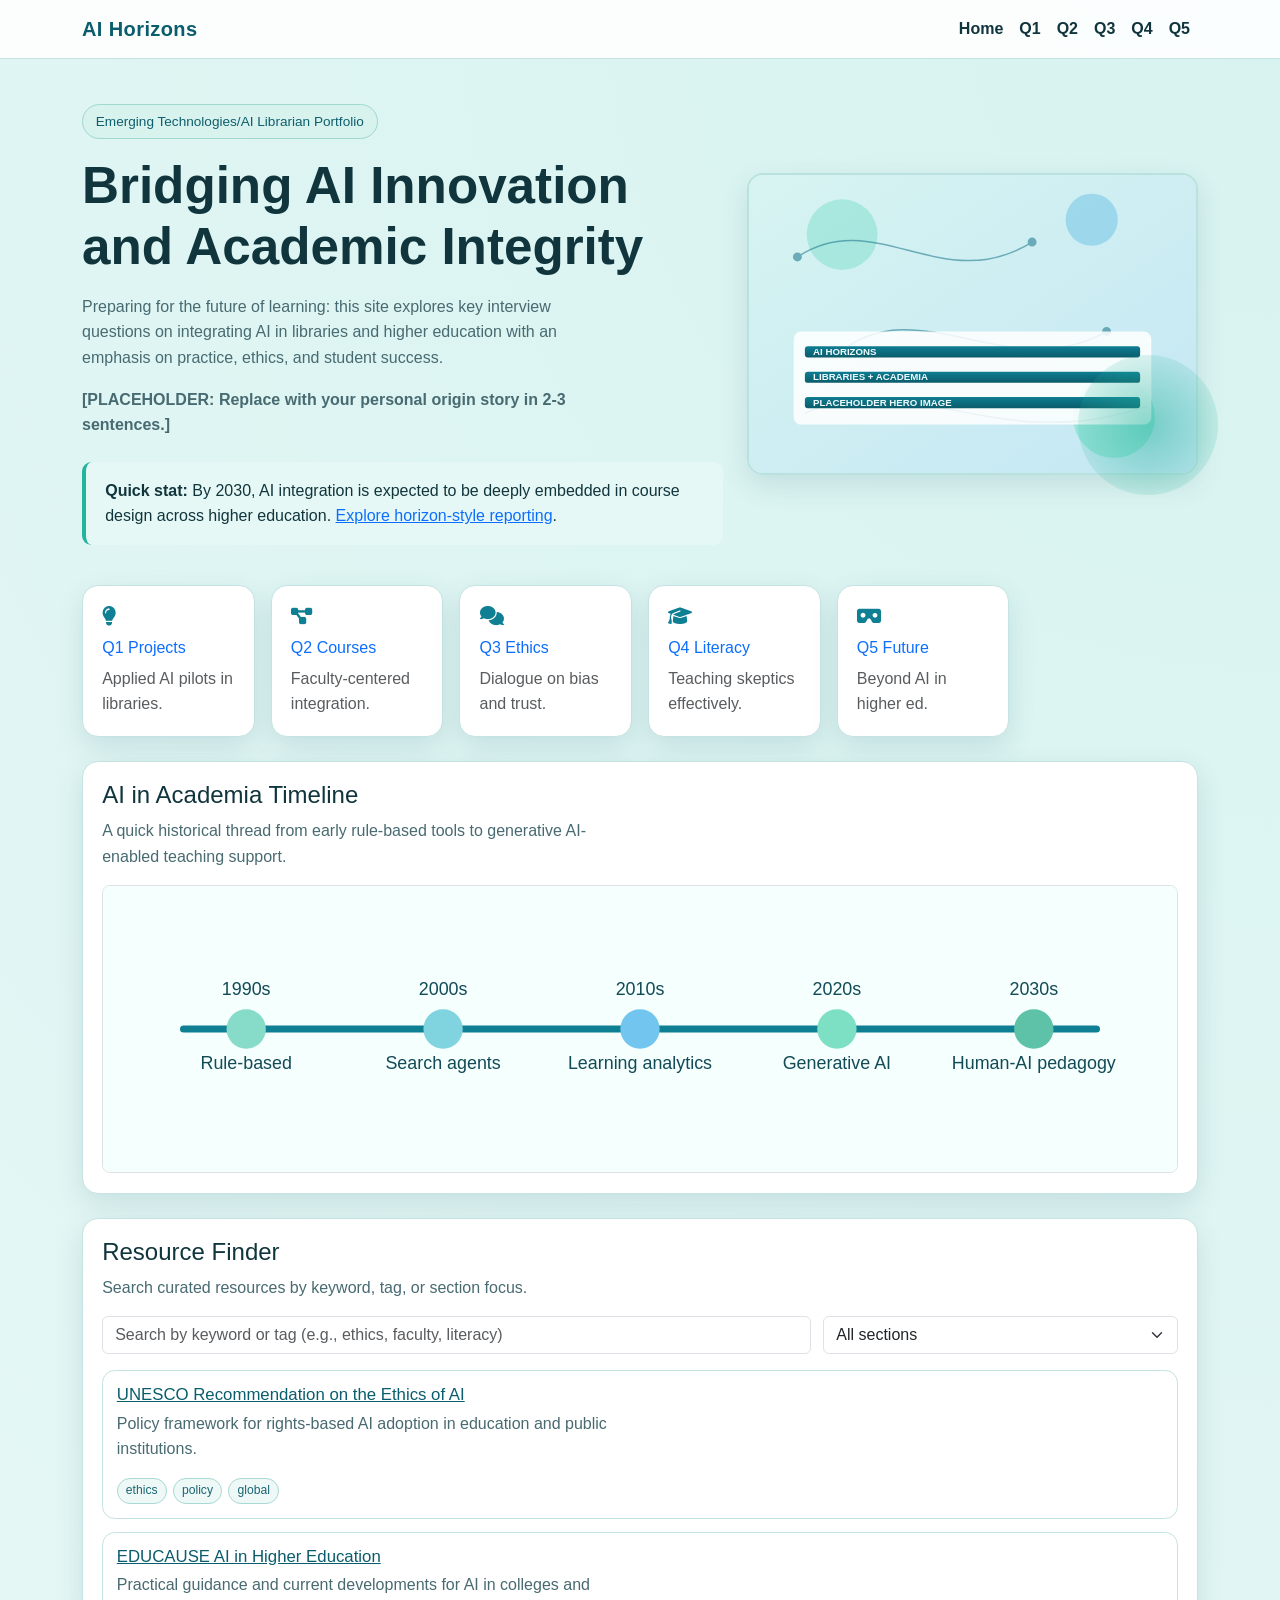
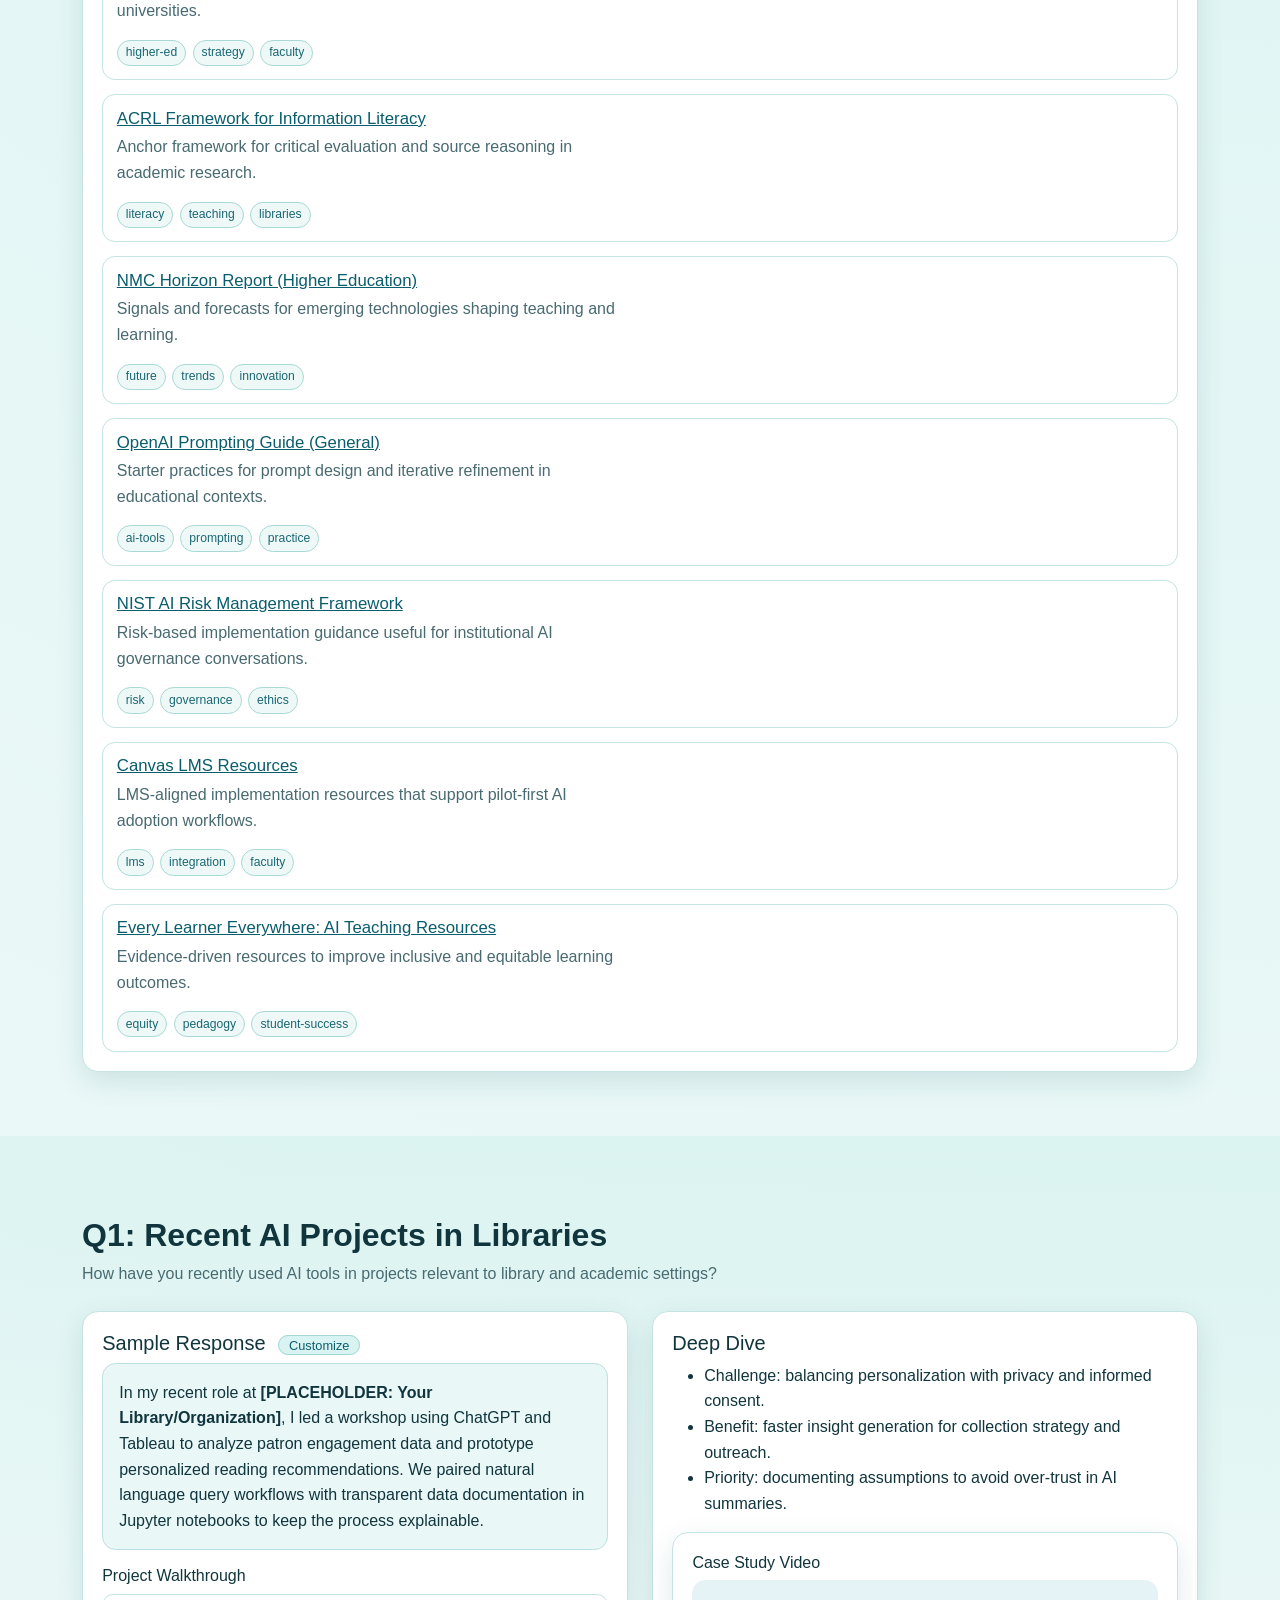
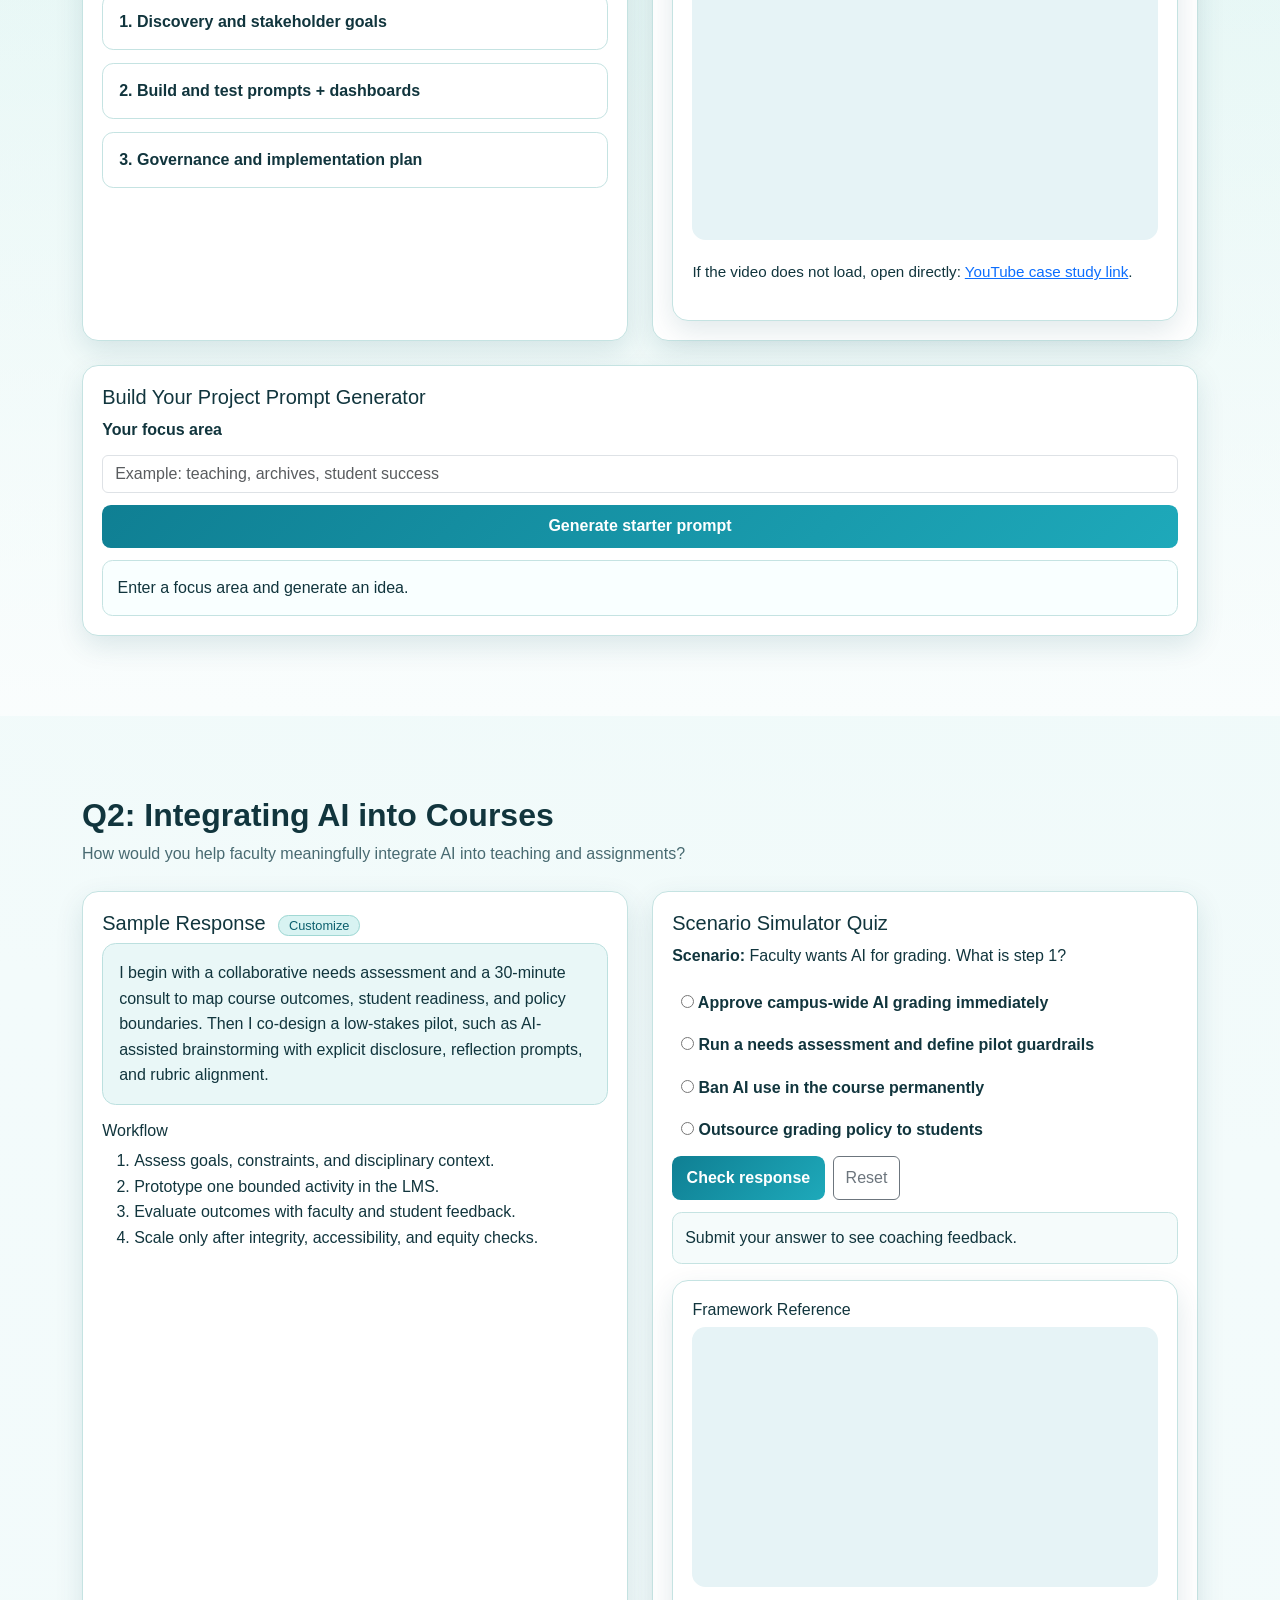
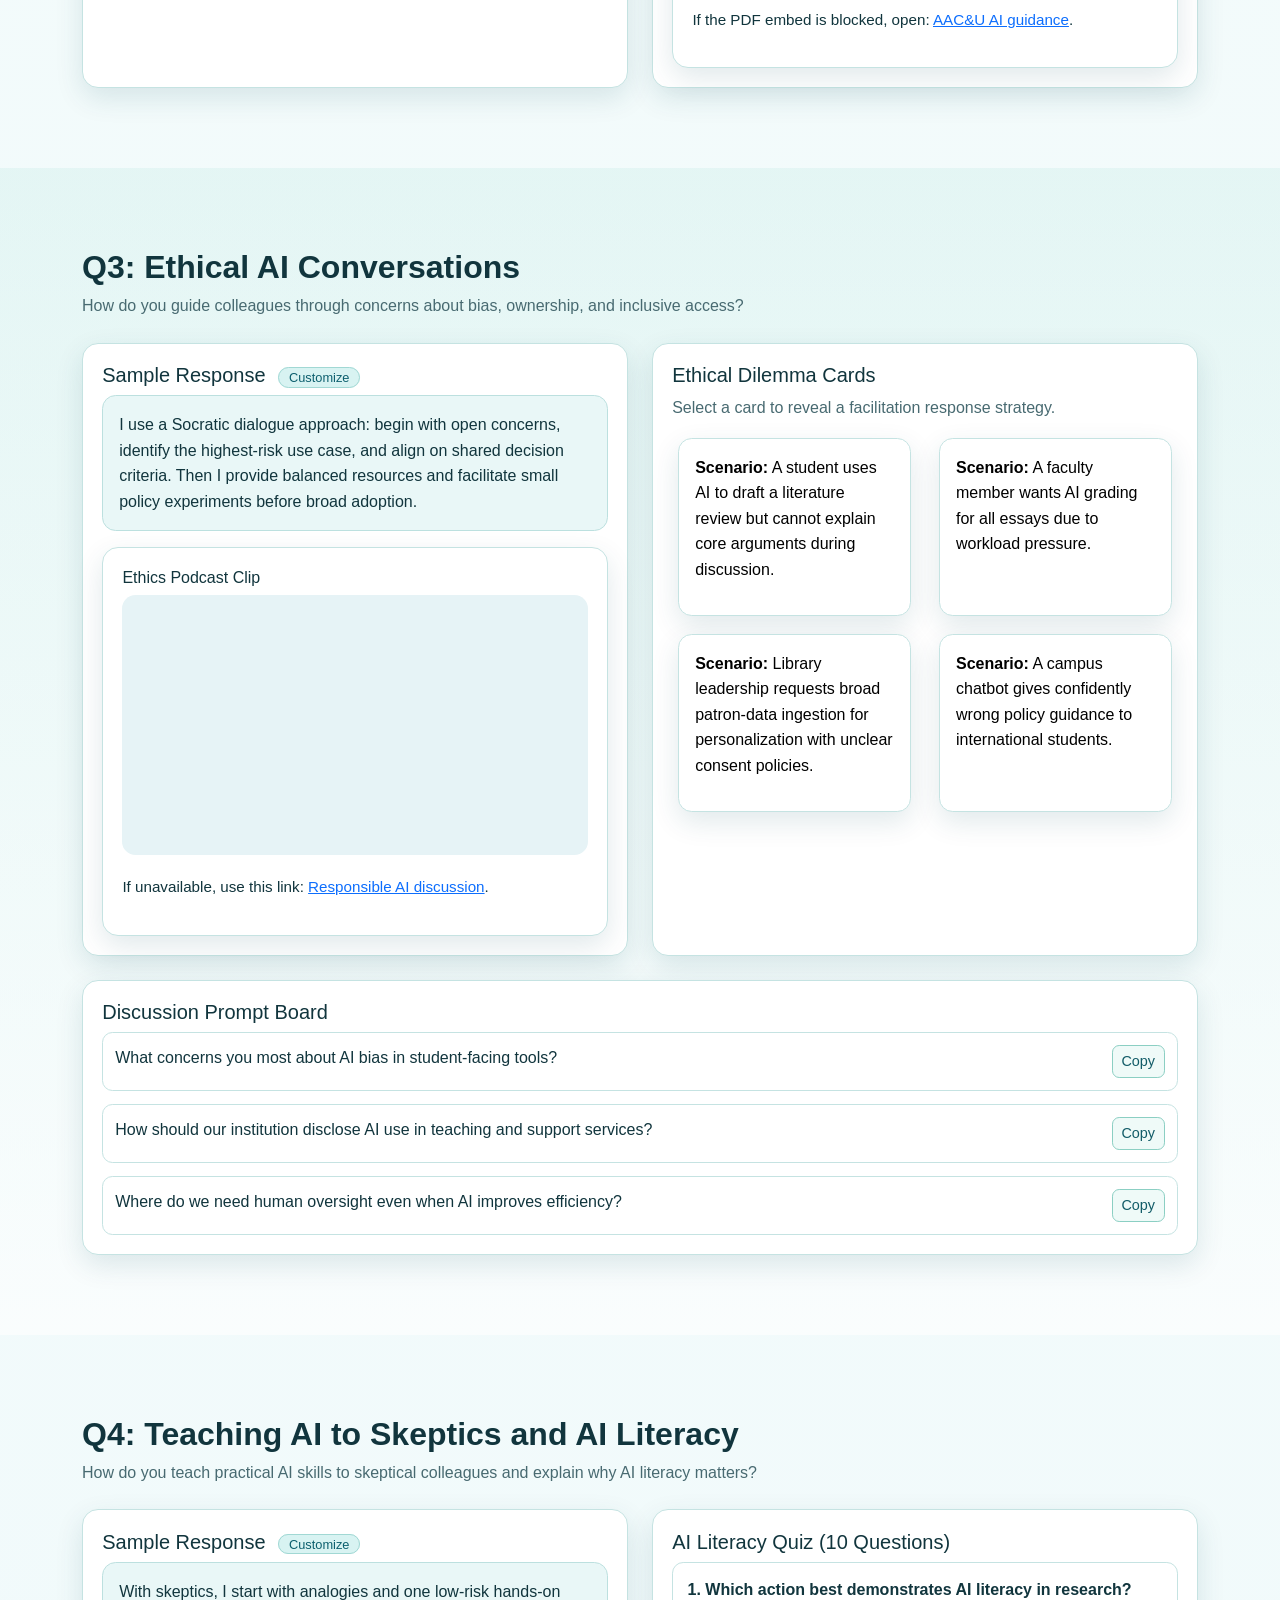
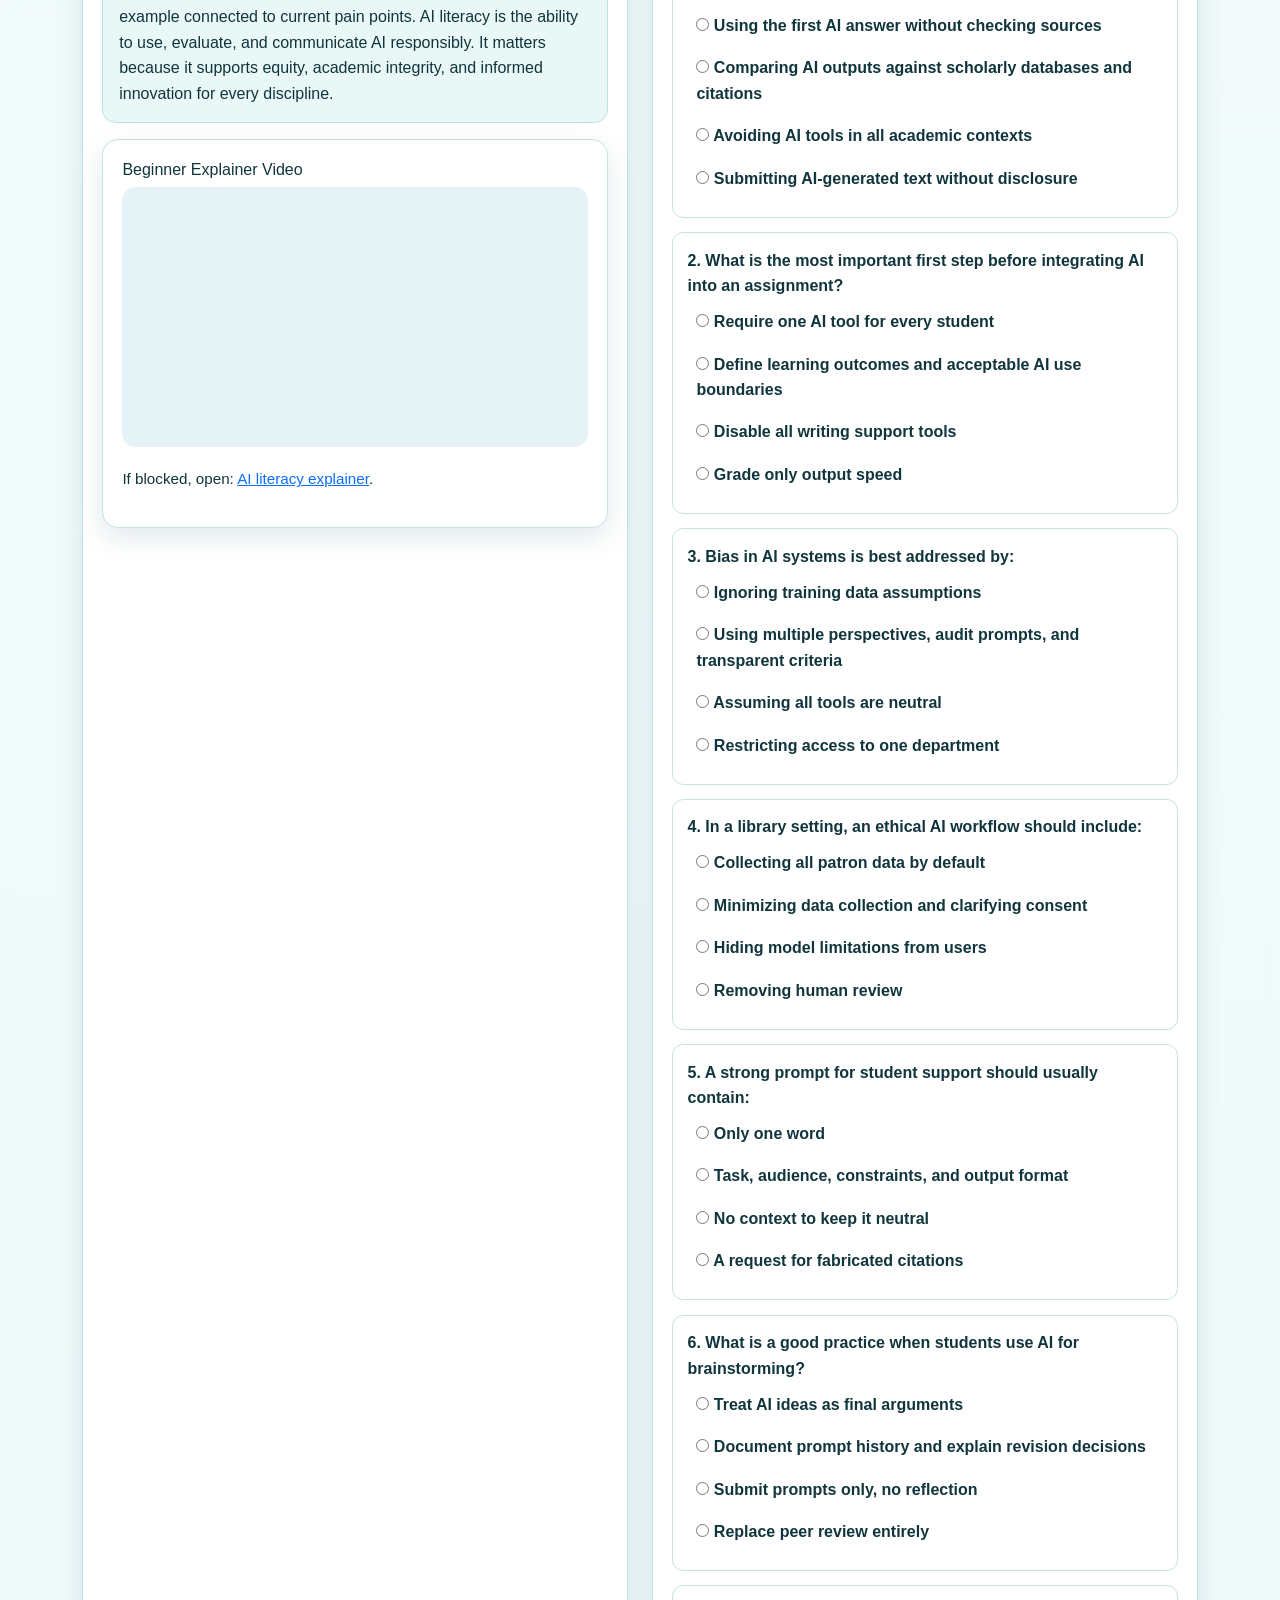
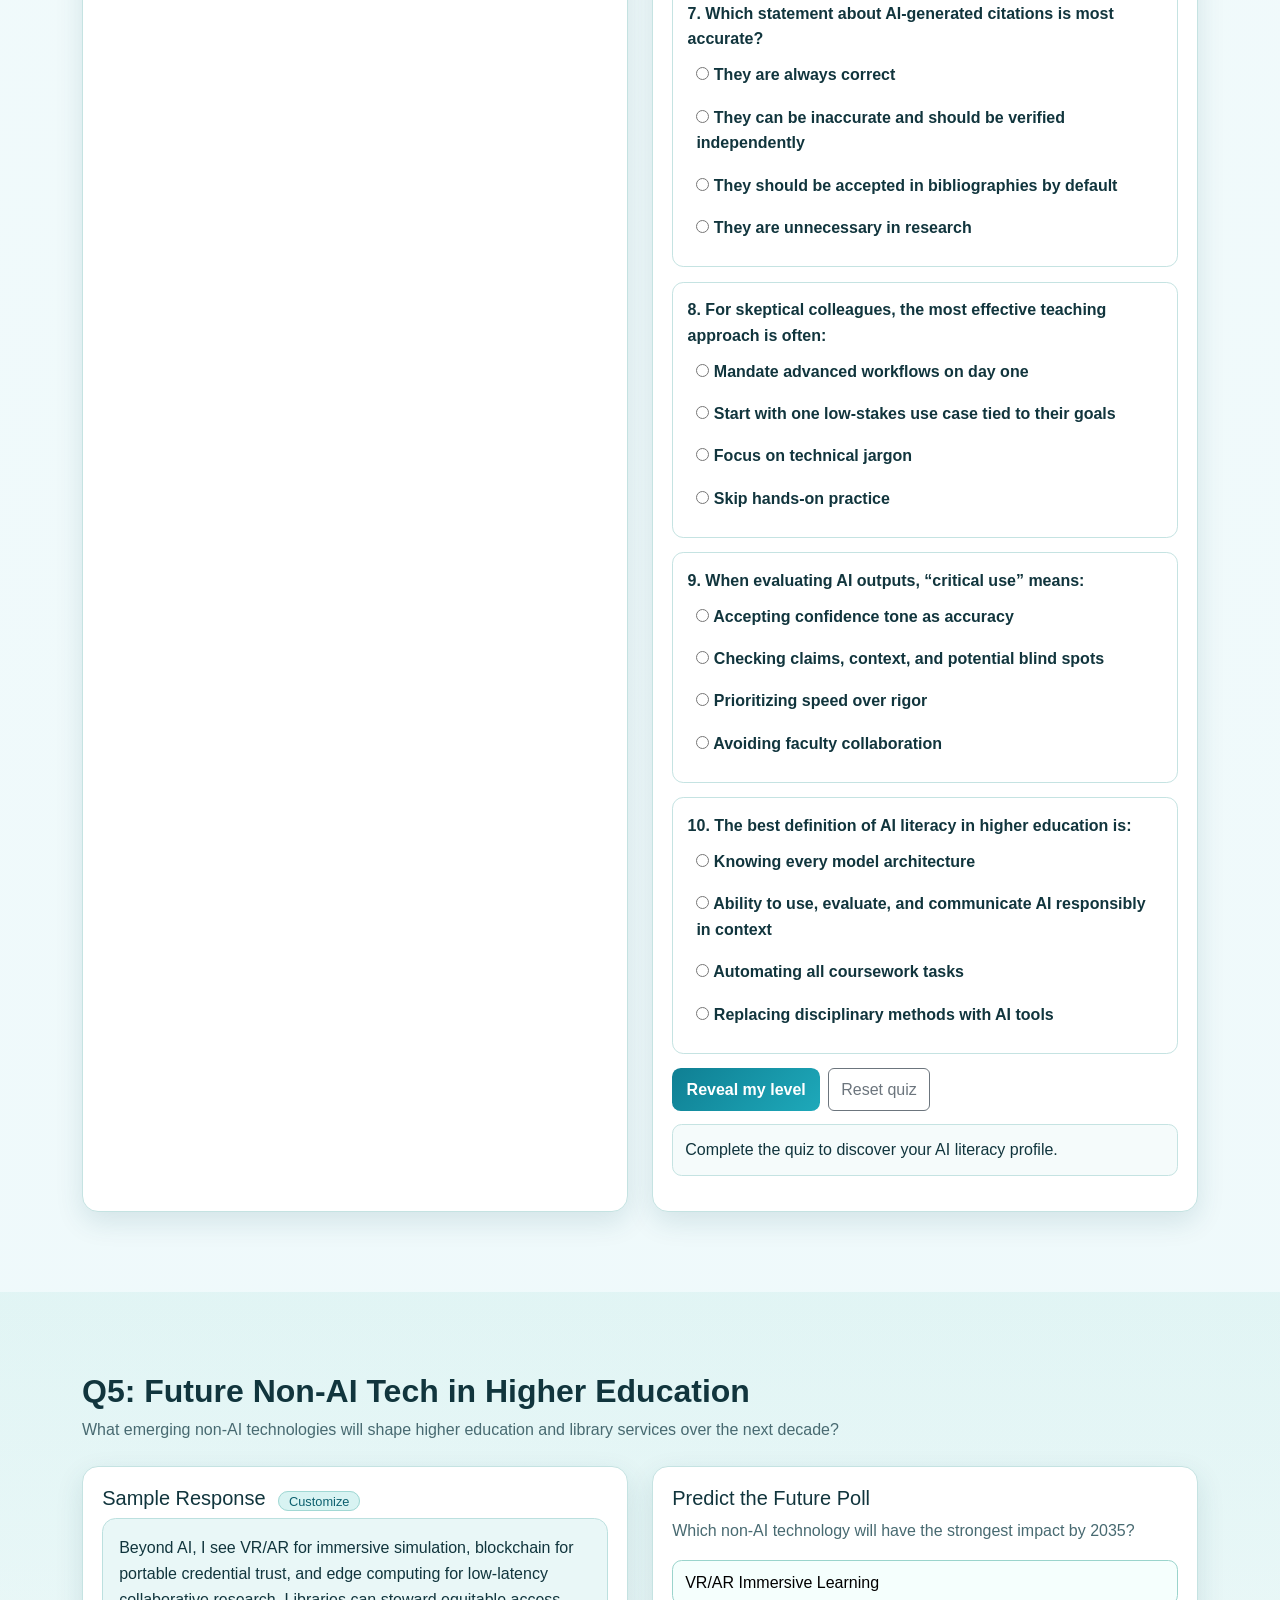
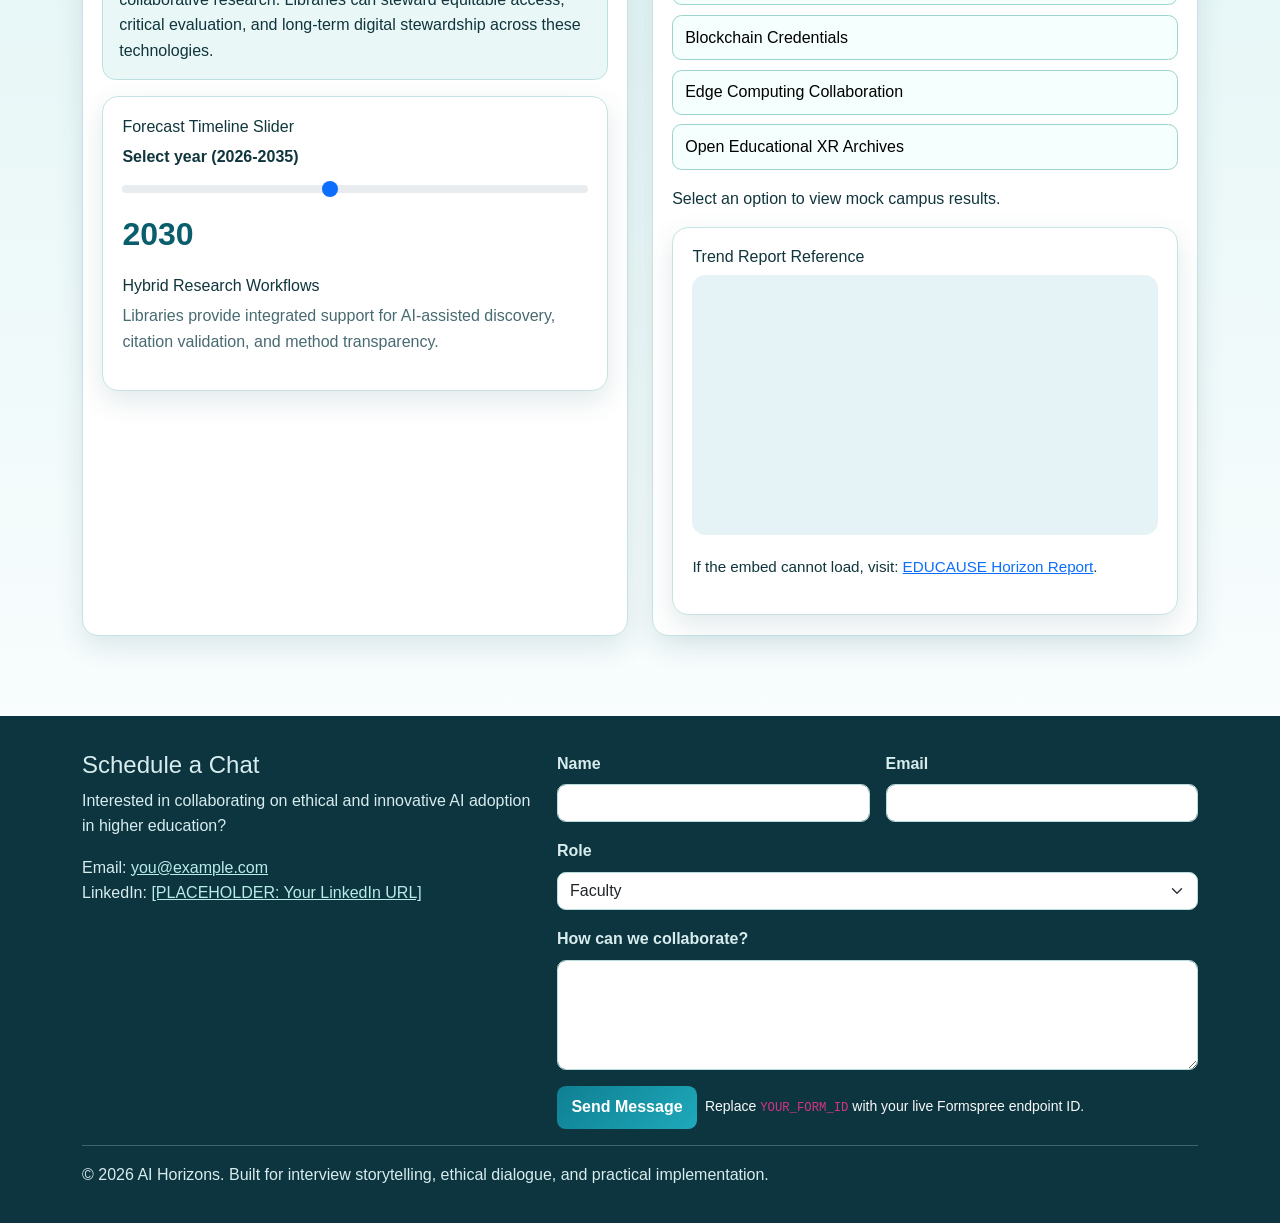
==== index.html @ 90464047 "Initial AI Horizons site" ====
<!doctype html>
<html lang="en">
  <head>
    <meta charset="utf-8">
    <meta name="viewport" content="width=device-width, initial-scale=1">
    <title>AI Horizons | Empowering Libraries & Academia</title>
    <meta name="description" content="AI Horizons is a portfolio and thought leadership site focused on ethical AI, AI literacy, and innovation in libraries and higher education.">
    <meta name="keywords" content="AI in higher education, AI librarian, academic libraries, AI literacy, educational technology, AI ethics">
    <meta name="author" content="Robert Laws">
    <meta property="og:title" content="AI Horizons: Empowering Libraries & Academia">
    <meta property="og:description" content="Interview-ready portfolio showcasing practical AI projects, pedagogy, ethics, and future technology in higher education.">
    <meta property="og:type" content="website">
    <meta property="og:image" content="assets/img/hero-placeholder.svg">
    <meta property="og:url" content="https://robert-laws.github.io/ai-horizons/">
    <meta name="twitter:card" content="summary_large_image">
    <meta name="twitter:title" content="AI Horizons: Empowering Libraries & Academia">
    <meta name="twitter:description" content="Insights from an aspiring Emerging Technologies/AI Librarian.">
    <meta name="twitter:image" content="assets/img/hero-placeholder.svg">
    <link rel="preconnect" href="https://cdn.jsdelivr.net">
    <link rel="preconnect" href="https://cdnjs.cloudflare.com">
    <link rel="stylesheet" href="https://cdn.jsdelivr.net/npm/bootstrap@5.3.3/dist/css/bootstrap.min.css" integrity="sha384-QWTKZyjpPEjISv5WaRU9OFeRpok6YctnYmDr5pNlyT2bRjXh0JMhjY6hW+ALEwIH" crossorigin="anonymous">
    <link rel="stylesheet" href="https://cdnjs.cloudflare.com/ajax/libs/font-awesome/6.5.2/css/all.min.css" crossorigin="anonymous" referrerpolicy="no-referrer">
    <link rel="stylesheet" href="assets/css/styles.css">
  </head>
  <body>
    <a class="skip-link" href="#main-content">Skip to main content</a>

    <header>
      <nav class="navbar navbar-expand-lg fixed-top" aria-label="Primary navigation">
        <div class="container">
          <a class="navbar-brand" href="#home">AI Horizons</a>
          <button class="navbar-toggler" type="button" data-bs-toggle="collapse" data-bs-target="#siteNav" aria-controls="siteNav" aria-expanded="false" aria-label="Toggle navigation">
            <span class="navbar-toggler-icon"></span>
          </button>
          <div class="collapse navbar-collapse" id="siteNav">
            <ul class="navbar-nav ms-auto">
              <li class="nav-item"><a class="nav-link" href="#home">Home</a></li>
              <li class="nav-item"><a class="nav-link" href="#q1-projects">Q1</a></li>
              <li class="nav-item"><a class="nav-link" href="#q2-integration">Q2</a></li>
              <li class="nav-item"><a class="nav-link" href="#q3-ethics">Q3</a></li>
              <li class="nav-item"><a class="nav-link" href="#q4-literacy">Q4</a></li>
              <li class="nav-item"><a class="nav-link" href="#q5-future">Q5</a></li>
            </ul>
          </div>
        </div>
      </nav>
    </header>

    <main id="main-content">
      <section id="home" class="section hero" aria-labelledby="home-title">
        <div class="container">
          <div class="row align-items-center g-4">
            <div class="col-lg-7" data-reveal>
              <span class="hero-badge">Emerging Technologies/AI Librarian Portfolio</span>
              <h1 id="home-title">Bridging AI Innovation and Academic Integrity</h1>
              <p>
                Preparing for the future of learning: this site explores key interview questions on integrating AI in libraries and higher education with an emphasis on practice, ethics, and student success.
              </p>
              <p class="muted">
                <strong>[PLACEHOLDER: Replace with your personal origin story in 2-3 sentences.]</strong>
              </p>
              <div class="stat-callout" role="note" aria-label="Higher education AI projection">
                <strong>Quick stat:</strong> By 2030, AI integration is expected to be deeply embedded in course design across higher education.
                <a href="https://www.educause.edu/horizon-report" target="_blank" rel="noopener noreferrer">Explore horizon-style reporting</a>.
              </div>
            </div>
            <div class="col-lg-5" data-reveal>
              <div class="hero-image-wrap">
                <img src="assets/img/hero-placeholder.svg" class="hero-image" alt="Abstract AI neural pathways blending into library bookshelves illustration placeholder">
                <span class="hero-glow" aria-hidden="true"></span>
              </div>
            </div>
          </div>

          <div class="row mt-4 g-3" data-reveal>
            <div class="col-md-4 col-xl-2">
              <a class="card-tile text-decoration-none d-block" href="#q1-projects">
                <i class="fa-solid fa-lightbulb"></i>
                <h3 class="h6">Q1 Projects</h3>
                <p class="mb-0 text-muted">Applied AI pilots in libraries.</p>
              </a>
            </div>
            <div class="col-md-4 col-xl-2">
              <a class="card-tile text-decoration-none d-block" href="#q2-integration">
                <i class="fa-solid fa-diagram-project"></i>
                <h3 class="h6">Q2 Courses</h3>
                <p class="mb-0 text-muted">Faculty-centered integration.</p>
              </a>
            </div>
            <div class="col-md-4 col-xl-2">
              <a class="card-tile text-decoration-none d-block" href="#q3-ethics">
                <i class="fa-solid fa-comments"></i>
                <h3 class="h6">Q3 Ethics</h3>
                <p class="mb-0 text-muted">Dialogue on bias and trust.</p>
              </a>
            </div>
            <div class="col-md-4 col-xl-2">
              <a class="card-tile text-decoration-none d-block" href="#q4-literacy">
                <i class="fa-solid fa-graduation-cap"></i>
                <h3 class="h6">Q4 Literacy</h3>
                <p class="mb-0 text-muted">Teaching skeptics effectively.</p>
              </a>
            </div>
            <div class="col-md-4 col-xl-2">
              <a class="card-tile text-decoration-none d-block" href="#q5-future">
                <i class="fa-solid fa-vr-cardboard"></i>
                <h3 class="h6">Q5 Future</h3>
                <p class="mb-0 text-muted">Beyond AI in higher ed.</p>
              </a>
            </div>
          </div>

          <div class="timeline-panel mt-4" data-reveal>
            <h2 class="h4">AI in Academia Timeline</h2>
            <p class="muted">A quick historical thread from early rule-based tools to generative AI-enabled teaching support.</p>
            <img src="assets/img/timeline-placeholder.svg" class="img-fluid rounded-3 border" alt="Timeline placeholder from 1990s educational chatbots to 2020s generative AI in higher education">
          </div>

          <div class="resource-finder mt-4" data-reveal>
            <h2 class="h4">Resource Finder</h2>
            <p class="muted">Search curated resources by keyword, tag, or section focus.</p>
            <div class="resource-finder-controls">
              <label for="resource-search" class="visually-hidden">Search resources</label>
              <input id="resource-search" class="form-control" type="search" placeholder="Search by keyword or tag (e.g., ethics, faculty, literacy)">
              <label for="resource-section-filter" class="visually-hidden">Filter by section</label>
              <select id="resource-section-filter" class="form-select" aria-label="Filter resources by section">
                <option value="all">All sections</option>
                <option value="q1-projects">Q1 Projects</option>
                <option value="q2-integration">Q2 Integration</option>
                <option value="q3-ethics">Q3 Ethics</option>
                <option value="q4-literacy">Q4 Literacy</option>
                <option value="q5-future">Q5 Future</option>
              </select>
            </div>
            <div id="resource-results" aria-live="polite"></div>
          </div>
        </div>
      </section>

      <section id="q1-projects" class="section" aria-labelledby="q1-title">
        <div class="container">
          <div class="section-heading" data-reveal>
            <h2 id="q1-title">Q1: Recent AI Projects in Libraries</h2>
            <p class="muted">How have you recently used AI tools in projects relevant to library and academic settings?</p>
          </div>

          <div class="row g-4">
            <div class="col-lg-6" data-reveal>
              <article class="question-panel h-100">
                <h3 class="h5">Sample Response <span class="badge-inline">Customize</span></h3>
                <div class="sample-response">
                  In my recent role at <strong>[PLACEHOLDER: Your Library/Organization]</strong>, I led a workshop using ChatGPT and Tableau to analyze patron engagement data and prototype personalized reading recommendations. We paired natural language query workflows with transparent data documentation in Jupyter notebooks to keep the process explainable.
                </div>
                <div class="mt-3">
                  <h4 class="h6">Project Walkthrough</h4>
                  <div class="accordion-item-custom">
                    <button class="accordion-trigger" data-accordion-trigger aria-expanded="false" aria-controls="q1-panel-1">1. Discovery and stakeholder goals</button>
                    <div id="q1-panel-1" class="accordion-content" hidden>
                      Identified outcomes: improve recommendation relevance, reduce staff triage time, and preserve patron privacy.
                    </div>
                  </div>
                  <div class="accordion-item-custom">
                    <button class="accordion-trigger" data-accordion-trigger aria-expanded="false" aria-controls="q1-panel-2">2. Build and test prompts + dashboards</button>
                    <div id="q1-panel-2" class="accordion-content" hidden>
                      Used iterative prompt templates and Tableau dashboards to compare model-guided insights with manual analysis.
                    </div>
                  </div>
                  <div class="accordion-item-custom">
                    <button class="accordion-trigger" data-accordion-trigger aria-expanded="false" aria-controls="q1-panel-3">3. Governance and implementation plan</button>
                    <div id="q1-panel-3" class="accordion-content" hidden>
                      Added data minimization rules, audit prompts, and a human-review checkpoint before any service integration.
                    </div>
                  </div>
                </div>
              </article>
            </div>

            <div class="col-lg-6" data-reveal>
              <article class="deep-dive h-100">
                <h3 class="h5">Deep Dive</h3>
                <ul>
                  <li>Challenge: balancing personalization with privacy and informed consent.</li>
                  <li>Benefit: faster insight generation for collection strategy and outreach.</li>
                  <li>Priority: documenting assumptions to avoid over-trust in AI summaries.</li>
                </ul>
                <div class="embed-panel mt-3">
                  <h4 class="h6">Case Study Video</h4>
                  <iframe class="embed-frame" src="https://www.youtube.com/embed/5gXW1k7q5xA" title="AI pilots in library services" loading="lazy" allowfullscreen></iframe>
                  <p class="fallback-link">If the video does not load, open directly: <a href="https://www.youtube.com/watch?v=5gXW1k7q5xA" target="_blank" rel="noopener noreferrer">YouTube case study link</a>.</p>
                </div>
              </article>
            </div>
          </div>

          <div class="interactive-panel mt-4" data-reveal>
            <h3 class="h5">Build Your Project Prompt Generator</h3>
            <div class="prompt-generator">
              <label for="project-focus">Your focus area</label>
              <input id="project-focus" class="form-control" type="text" placeholder="Example: teaching, archives, student success">
              <button type="button" id="generate-project-prompt" class="btn-primary-custom">Generate starter prompt</button>
              <div id="project-prompt-output" class="prompt-box" aria-live="polite">Enter a focus area and generate an idea.</div>
            </div>
          </div>
        </div>
      </section>

      <section id="q2-integration" class="section" aria-labelledby="q2-title">
        <div class="container">
          <div class="section-heading" data-reveal>
            <h2 id="q2-title">Q2: Integrating AI into Courses</h2>
            <p class="muted">How would you help faculty meaningfully integrate AI into teaching and assignments?</p>
          </div>

          <div class="row g-4">
            <div class="col-lg-6" data-reveal>
              <article class="question-panel h-100">
                <h3 class="h5">Sample Response <span class="badge-inline">Customize</span></h3>
                <div class="sample-response">
                  I begin with a collaborative needs assessment and a 30-minute consult to map course outcomes, student readiness, and policy boundaries. Then I co-design a low-stakes pilot, such as AI-assisted brainstorming with explicit disclosure, reflection prompts, and rubric alignment.
                </div>
                <h4 class="h6 mt-3">Workflow</h4>
                <ol>
                  <li>Assess goals, constraints, and disciplinary context.</li>
                  <li>Prototype one bounded activity in the LMS.</li>
                  <li>Evaluate outcomes with faculty and student feedback.</li>
                  <li>Scale only after integrity, accessibility, and equity checks.</li>
                </ol>
              </article>
            </div>
            <div class="col-lg-6" data-reveal>
              <article class="interactive-panel h-100">
                <h3 class="h5">Scenario Simulator Quiz</h3>
                <form id="scenario-quiz-form" novalidate>
                  <p><strong>Scenario:</strong> Faculty wants AI for grading. What is step 1?</p>
                  <div id="scenario-choices"></div>
                  <div class="d-flex gap-2 mt-2">
                    <button class="btn-primary-custom" type="submit">Check response</button>
                    <button id="scenario-reset" class="btn btn-outline-secondary" type="button">Reset</button>
                  </div>
                  <p id="scenario-feedback" class="feedback" aria-live="polite">Submit your answer to see coaching feedback.</p>
                </form>
                <div class="embed-panel mt-3">
                  <h4 class="h6">Framework Reference</h4>
                  <iframe class="embed-frame" src="https://www.aacu.org/sites/default/files/files/AI/AI-Principles-and-Recommendations.pdf" title="Higher education AI framework PDF" loading="lazy"></iframe>
                  <p class="fallback-link">If the PDF embed is blocked, open: <a href="https://www.aacu.org/sites/default/files/files/AI/AI-Principles-and-Recommendations.pdf" target="_blank" rel="noopener noreferrer">AAC&amp;U AI guidance</a>.</p>
                </div>
              </article>
            </div>
          </div>
        </div>
      </section>

      <section id="q3-ethics" class="section" aria-labelledby="q3-title">
        <div class="container">
          <div class="section-heading" data-reveal>
            <h2 id="q3-title">Q3: Ethical AI Conversations</h2>
            <p class="muted">How do you guide colleagues through concerns about bias, ownership, and inclusive access?</p>
          </div>

          <div class="row g-4">
            <div class="col-lg-6" data-reveal>
              <article class="question-panel h-100">
                <h3 class="h5">Sample Response <span class="badge-inline">Customize</span></h3>
                <div class="sample-response">
                  I use a Socratic dialogue approach: begin with open concerns, identify the highest-risk use case, and align on shared decision criteria. Then I provide balanced resources and facilitate small policy experiments before broad adoption.
                </div>
                <div class="embed-panel mt-3">
                  <h4 class="h6">Ethics Podcast Clip</h4>
                  <iframe class="embed-frame" src="https://www.youtube.com/embed/TQHs8SA1qpk" title="Responsible AI in education podcast clip" loading="lazy" allowfullscreen></iframe>
                  <p class="fallback-link">If unavailable, use this link: <a href="https://www.youtube.com/watch?v=TQHs8SA1qpk" target="_blank" rel="noopener noreferrer">Responsible AI discussion</a>.</p>
                </div>
              </article>
            </div>

            <div class="col-lg-6" data-reveal>
              <article class="interactive-panel h-100">
                <h3 class="h5">Ethical Dilemma Cards</h3>
                <p class="muted">Select a card to reveal a facilitation response strategy.</p>
                <div id="dilemma-grid" class="flip-grid" aria-label="Ethical dilemma scenarios"></div>
              </article>
            </div>
          </div>

          <div class="interactive-panel mt-4" data-reveal>
            <h3 class="h5">Discussion Prompt Board</h3>
            <div class="prompt-board">
              <div class="prompt-item">
                <p class="mb-0">What concerns you most about AI bias in student-facing tools?</p>
                <button class="copy-btn" type="button" data-copy-text="What concerns you most about AI bias in student-facing tools?">Copy</button>
              </div>
              <div class="prompt-item">
                <p class="mb-0">How should our institution disclose AI use in teaching and support services?</p>
                <button class="copy-btn" type="button" data-copy-text="How should our institution disclose AI use in teaching and support services?">Copy</button>
              </div>
              <div class="prompt-item">
                <p class="mb-0">Where do we need human oversight even when AI improves efficiency?</p>
                <button class="copy-btn" type="button" data-copy-text="Where do we need human oversight even when AI improves efficiency?">Copy</button>
              </div>
            </div>
          </div>
        </div>
      </section>

      <section id="q4-literacy" class="section" aria-labelledby="q4-title">
        <div class="container">
          <div class="section-heading" data-reveal>
            <h2 id="q4-title">Q4: Teaching AI to Skeptics and AI Literacy</h2>
            <p class="muted">How do you teach practical AI skills to skeptical colleagues and explain why AI literacy matters?</p>
          </div>

          <div class="row g-4">
            <div class="col-lg-6" data-reveal>
              <article class="question-panel h-100">
                <h3 class="h5">Sample Response <span class="badge-inline">Customize</span></h3>
                <div class="sample-response">
                  With skeptics, I start with analogies and one low-risk hands-on example connected to current pain points. AI literacy is the ability to use, evaluate, and communicate AI responsibly. It matters because it supports equity, academic integrity, and informed innovation for every discipline.
                </div>
                <div class="embed-panel mt-3">
                  <h4 class="h6">Beginner Explainer Video</h4>
                  <iframe class="embed-frame" src="https://www.youtube.com/embed/2ePf9rue1Ao" title="AI literacy basics for educators" loading="lazy" allowfullscreen></iframe>
                  <p class="fallback-link">If blocked, open: <a href="https://www.youtube.com/watch?v=2ePf9rue1Ao" target="_blank" rel="noopener noreferrer">AI literacy explainer</a>.</p>
                </div>
              </article>
            </div>

            <div class="col-lg-6" data-reveal>
              <article class="interactive-panel h-100">
                <h3 class="h5">AI Literacy Quiz (10 Questions)</h3>
                <form id="literacy-quiz-form" novalidate>
                  <div id="literacy-questions"></div>
                  <div class="d-flex gap-2">
                    <button class="btn-primary-custom" type="submit">Reveal my level</button>
                    <button id="literacy-reset" class="btn btn-outline-secondary" type="button">Reset quiz</button>
                  </div>
                  <p id="literacy-result" class="feedback" aria-live="polite">Complete the quiz to discover your AI literacy profile.</p>
                </form>
              </article>
            </div>
          </div>
        </div>
      </section>

      <section id="q5-future" class="section" aria-labelledby="q5-title">
        <div class="container">
          <div class="section-heading" data-reveal>
            <h2 id="q5-title">Q5: Future Non-AI Tech in Higher Education</h2>
            <p class="muted">What emerging non-AI technologies will shape higher education and library services over the next decade?</p>
          </div>

          <div class="row g-4">
            <div class="col-lg-6" data-reveal>
              <article class="question-panel h-100">
                <h3 class="h5">Sample Response <span class="badge-inline">Customize</span></h3>
                <div class="sample-response">
                  Beyond AI, I see VR/AR for immersive simulation, blockchain for portable credential trust, and edge computing for low-latency collaborative research. Libraries can steward equitable access, critical evaluation, and long-term digital stewardship across these technologies.
                </div>

                <div class="timeline-panel mt-3">
                  <h4 class="h6">Forecast Timeline Slider</h4>
                  <label for="forecast-slider" class="form-label">Select year (2026-2035)</label>
                  <input id="forecast-slider" class="form-range" type="range" min="2026" max="2035" value="2030" step="1" aria-describedby="forecast-detail">
                  <p class="forecast-year" id="forecast-year">2030</p>
                  <p class="h6" id="forecast-title"></p>
                  <p id="forecast-detail" class="muted"></p>
                </div>
              </article>
            </div>

            <div class="col-lg-6" data-reveal>
              <article class="poll-panel h-100">
                <h3 class="h5">Predict the Future Poll</h3>
                <p class="muted">Which non-AI technology will have the strongest impact by 2035?</p>
                <div id="poll-options" class="poll-options" role="group" aria-label="Future technology poll options"></div>
                <div id="poll-result" class="mt-3" aria-live="polite">
                  <p>Select an option to view mock campus results.</p>
                </div>

                <div class="embed-panel mt-3">
                  <h4 class="h6">Trend Report Reference</h4>
                  <iframe class="embed-frame" src="https://library.educause.edu/resources/2024/5/2024-educause-horizon-report-teaching-and-learning-edition" title="EDUCAUSE horizon report page" loading="lazy"></iframe>
                  <p class="fallback-link">If the embed cannot load, visit: <a href="https://library.educause.edu/resources/2024/5/2024-educause-horizon-report-teaching-and-learning-edition" target="_blank" rel="noopener noreferrer">EDUCAUSE Horizon Report</a>.</p>
                </div>
              </article>
            </div>
          </div>
        </div>
      </section>
    </main>

    <footer id="contact" aria-labelledby="contact-title">
      <div class="container">
        <div class="row g-4">
          <div class="col-lg-5">
            <h2 id="contact-title" class="h4">Schedule a Chat</h2>
            <p>
              Interested in collaborating on ethical and innovative AI adoption in higher education?
            </p>
            <p>
              Email: <a href="mailto:you@example.com">you@example.com</a><br>
              LinkedIn: <a href="https://www.linkedin.com/in/your-profile" target="_blank" rel="noopener noreferrer">[PLACEHOLDER: Your LinkedIn URL]</a>
            </p>
          </div>
          <div class="col-lg-7">
            <form class="cta-form" action="https://formspree.io/f/YOUR_FORM_ID" method="POST" aria-label="Schedule a chat form">
              <div class="row g-3">
                <div class="col-md-6">
                  <label for="contact-name" class="form-label">Name</label>
                  <input id="contact-name" name="name" class="form-control" type="text" required>
                </div>
                <div class="col-md-6">
                  <label for="contact-email" class="form-label">Email</label>
                  <input id="contact-email" name="email" class="form-control" type="email" required>
                </div>
                <div class="col-12">
                  <label for="contact-role" class="form-label">Role</label>
                  <select id="contact-role" name="role" class="form-select">
                    <option value="faculty">Faculty</option>
                    <option value="administrator">Administrator</option>
                    <option value="librarian">Librarian</option>
                    <option value="student">Student</option>
                    <option value="other">Other</option>
                  </select>
                </div>
                <div class="col-12">
                  <label for="contact-message" class="form-label">How can we collaborate?</label>
                  <textarea id="contact-message" name="message" class="form-control" rows="4" required></textarea>
                </div>
                <div class="col-12 d-flex gap-2 align-items-center">
                  <button type="submit">Send Message</button>
                  <small class="text-light">Replace <code>YOUR_FORM_ID</code> with your live Formspree endpoint ID.</small>
                </div>
              </div>
            </form>
          </div>
        </div>
        <hr>
        <p class="mb-0">&copy; <span id="current-year"></span> AI Horizons. Built for interview storytelling, ethical dialogue, and practical implementation.</p>
      </div>
    </footer>

    <script src="https://cdn.jsdelivr.net/npm/bootstrap@5.3.3/dist/js/bootstrap.bundle.min.js" integrity="sha384-YvpcrYf0tY3lHB60NNkmXc5s9fDVZLESaAA55NDzOxhy9GkcIdslK1eN7N6jIeHz" crossorigin="anonymous" defer></script>
    <script src="assets/js/data.js" defer></script>
    <script src="assets/js/components.js" defer></script>
    <script src="assets/js/main.js" defer></script>
  </body>
</html>
---- assets/css/styles.css ----
:root {
  --bg: #f3fbfb;
  --surface: #ffffff;
  --surface-alt: #e9f7f7;
  --text: #11353d;
  --muted: #486a71;
  --primary: #0f7f93;
  --primary-dark: #0a5d6c;
  --accent: #24b39b;
  --border: #c5e3e2;
  --success: #116c4f;
  --warning: #915f00;
  --shadow: 0 10px 28px rgba(9, 76, 89, 0.12);
}

* {
  box-sizing: border-box;
}

html {
  scroll-behavior: smooth;
}

body {
  margin: 0;
  font-family: "Segoe UI", "Trebuchet MS", sans-serif;
  background: radial-gradient(circle at top right, #d7f3f0 0, var(--bg) 40%, #eef9fb 100%);
  color: var(--text);
  line-height: 1.6;
}

.skip-link {
  position: absolute;
  top: -100px;
  left: 0;
  background: var(--primary-dark);
  color: #fff;
  padding: 0.75rem 1rem;
  z-index: 9999;
}

.skip-link:focus {
  top: 0;
}

.navbar {
  background: rgba(255, 255, 255, 0.9);
  backdrop-filter: blur(6px);
  border-bottom: 1px solid var(--border);
}

.navbar-brand {
  font-weight: 700;
  letter-spacing: 0.02em;
  color: var(--primary-dark) !important;
}

.nav-link {
  color: var(--text) !important;
  font-weight: 600;
}

.nav-link:hover,
.nav-link:focus {
  color: var(--primary) !important;
}

main {
  overflow: hidden;
}

.section {
  padding: 5rem 0;
  position: relative;
}

.section:nth-child(even) {
  background: linear-gradient(180deg, rgba(36, 179, 155, 0.07), rgba(255, 255, 255, 0.6));
}

.section-heading {
  margin-bottom: 1.5rem;
}

.section-heading h2 {
  margin-bottom: 0.4rem;
  font-weight: 800;
}

.hero {
  padding-top: 6.5rem;
  padding-bottom: 4rem;
}

.hero-badge {
  display: inline-block;
  background: #d8f2ee;
  color: #0e5f6d;
  border: 1px solid #9ed8cf;
  border-radius: 100px;
  padding: 0.35rem 0.8rem;
  font-size: 0.85rem;
  margin-bottom: 1rem;
}

.hero h1 {
  font-size: clamp(2rem, 4vw, 3.2rem);
  font-weight: 900;
  line-height: 1.2;
  margin-bottom: 1rem;
}

.hero p {
  color: var(--muted);
  max-width: 56ch;
}

.hero-image-wrap {
  position: relative;
}

.hero-image {
  width: 100%;
  border-radius: 1rem;
  border: 2px solid #b9e2de;
  box-shadow: var(--shadow);
}

.hero-glow {
  position: absolute;
  inset: auto -20px -20px auto;
  width: 140px;
  height: 140px;
  border-radius: 50%;
  background: radial-gradient(circle, rgba(36, 179, 155, 0.5), rgba(36, 179, 155, 0));
  pointer-events: none;
}

.stat-callout {
  border-left: 4px solid var(--accent);
  padding: 1rem 1rem 1rem 1.2rem;
  background: #e6f8f5;
  border-radius: 0.6rem;
  margin-top: 1.5rem;
}

.card-tile {
  background: var(--surface);
  border: 1px solid var(--border);
  border-radius: 1rem;
  padding: 1.2rem;
  height: 100%;
  box-shadow: var(--shadow);
}

.card-tile i {
  font-size: 1.2rem;
  color: var(--primary);
  margin-bottom: 0.75rem;
}

.question-panel,
.deep-dive,
.interactive-panel,
.embed-panel,
.timeline-panel,
.poll-panel,
.resource-finder {
  background: var(--surface);
  border: 1px solid var(--border);
  border-radius: 1rem;
  box-shadow: var(--shadow);
  padding: 1.2rem;
}

.sample-response {
  background: var(--surface-alt);
  border: 1px solid #bce0df;
  border-radius: 0.85rem;
  padding: 1rem;
}

.badge-inline {
  background: #d8f3f2;
  color: #0c5f6e;
  border: 1px solid #a1d8d4;
  border-radius: 999px;
  padding: 0.1rem 0.6rem;
  font-size: 0.8rem;
  margin-left: 0.45rem;
}

.accordion-item-custom {
  border: 1px solid var(--border);
  border-radius: 0.7rem;
  margin-bottom: 0.8rem;
  background: #fff;
}

.accordion-trigger {
  width: 100%;
  border: 0;
  border-radius: 0.7rem;
  background: transparent;
  padding: 0.9rem 1rem;
  text-align: left;
  color: var(--text);
  font-weight: 700;
}

.accordion-trigger:hover,
.accordion-trigger:focus-visible {
  background: #ecf8f8;
}

.accordion-content {
  padding: 0 1rem 1rem;
  color: var(--muted);
}

.embed-frame {
  width: 100%;
  min-height: 260px;
  border: 0;
  border-radius: 0.85rem;
  background: #e6f3f6;
}

.fallback-link {
  margin-top: 0.8rem;
  font-size: 0.95rem;
}

.prompt-generator {
  display: grid;
  gap: 0.75rem;
}

.prompt-box {
  border: 1px solid var(--border);
  border-radius: 0.65rem;
  background: #f9ffff;
  padding: 0.9rem;
}

label,
legend {
  font-weight: 600;
}

.quiz-choice {
  display: block;
  margin: 0.35rem 0;
  padding: 0.35rem 0.55rem;
  border-radius: 0.5rem;
}

.quiz-choice:focus-within {
  outline: 3px solid rgba(36, 179, 155, 0.3);
}

.feedback {
  margin-top: 0.8rem;
  padding: 0.75rem;
  border: 1px solid var(--border);
  border-radius: 0.6rem;
  background: #f5fbfb;
}

.feedback.success {
  border-color: #7fd6bc;
  background: #e7faf3;
  color: var(--success);
}

.feedback.warning {
  border-color: #f0cf8d;
  background: #fff7e8;
  color: var(--warning);
}

.question-block {
  border: 1px solid var(--border);
  border-radius: 0.7rem;
  padding: 0.9rem;
  margin-bottom: 0.9rem;
}

.question-block legend {
  margin-bottom: 0.3rem;
  font-size: 1rem;
}

.muted {
  color: var(--muted);
}

.flip-grid {
  display: grid;
  gap: 1rem;
  grid-template-columns: repeat(auto-fit, minmax(220px, 1fr));
}

.flip-card {
  min-height: 180px;
  border: 0;
  background: transparent;
  perspective: 1200px;
  text-align: left;
}

.flip-inner {
  position: relative;
  display: block;
  width: 100%;
  height: 100%;
  transform-style: preserve-3d;
  transition: transform 0.55s;
}

.flip-card.is-flipped .flip-inner {
  transform: rotateY(180deg);
}

.flip-front,
.flip-back {
  position: absolute;
  inset: 0;
  border: 1px solid var(--border);
  border-radius: 0.85rem;
  box-shadow: var(--shadow);
  background: #fff;
  padding: 1rem;
  backface-visibility: hidden;
}

.flip-back {
  transform: rotateY(180deg);
  background: #e7faf7;
}

.prompt-board {
  display: grid;
  gap: 0.8rem;
}

.prompt-item {
  display: flex;
  justify-content: space-between;
  gap: 0.6rem;
  align-items: flex-start;
  border: 1px solid var(--border);
  border-radius: 0.65rem;
  background: #fff;
  padding: 0.75rem;
}

.copy-btn {
  border: 1px solid #8bcfc3;
  background: #effaf8;
  color: #125c68;
  border-radius: 0.45rem;
  padding: 0.25rem 0.55rem;
  font-size: 0.9rem;
}

.copy-btn:hover,
.copy-btn:focus-visible {
  background: #d7f5ef;
}

.resource-finder-controls {
  display: grid;
  gap: 0.75rem;
  grid-template-columns: 1fr;
  margin-bottom: 1rem;
}

@media (min-width: 768px) {
  .resource-finder-controls {
    grid-template-columns: 2fr 1fr;
  }
}

.resource-grid {
  display: grid;
  gap: 0.85rem;
}

.resource-card {
  border: 1px solid var(--border);
  border-radius: 0.8rem;
  padding: 0.85rem;
  background: #fff;
}

.resource-card h3 {
  margin: 0 0 0.35rem;
  font-size: 1.05rem;
}

.resource-card a {
  color: var(--primary-dark);
}

.chip-row {
  display: flex;
  flex-wrap: wrap;
  gap: 0.4rem;
  margin-top: 0.45rem;
}

.chip {
  font-size: 0.76rem;
  border-radius: 999px;
  padding: 0.15rem 0.5rem;
  border: 1px solid #a8d9d4;
  background: #eef9f7;
  color: #1a6674;
}

.empty-state {
  margin: 0;
  padding: 0.85rem;
  border-radius: 0.7rem;
  background: #fbfffe;
  border: 1px dashed #b7deda;
  color: var(--muted);
}

.timeline-panel h3 {
  margin-top: 0;
}

.forecast-year {
  font-size: 2rem;
  font-weight: 800;
  color: var(--primary-dark);
}

.poll-options {
  display: grid;
  gap: 0.6rem;
}

.poll-option {
  border: 1px solid #9ad4cc;
  border-radius: 0.6rem;
  padding: 0.55rem 0.75rem;
  background: #f5fffd;
  text-align: left;
}

.poll-option.selected,
.poll-option:hover,
.poll-option:focus-visible {
  background: #dbf7f1;
  border-color: #66bfb0;
}

.poll-row {
  margin-bottom: 0.5rem;
}

.poll-row-head {
  display: flex;
  justify-content: space-between;
  font-size: 0.9rem;
}

.poll-bar {
  background: #eaf4f4;
  border-radius: 999px;
  overflow: hidden;
  height: 0.7rem;
}

.poll-bar span {
  display: block;
  height: 100%;
  background: linear-gradient(90deg, var(--primary), var(--accent));
}

.cta-form input,
.cta-form textarea,
.cta-form select {
  border-radius: 0.55rem;
  border: 1px solid #b8dddb;
}

.cta-form button,
.btn-primary-custom {
  border: 0;
  border-radius: 0.55rem;
  padding: 0.55rem 0.9rem;
  background: linear-gradient(135deg, var(--primary), #1ea9ba);
  color: #fff;
  font-weight: 700;
}

.btn-primary-custom:hover,
.btn-primary-custom:focus-visible {
  background: linear-gradient(135deg, var(--primary-dark), var(--primary));
}

footer {
  background: #0d3540;
  color: #d7eced;
  padding: 2.2rem 0;
}

footer a {
  color: #b8ece9;
}

[data-reveal] {
  opacity: 0;
  transform: translateY(18px);
  transition: opacity 0.55s ease, transform 0.55s ease;
}

[data-reveal].revealed {
  opacity: 1;
  transform: translateY(0);
}

:focus-visible {
  outline: 3px solid rgba(36, 179, 155, 0.45);
  outline-offset: 2px;
}

@media (prefers-reduced-motion: reduce) {
  html {
    scroll-behavior: auto;
  }

  *,
  [data-reveal],
  .flip-inner {
    transition: none !important;
    animation: none !important;
  }
}
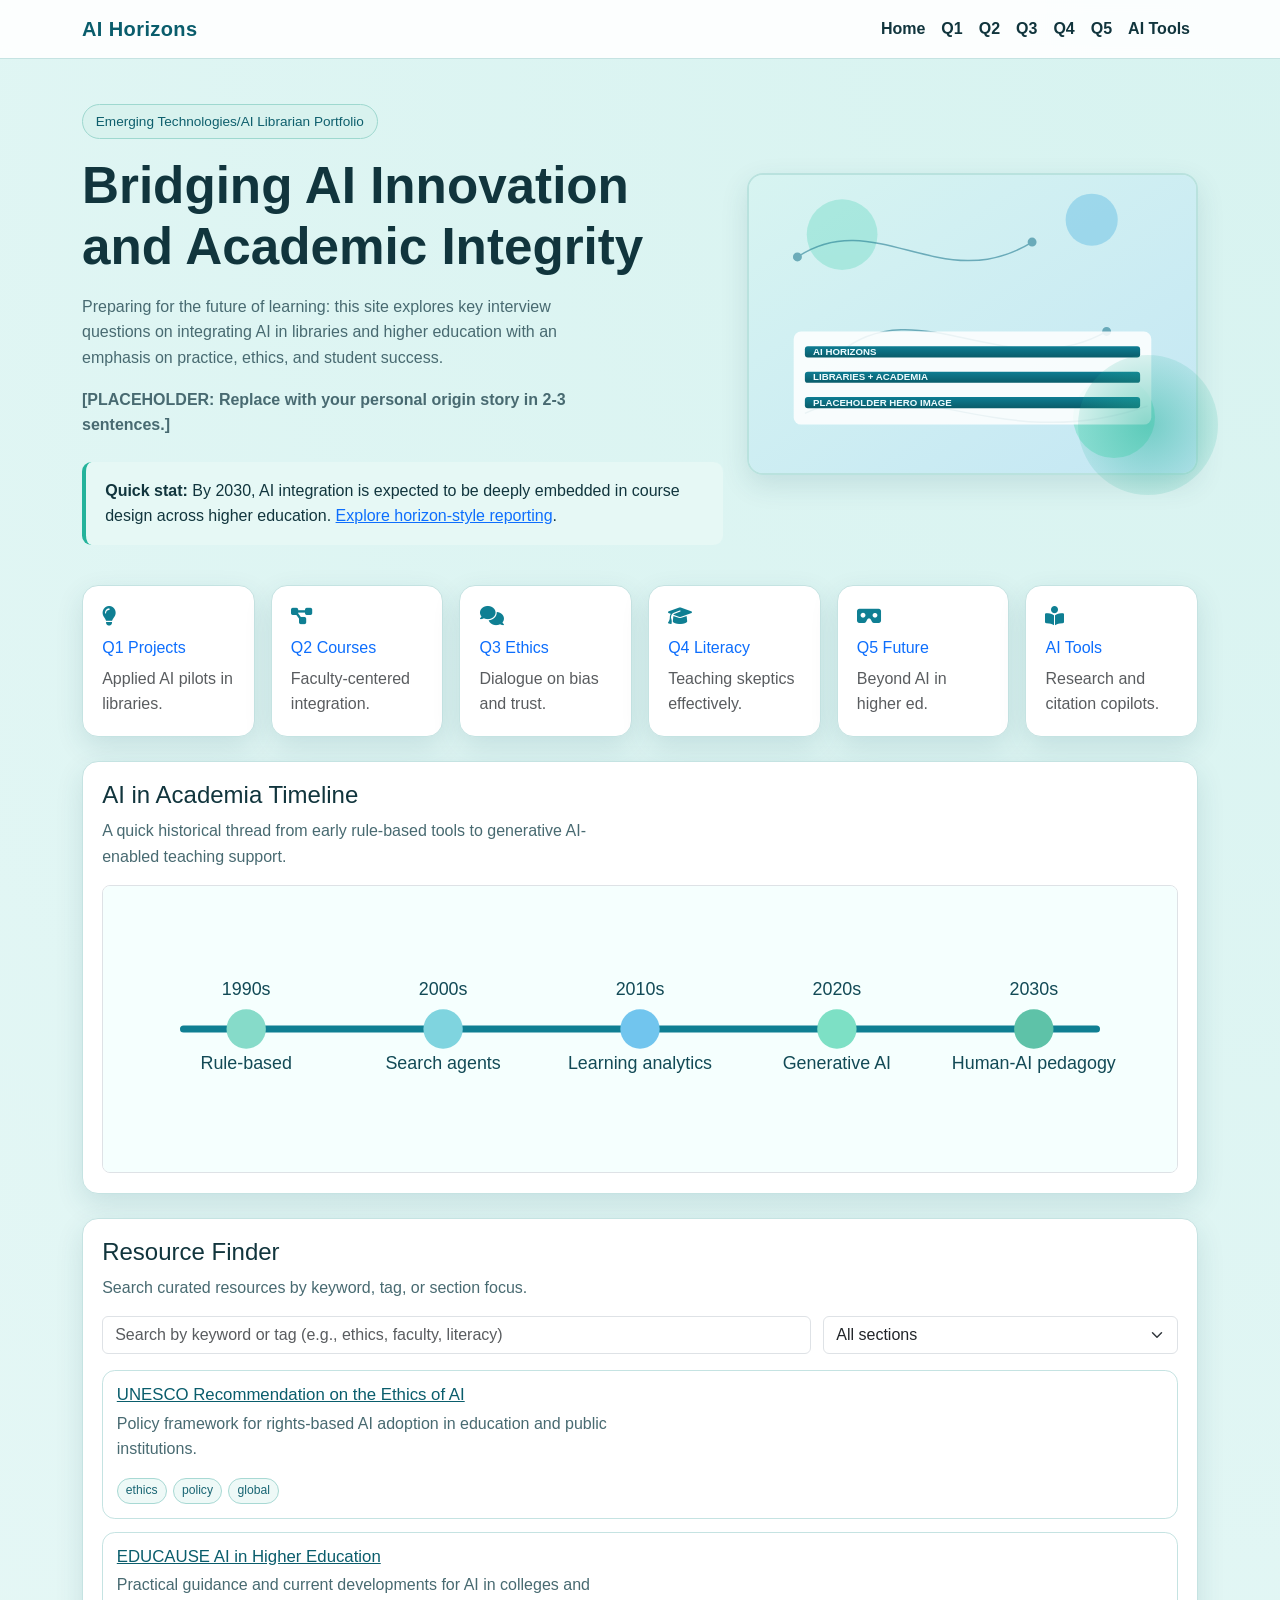
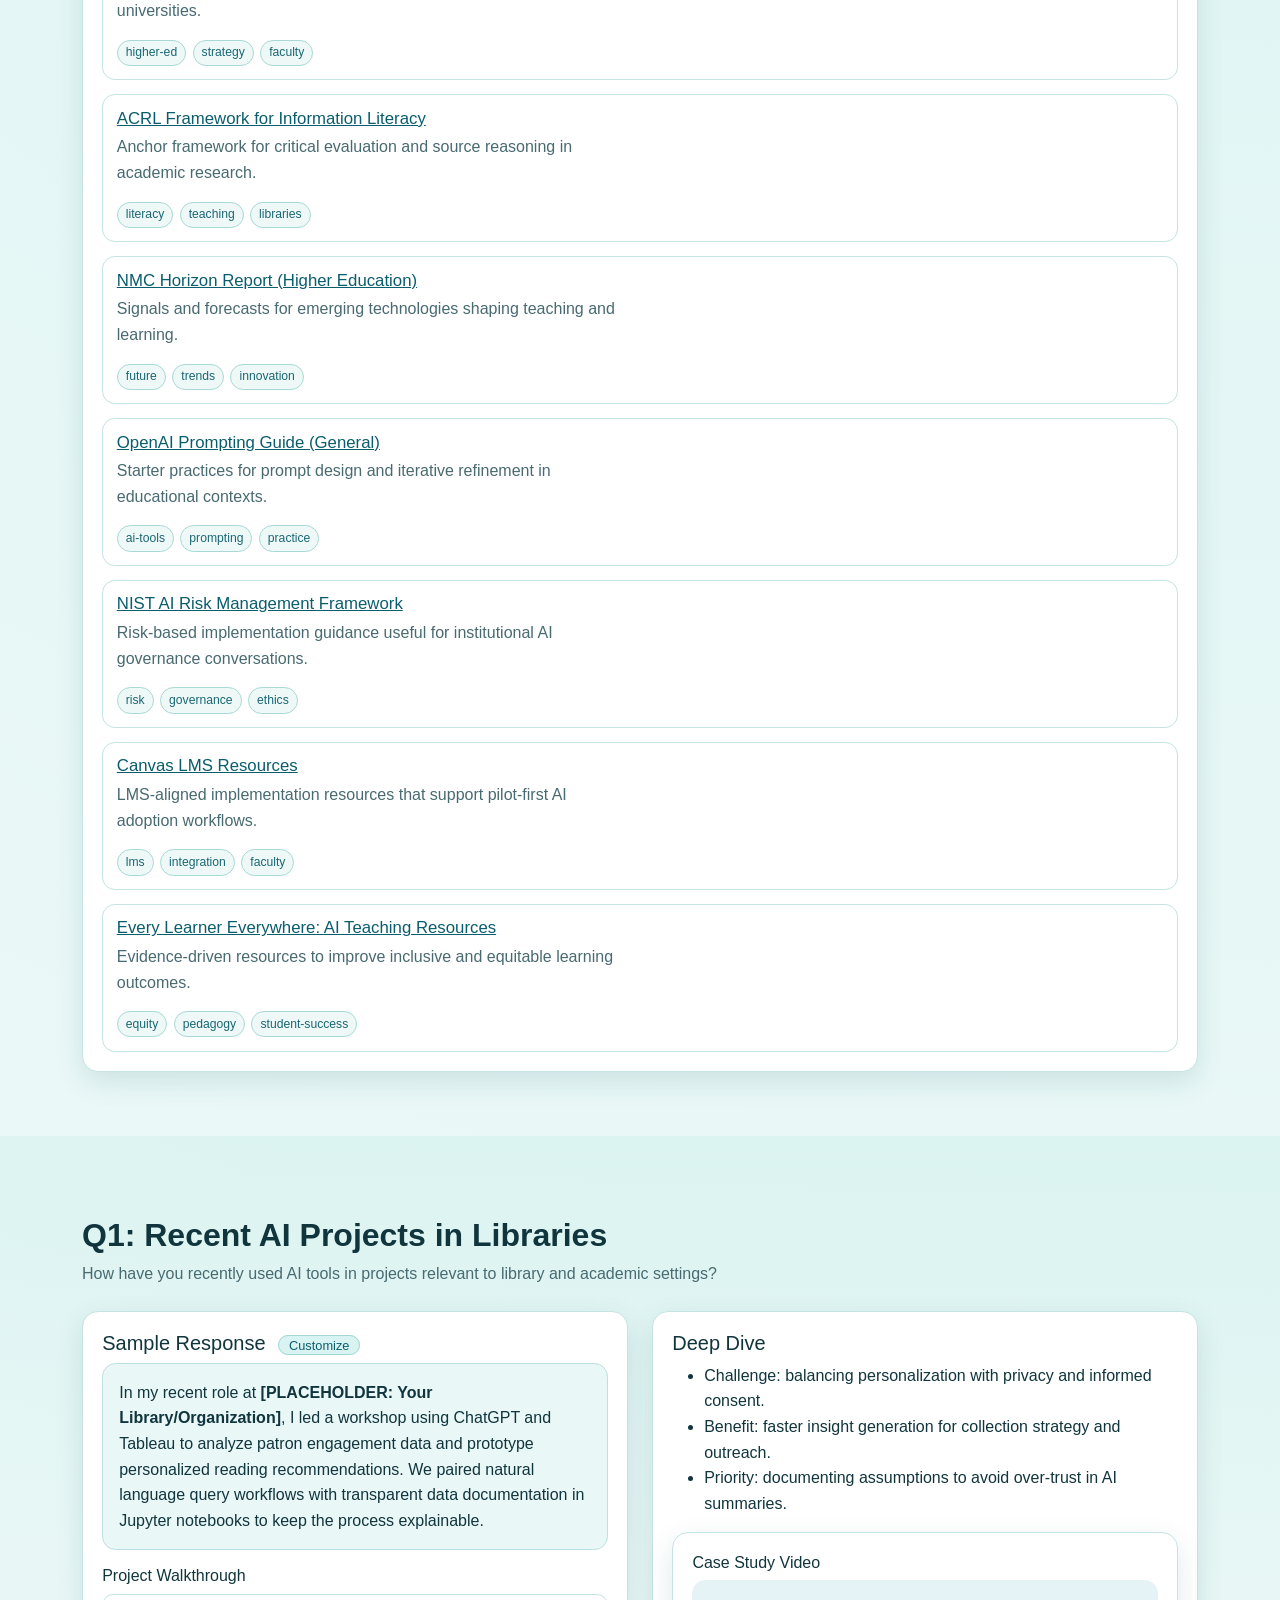
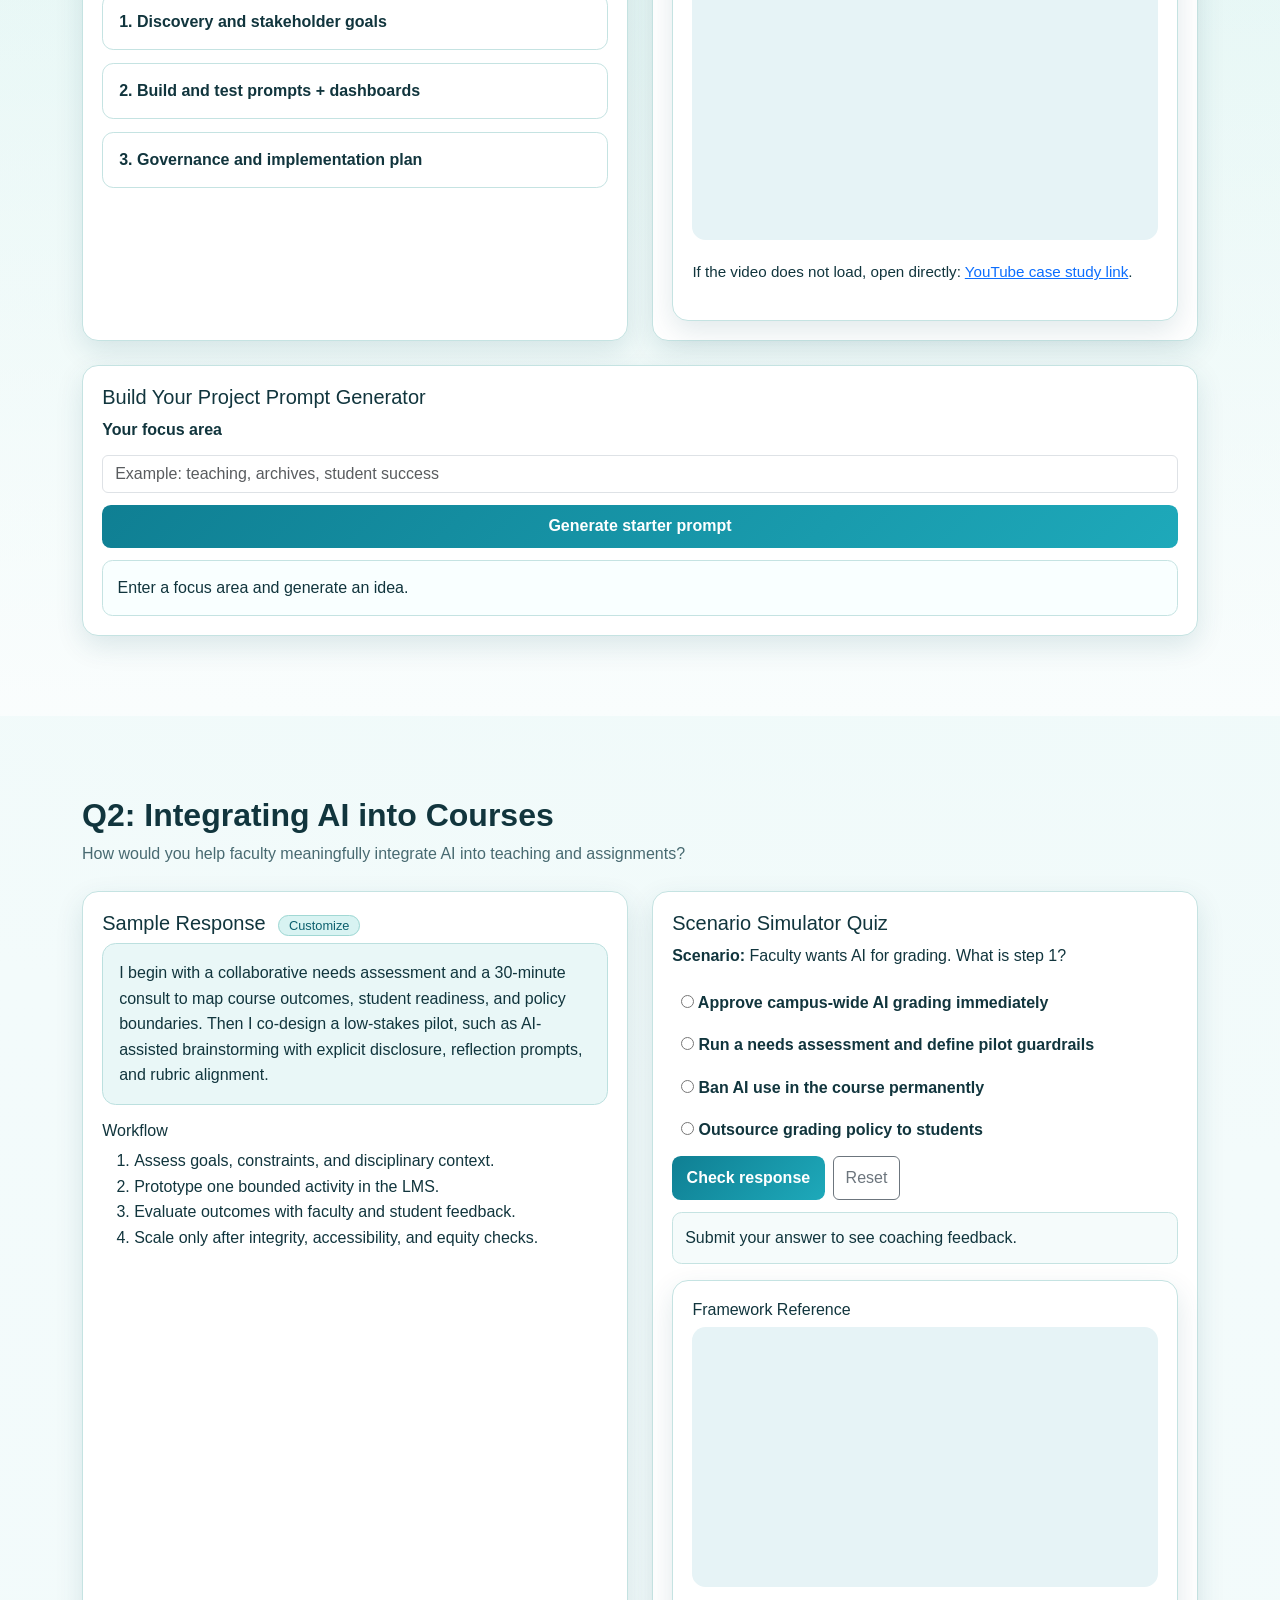
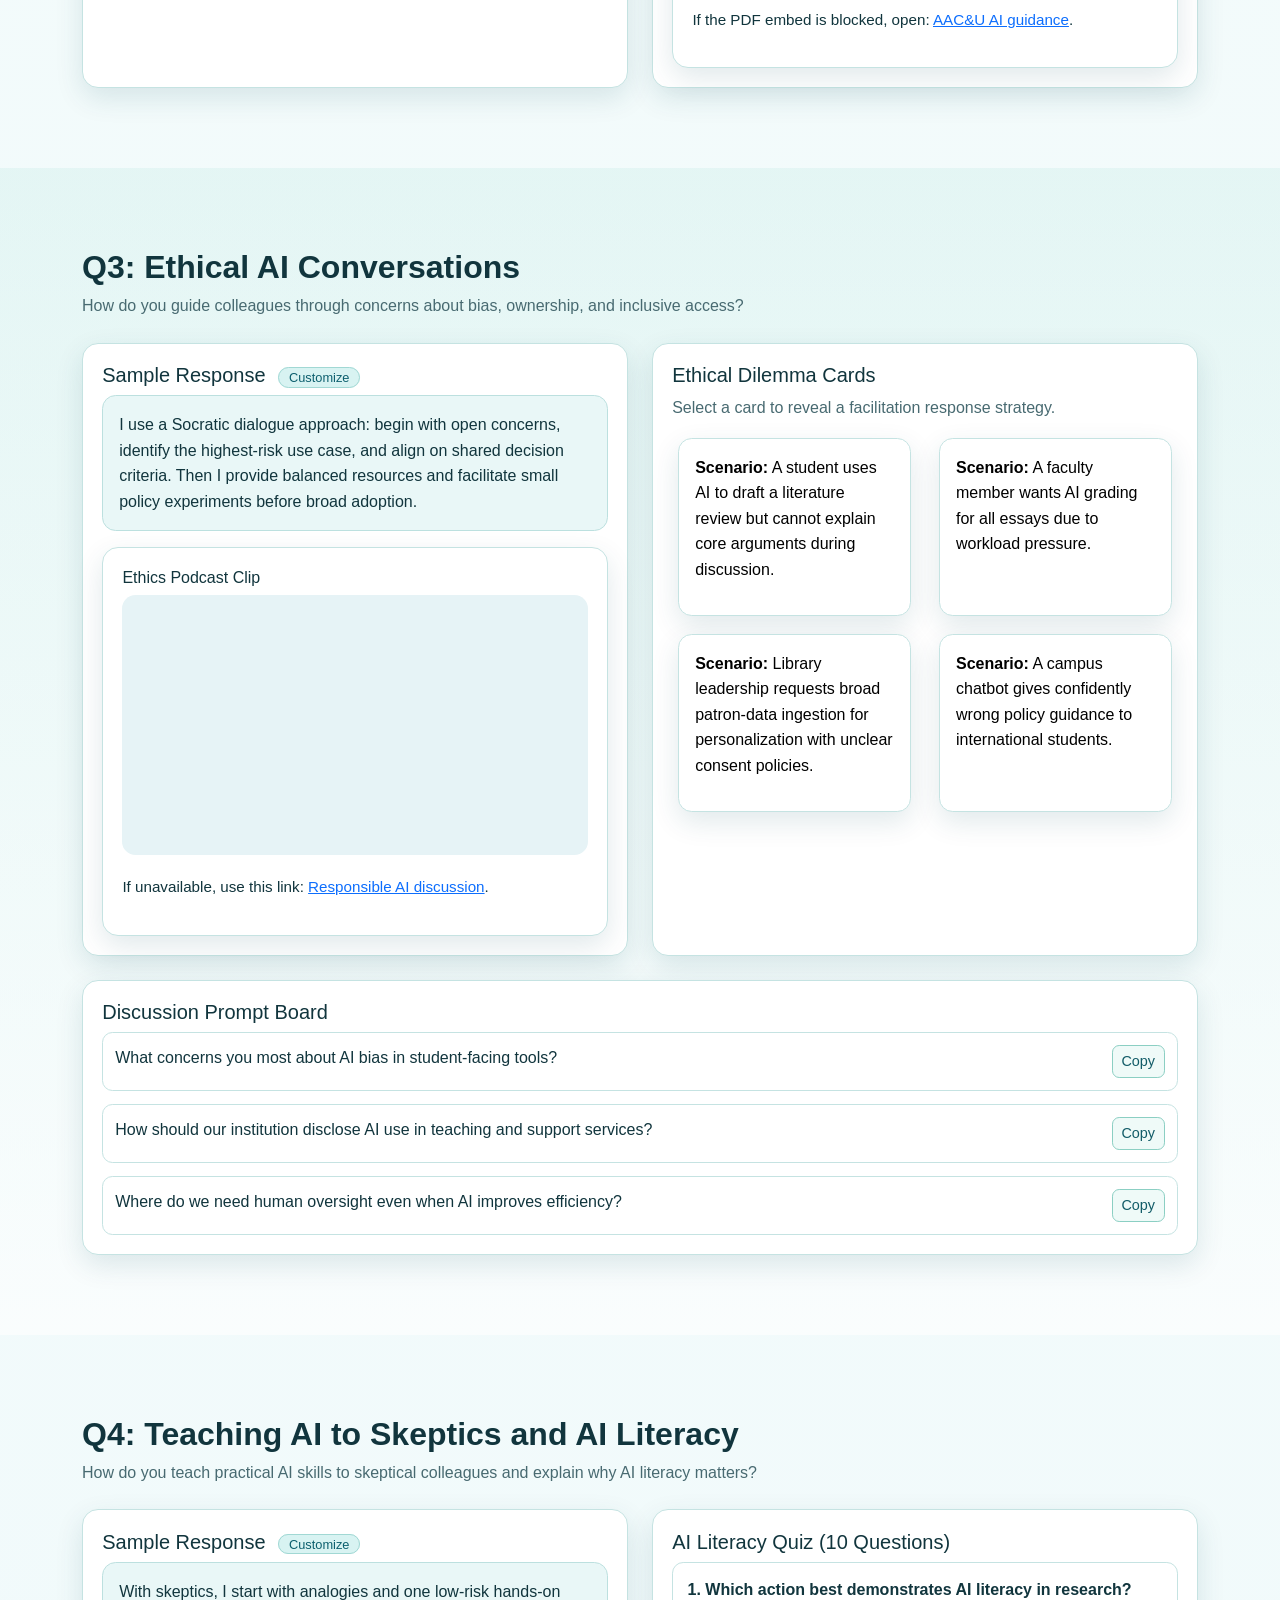
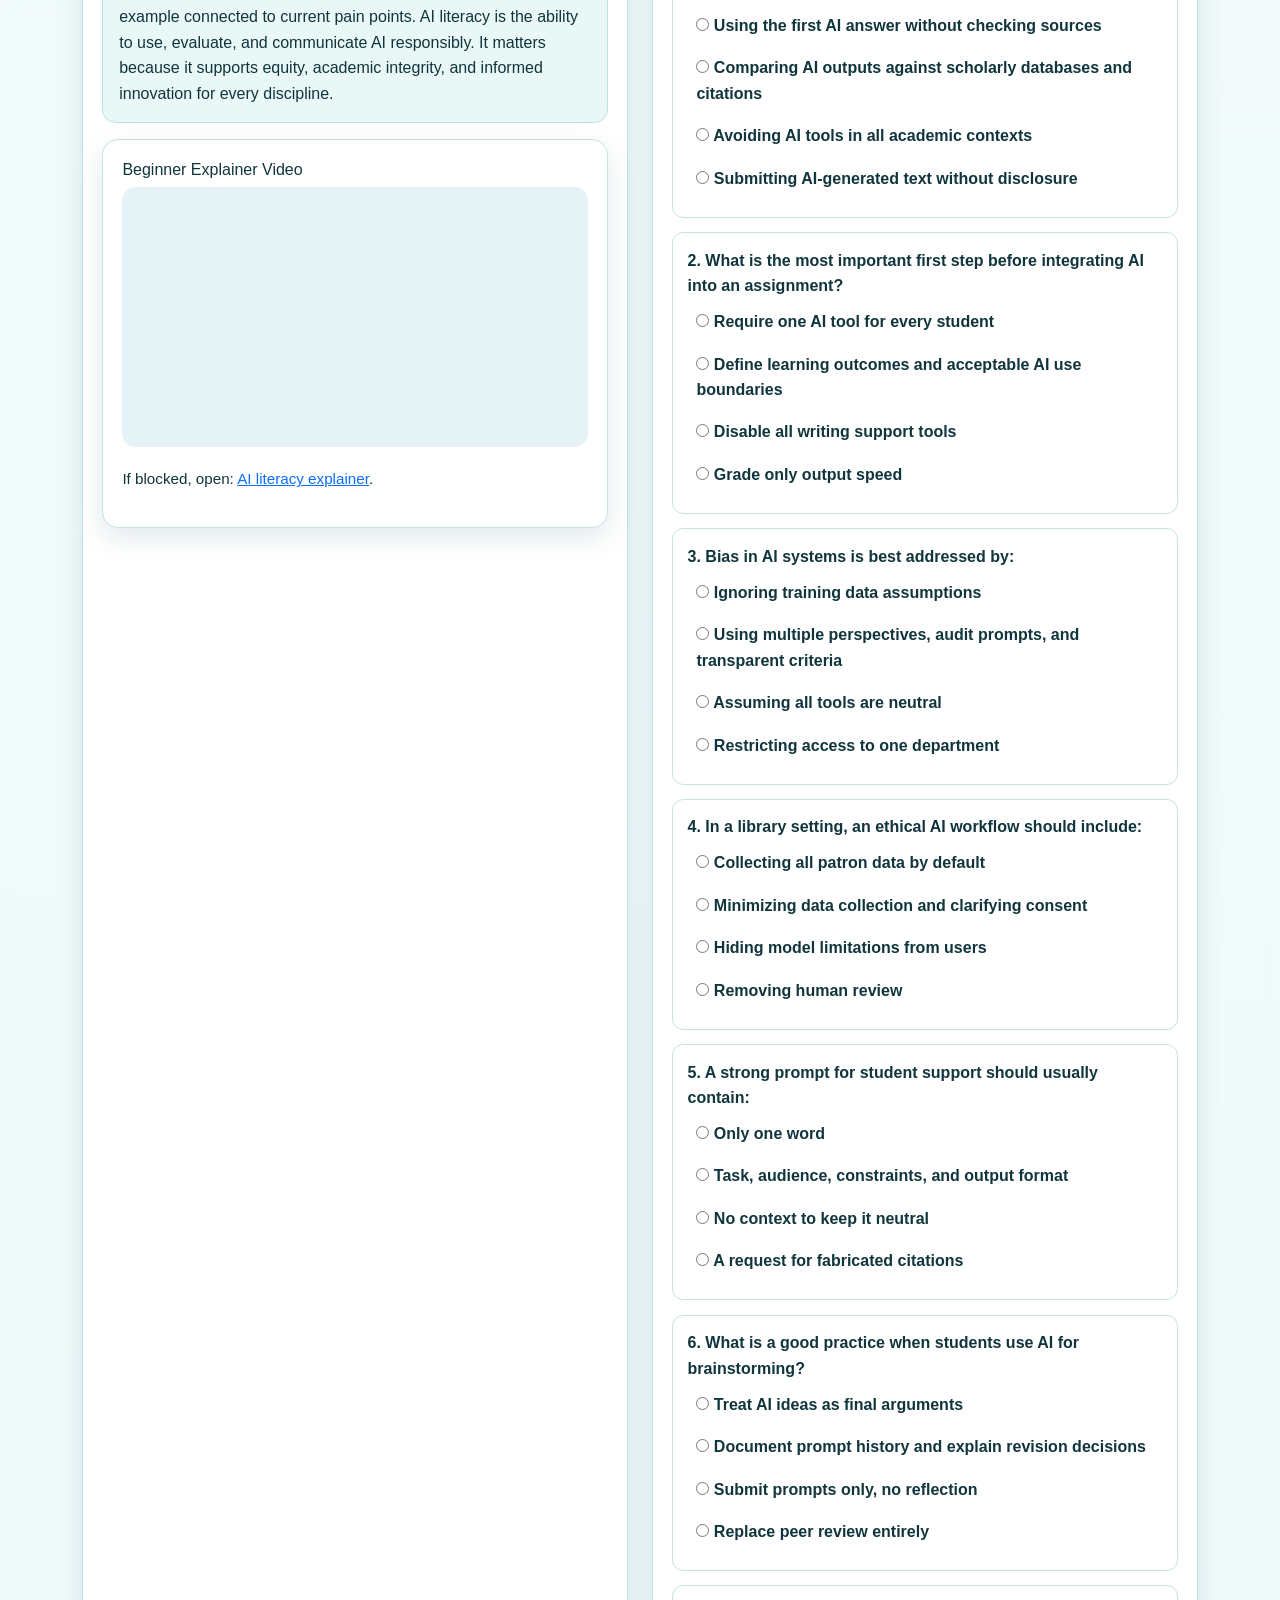
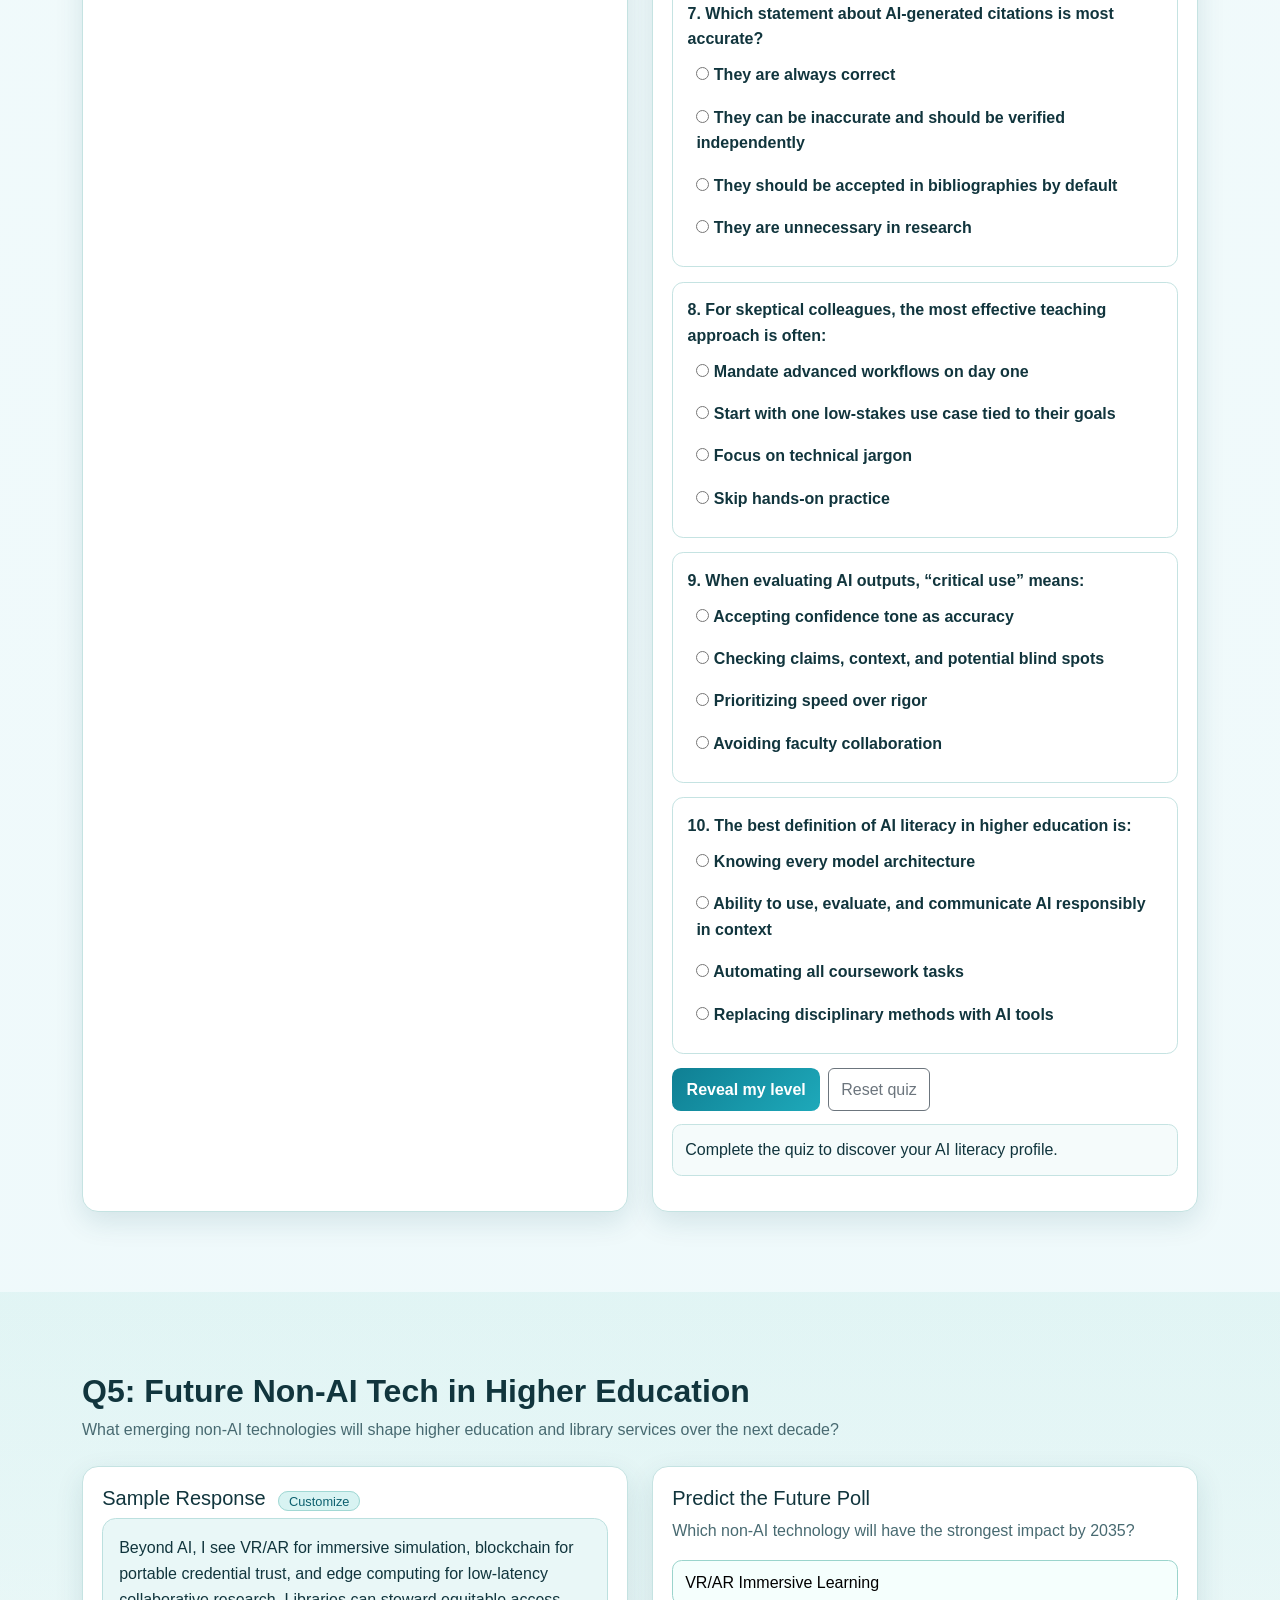
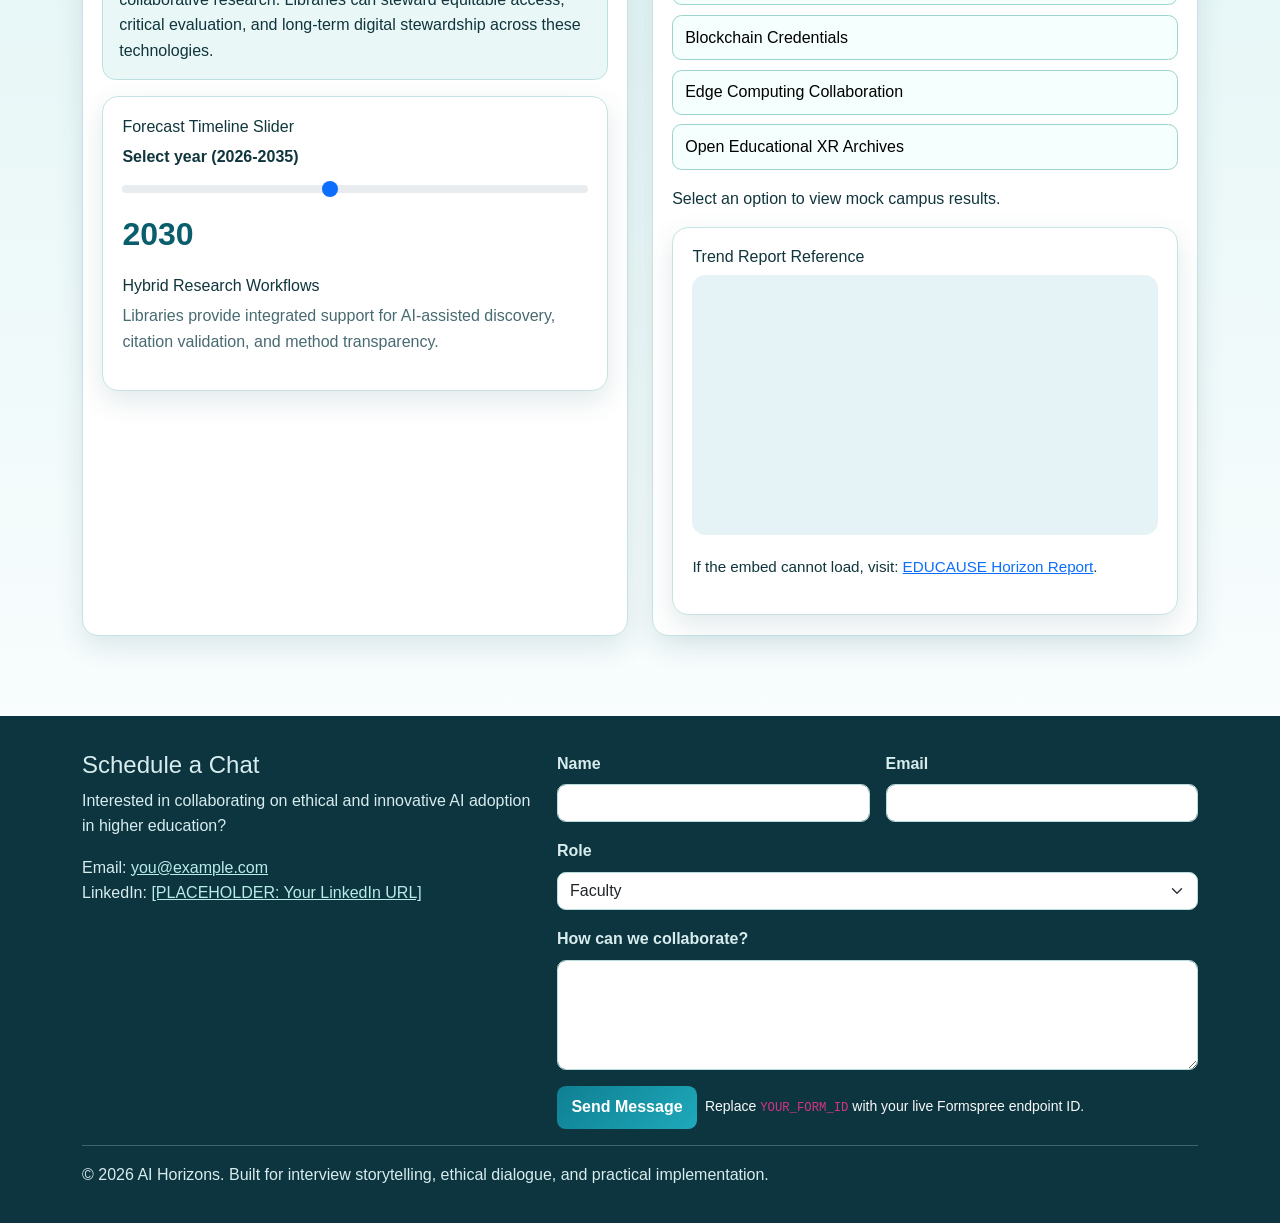
==== commit d7bab66d: "Add AI tools page with free/open and subscription sections" ====
--- a/index.html
+++ b/index.html
@@ -40,6 +40,7 @@
               <li class="nav-item"><a class="nav-link" href="#q3-ethics">Q3</a></li>
               <li class="nav-item"><a class="nav-link" href="#q4-literacy">Q4</a></li>
               <li class="nav-item"><a class="nav-link" href="#q5-future">Q5</a></li>
+              <li class="nav-item"><a class="nav-link" href="tools.html">AI Tools</a></li>
             </ul>
           </div>
         </div>
@@ -106,6 +107,13 @@
                 <i class="fa-solid fa-vr-cardboard"></i>
                 <h3 class="h6">Q5 Future</h3>
                 <p class="mb-0 text-muted">Beyond AI in higher ed.</p>
+              </a>
+            </div>
+            <div class="col-md-4 col-xl-2">
+              <a class="card-tile text-decoration-none d-block" href="tools.html">
+                <i class="fa-solid fa-book-open-reader"></i>
+                <h3 class="h6">AI Tools</h3>
+                <p class="mb-0 text-muted">Research and citation copilots.</p>
               </a>
             </div>
           </div>
--- a/assets/css/styles.css
+++ b/assets/css/styles.css
@@ -513,6 +513,58 @@
   color: #b8ece9;
 }
 
+.subpage-hero {
+  padding-top: 6.5rem;
+  padding-bottom: 2rem;
+}
+
+.tool-grid {
+  display: grid;
+  gap: 1rem;
+  grid-template-columns: repeat(auto-fit, minmax(260px, 1fr));
+}
+
+.tool-card {
+  background: var(--surface);
+  border: 1px solid var(--border);
+  border-radius: 0.9rem;
+  box-shadow: var(--shadow);
+  padding: 1rem;
+}
+
+.tool-card h3 {
+  display: flex;
+  align-items: center;
+  gap: 0.5rem;
+  font-size: 1.15rem;
+  margin-bottom: 0.55rem;
+}
+
+.tool-card h3 i {
+  color: var(--primary);
+}
+
+.tool-meta {
+  display: inline-block;
+  font-size: 0.75rem;
+  border: 1px solid #a8d9d4;
+  background: #eff9f7;
+  color: #1a6674;
+  border-radius: 999px;
+  padding: 0.15rem 0.55rem;
+  margin-bottom: 0.75rem;
+}
+
+.tool-card ul {
+  padding-left: 1.1rem;
+  margin-bottom: 0.8rem;
+}
+
+.tool-card a {
+  color: var(--primary-dark);
+  font-weight: 600;
+}
+
 [data-reveal] {
   opacity: 0;
   transform: translateY(18px);
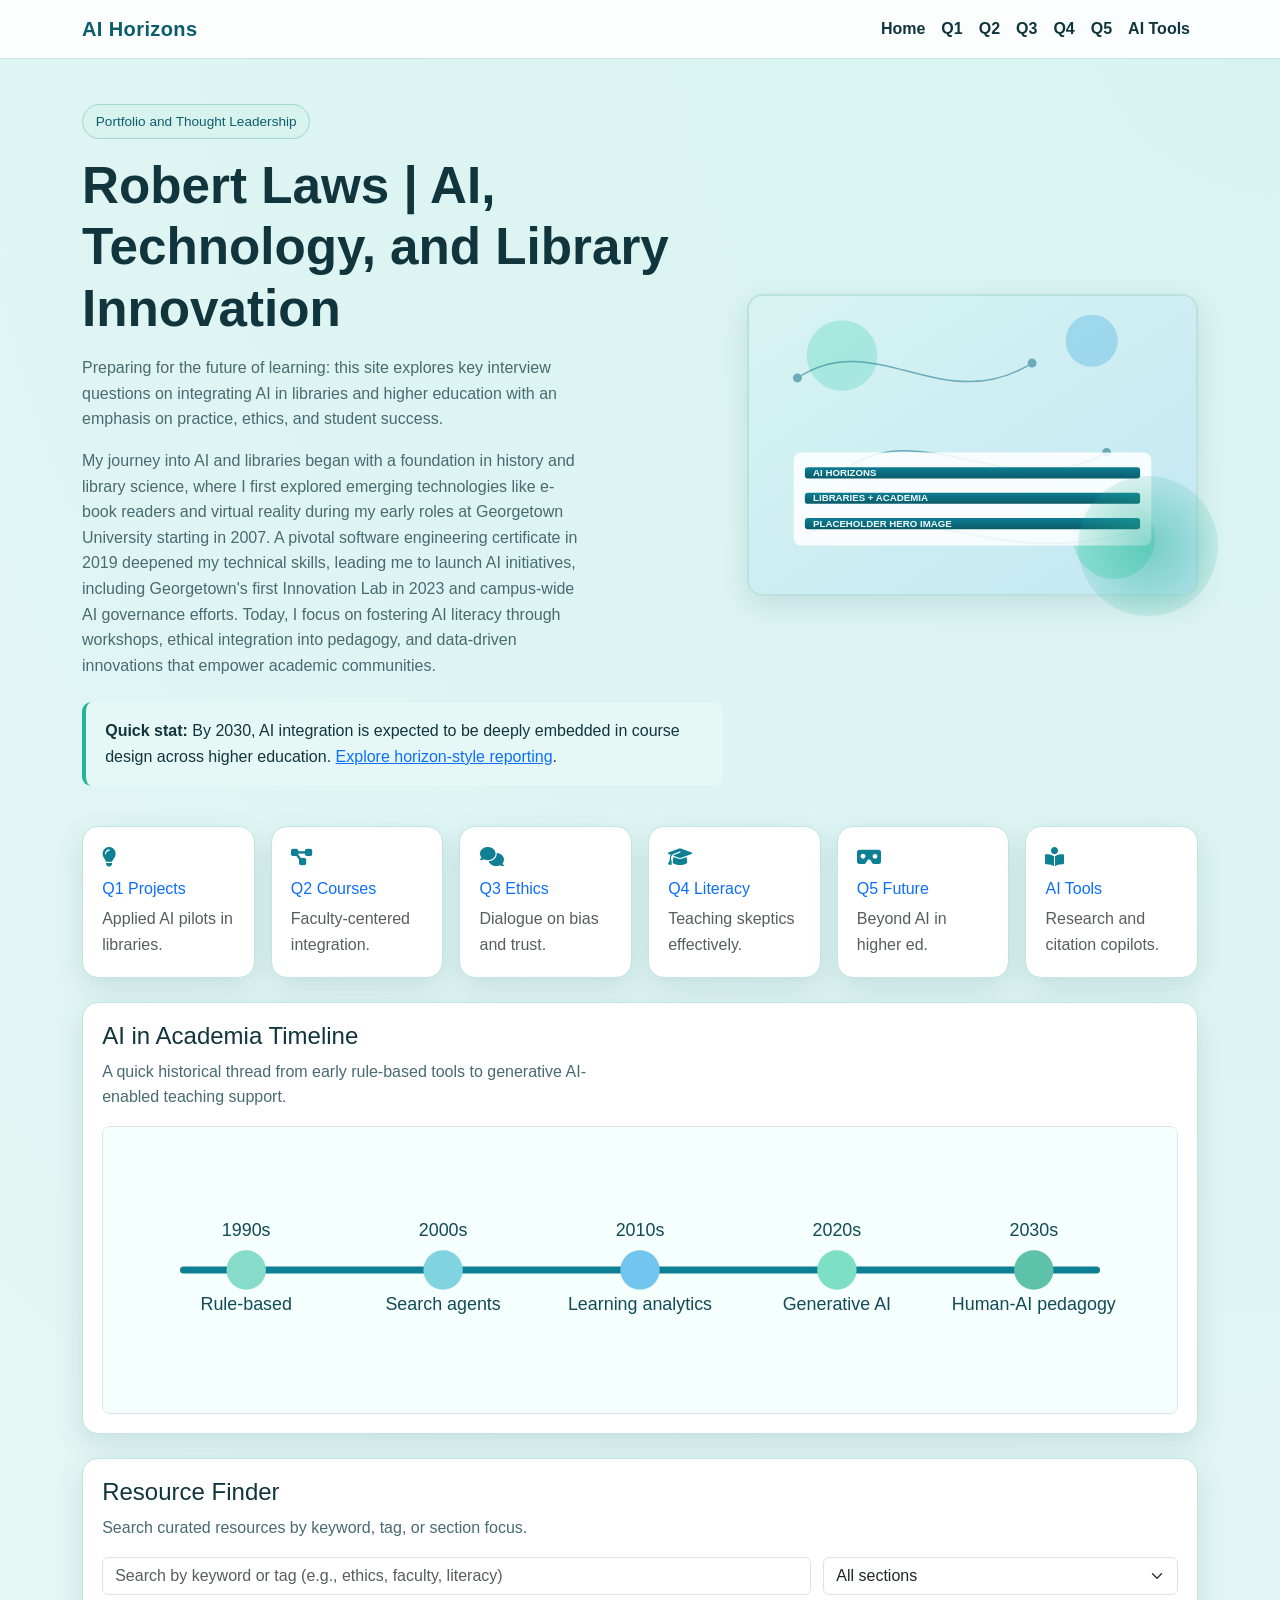
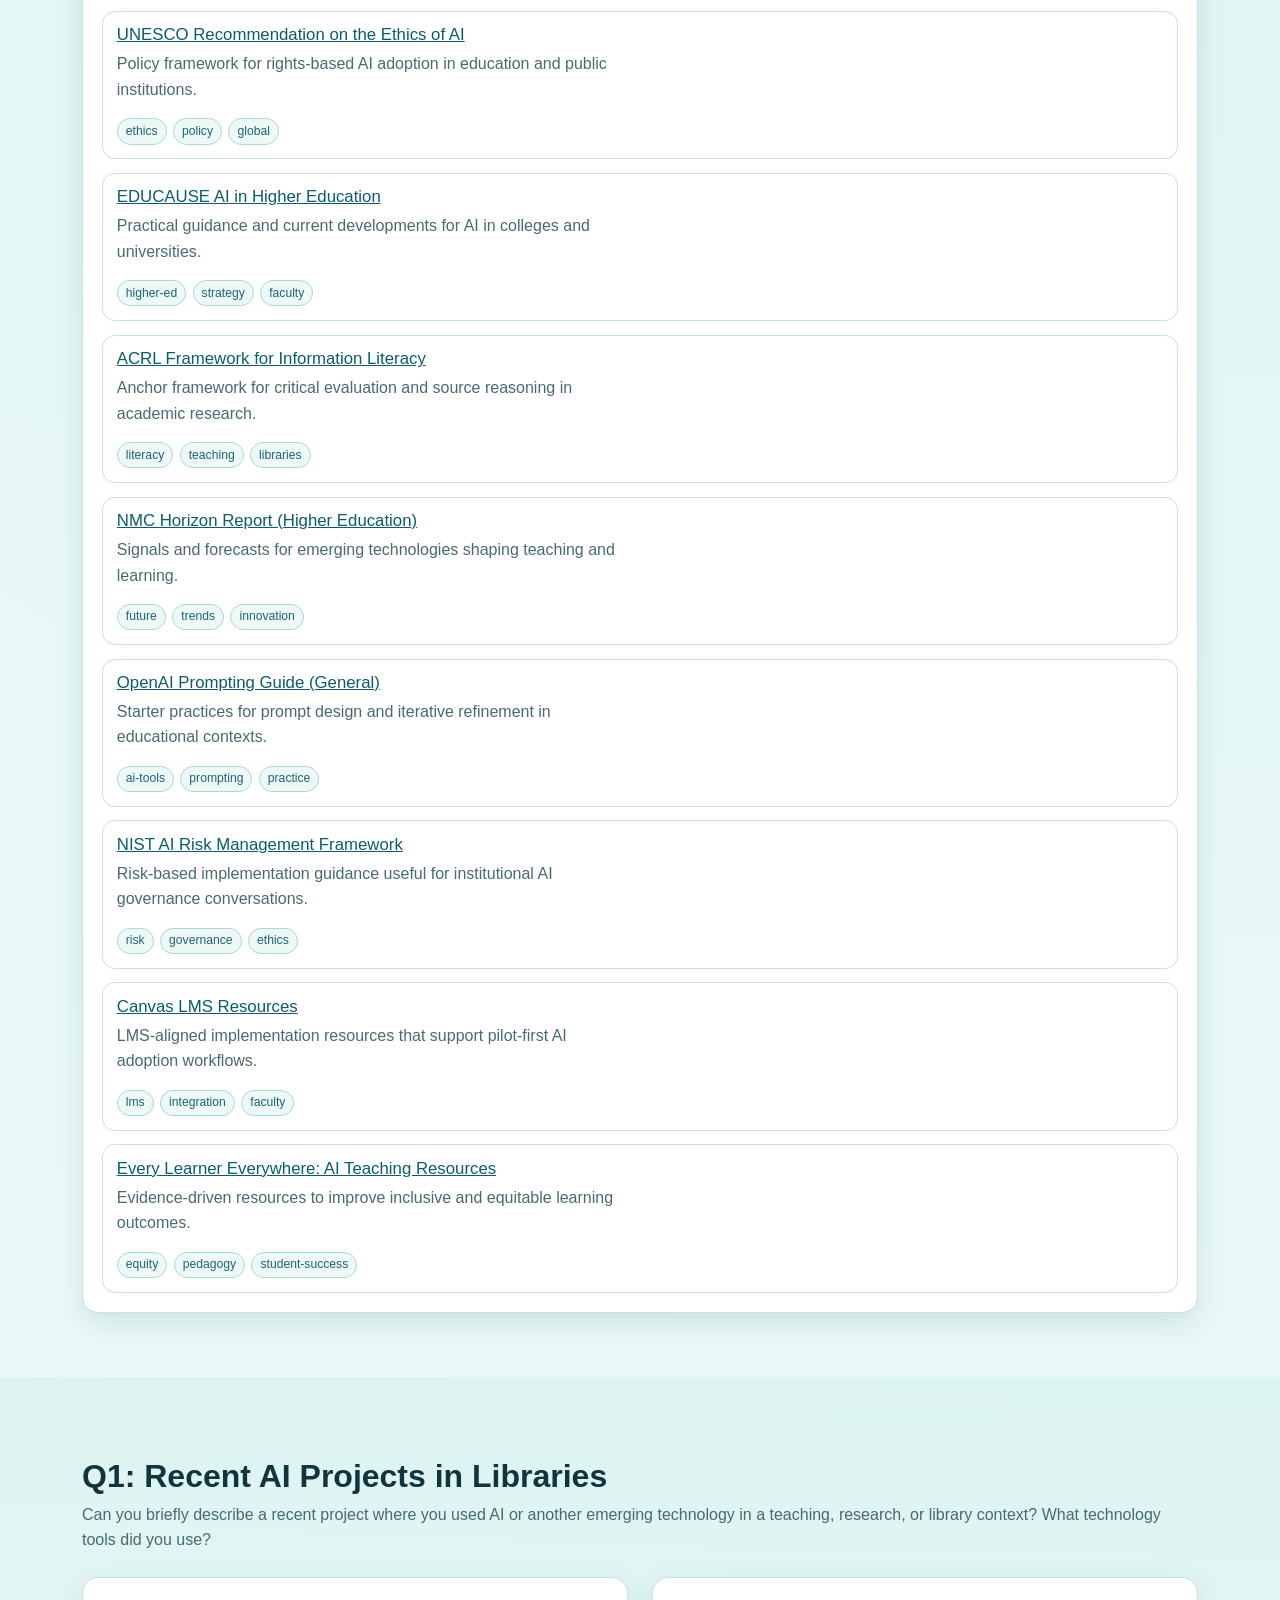
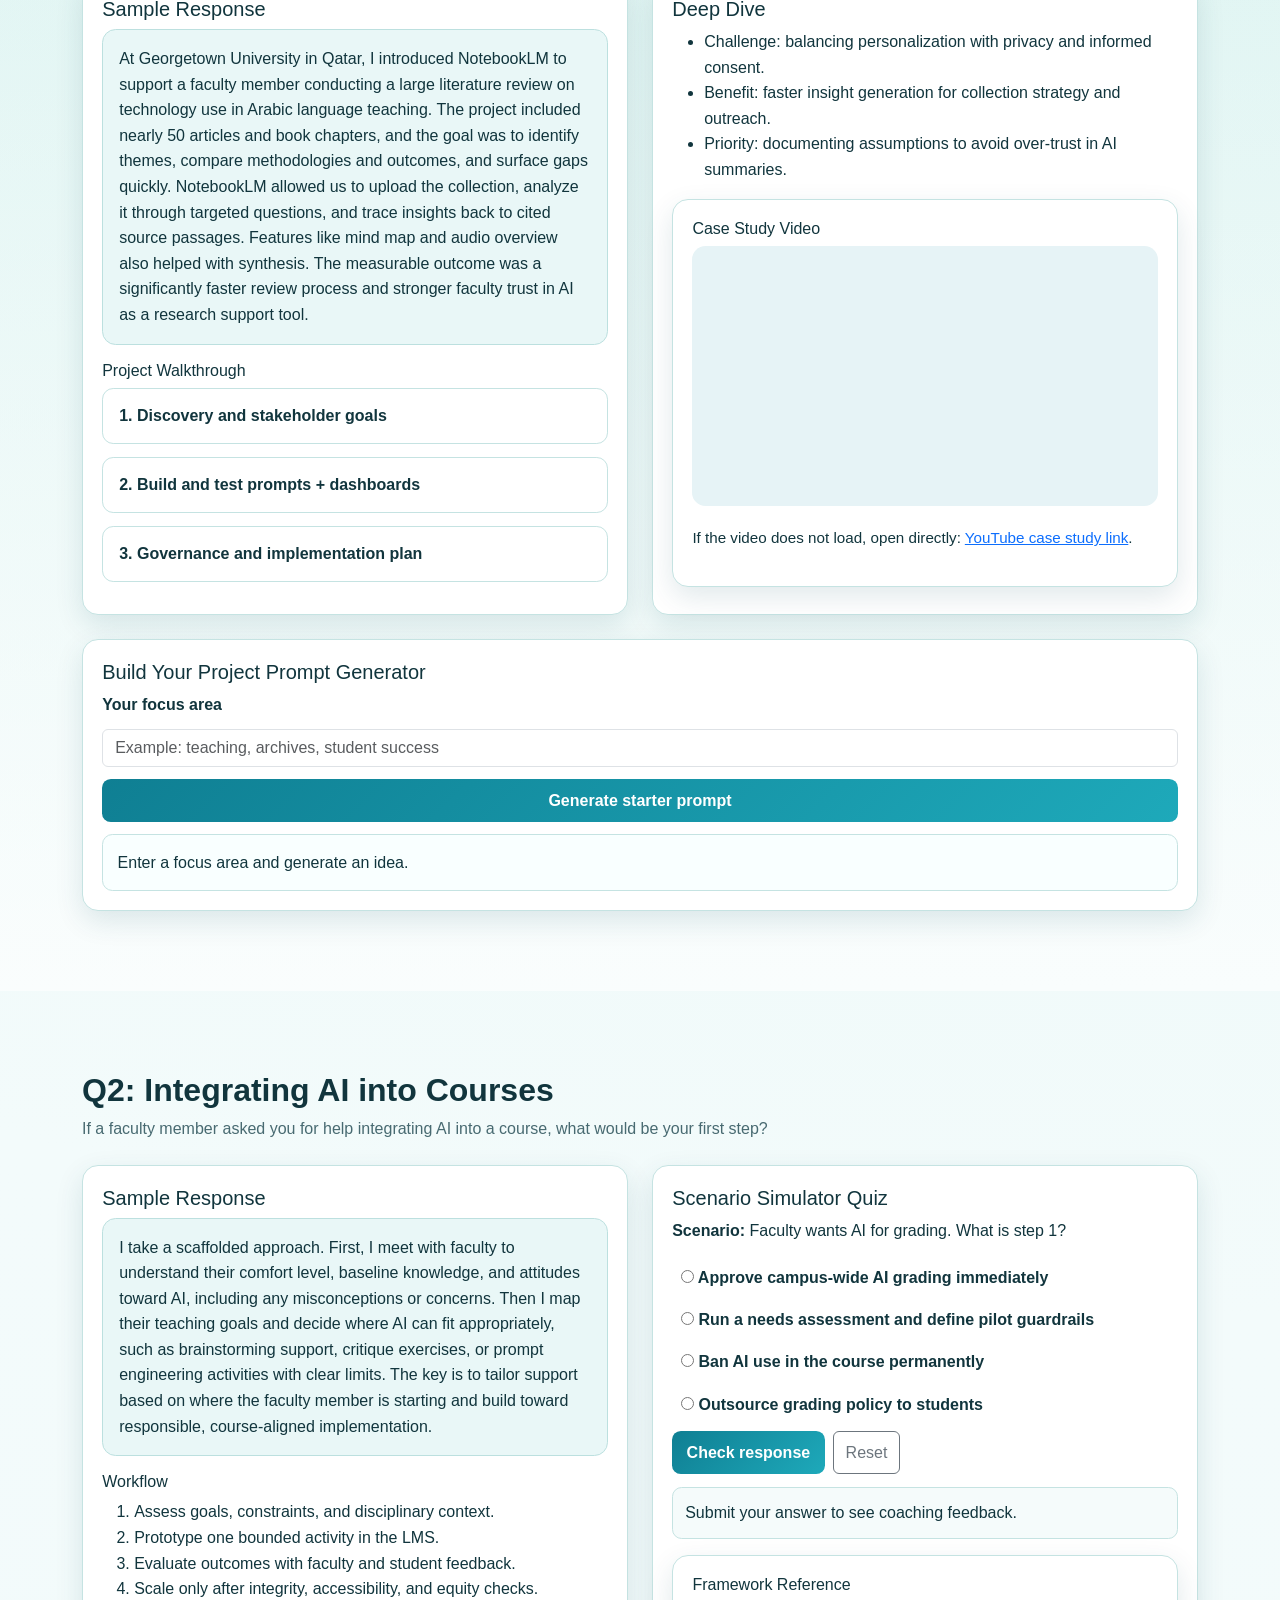
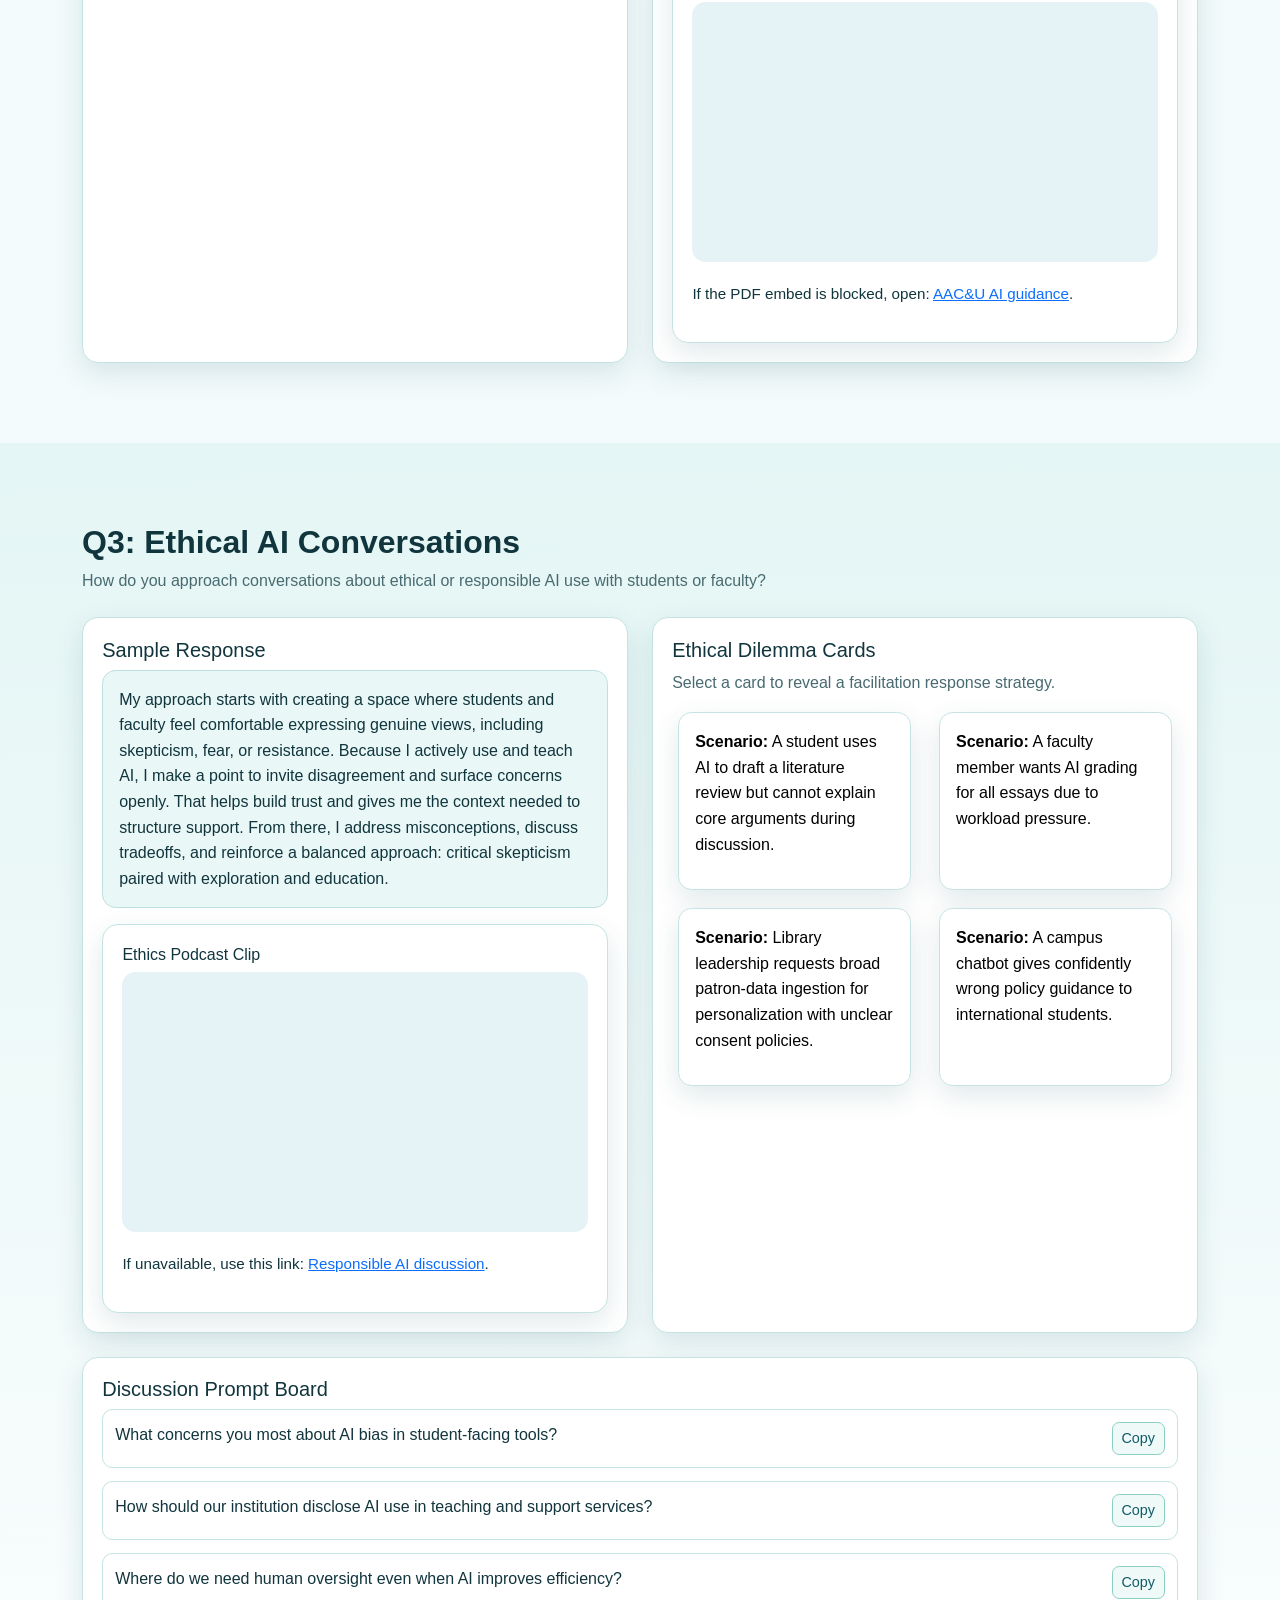
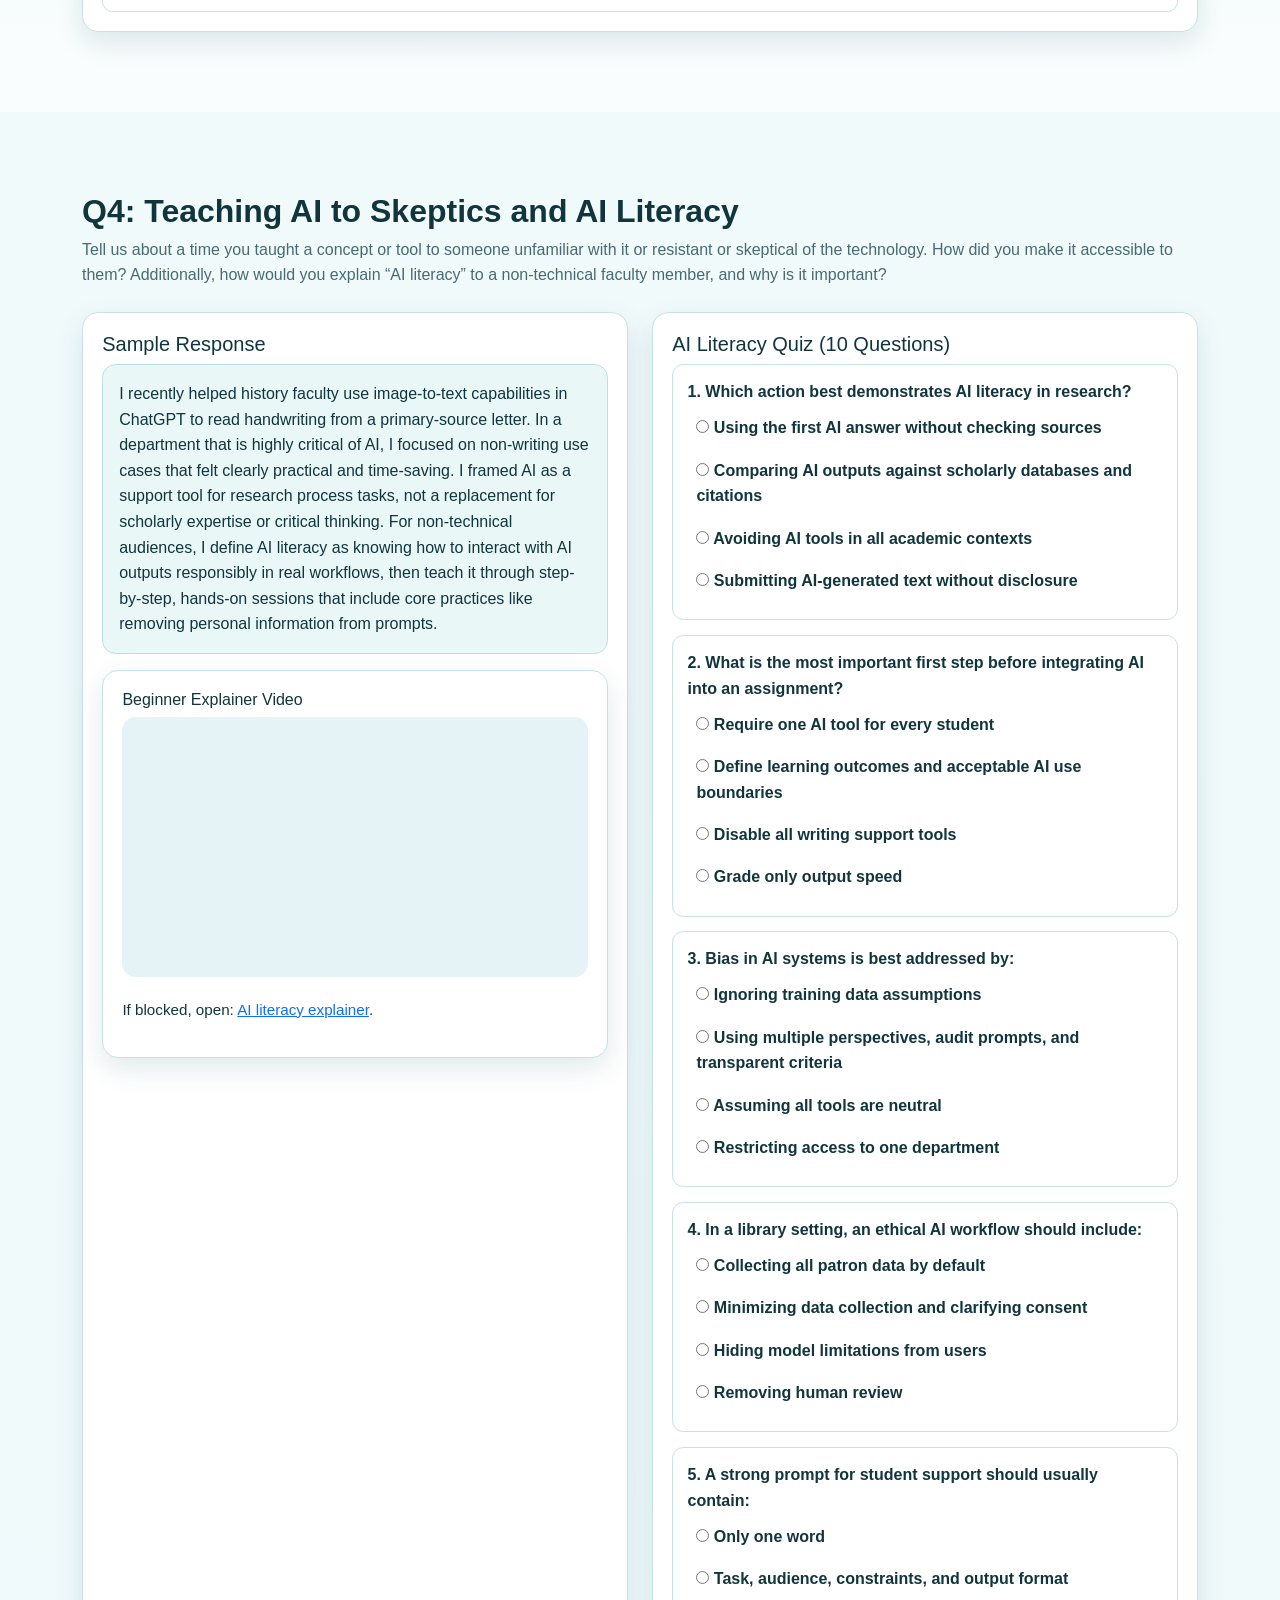
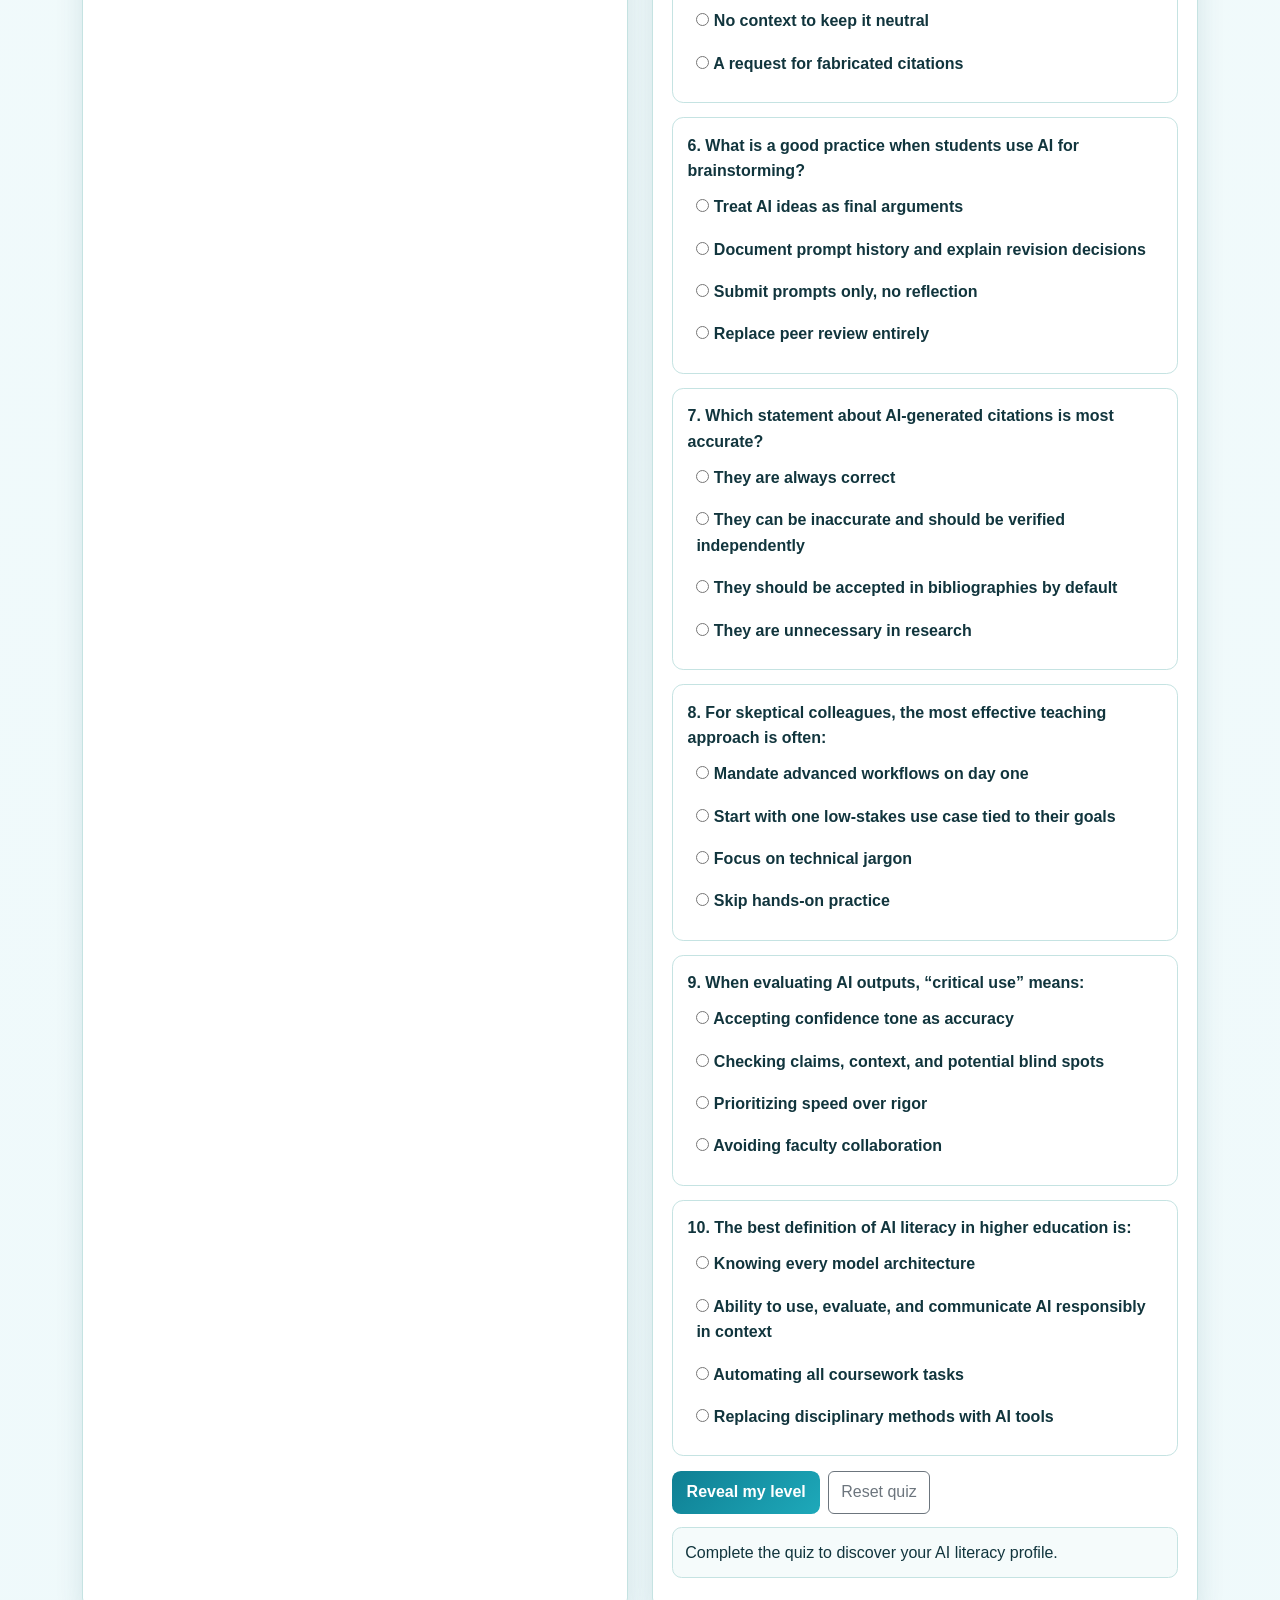
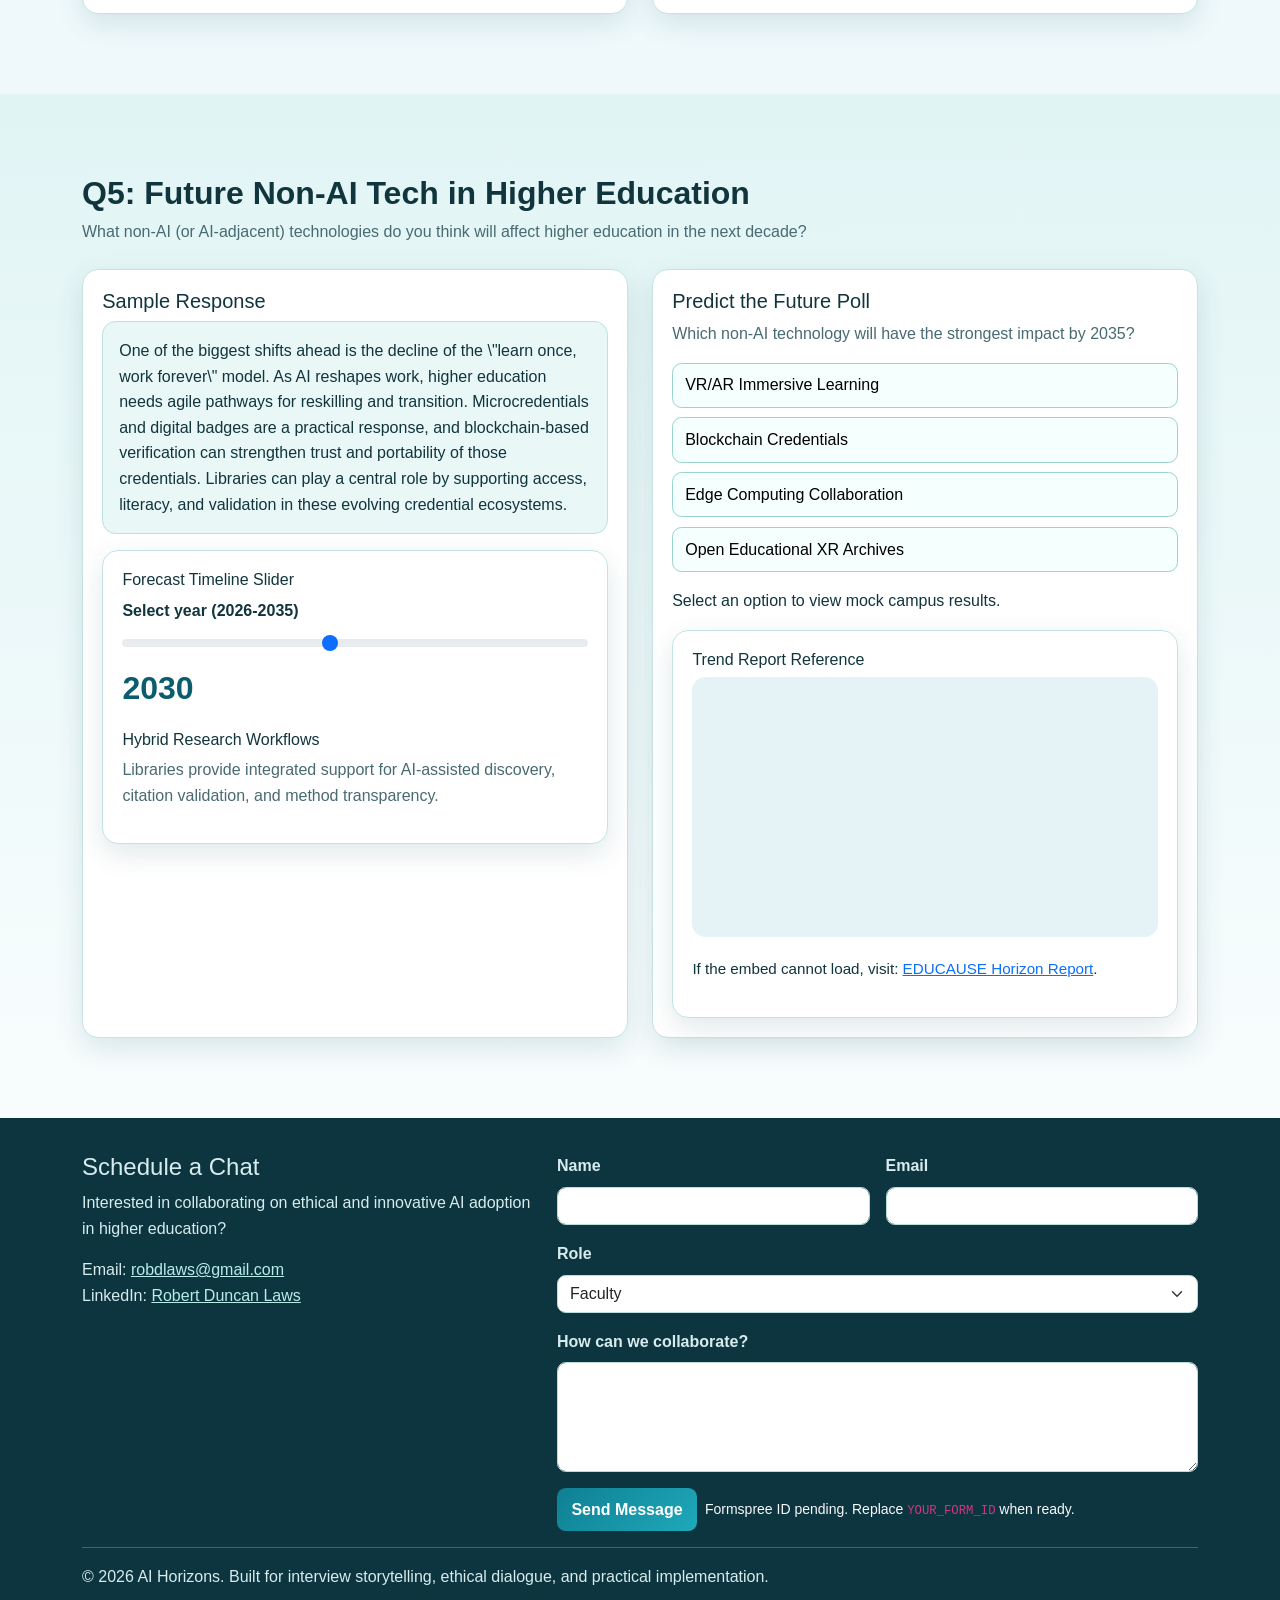
==== commit 76bd9ea2: "Finalize interview content and update question prompts" ====
--- a/index.html
+++ b/index.html
@@ -52,13 +52,13 @@
         <div class="container">
           <div class="row align-items-center g-4">
             <div class="col-lg-7" data-reveal>
-              <span class="hero-badge">Emerging Technologies/AI Librarian Portfolio</span>
-              <h1 id="home-title">Bridging AI Innovation and Academic Integrity</h1>
+              <span class="hero-badge">Portfolio and Thought Leadership</span>
+              <h1 id="home-title">Robert Laws | AI, Technology, and Library Innovation</h1>
               <p>
                 Preparing for the future of learning: this site explores key interview questions on integrating AI in libraries and higher education with an emphasis on practice, ethics, and student success.
               </p>
               <p class="muted">
-                <strong>[PLACEHOLDER: Replace with your personal origin story in 2-3 sentences.]</strong>
+                My journey into AI and libraries began with a foundation in history and library science, where I first explored emerging technologies like e-book readers and virtual reality during my early roles at Georgetown University starting in 2007. A pivotal software engineering certificate in 2019 deepened my technical skills, leading me to launch AI initiatives, including Georgetown's first Innovation Lab in 2023 and campus-wide AI governance efforts. Today, I focus on fostering AI literacy through workshops, ethical integration into pedagogy, and data-driven innovations that empower academic communities.
               </p>
               <div class="stat-callout" role="note" aria-label="Higher education AI projection">
                 <strong>Quick stat:</strong> By 2030, AI integration is expected to be deeply embedded in course design across higher education.
@@ -149,15 +149,15 @@
         <div class="container">
           <div class="section-heading" data-reveal>
             <h2 id="q1-title">Q1: Recent AI Projects in Libraries</h2>
-            <p class="muted">How have you recently used AI tools in projects relevant to library and academic settings?</p>
+            <p class="muted">Can you briefly describe a recent project where you used AI or another emerging technology in a teaching, research, or library context? What technology tools did you use?</p>
           </div>
 
           <div class="row g-4">
             <div class="col-lg-6" data-reveal>
               <article class="question-panel h-100">
-                <h3 class="h5">Sample Response <span class="badge-inline">Customize</span></h3>
+                <h3 class="h5">Sample Response</h3>
                 <div class="sample-response">
-                  In my recent role at <strong>[PLACEHOLDER: Your Library/Organization]</strong>, I led a workshop using ChatGPT and Tableau to analyze patron engagement data and prototype personalized reading recommendations. We paired natural language query workflows with transparent data documentation in Jupyter notebooks to keep the process explainable.
+                  At Georgetown University in Qatar, I introduced NotebookLM to support a faculty member conducting a large literature review on technology use in Arabic language teaching. The project included nearly 50 articles and book chapters, and the goal was to identify themes, compare methodologies and outcomes, and surface gaps quickly. NotebookLM allowed us to upload the collection, analyze it through targeted questions, and trace insights back to cited source passages. Features like mind map and audio overview also helped with synthesis. The measurable outcome was a significantly faster review process and stronger faculty trust in AI as a research support tool.
                 </div>
                 <div class="mt-3">
                   <h4 class="h6">Project Walkthrough</h4>
@@ -216,15 +216,15 @@
         <div class="container">
           <div class="section-heading" data-reveal>
             <h2 id="q2-title">Q2: Integrating AI into Courses</h2>
-            <p class="muted">How would you help faculty meaningfully integrate AI into teaching and assignments?</p>
+            <p class="muted">If a faculty member asked you for help integrating AI into a course, what would be your first step?</p>
           </div>
 
           <div class="row g-4">
             <div class="col-lg-6" data-reveal>
               <article class="question-panel h-100">
-                <h3 class="h5">Sample Response <span class="badge-inline">Customize</span></h3>
+                <h3 class="h5">Sample Response</h3>
                 <div class="sample-response">
-                  I begin with a collaborative needs assessment and a 30-minute consult to map course outcomes, student readiness, and policy boundaries. Then I co-design a low-stakes pilot, such as AI-assisted brainstorming with explicit disclosure, reflection prompts, and rubric alignment.
+                  I take a scaffolded approach. First, I meet with faculty to understand their comfort level, baseline knowledge, and attitudes toward AI, including any misconceptions or concerns. Then I map their teaching goals and decide where AI can fit appropriately, such as brainstorming support, critique exercises, or prompt engineering activities with clear limits. The key is to tailor support based on where the faculty member is starting and build toward responsible, course-aligned implementation.
                 </div>
                 <h4 class="h6 mt-3">Workflow</h4>
                 <ol>
@@ -262,15 +262,15 @@
         <div class="container">
           <div class="section-heading" data-reveal>
             <h2 id="q3-title">Q3: Ethical AI Conversations</h2>
-            <p class="muted">How do you guide colleagues through concerns about bias, ownership, and inclusive access?</p>
+            <p class="muted">How do you approach conversations about ethical or responsible AI use with students or faculty?</p>
           </div>
 
           <div class="row g-4">
             <div class="col-lg-6" data-reveal>
               <article class="question-panel h-100">
-                <h3 class="h5">Sample Response <span class="badge-inline">Customize</span></h3>
+                <h3 class="h5">Sample Response</h3>
                 <div class="sample-response">
-                  I use a Socratic dialogue approach: begin with open concerns, identify the highest-risk use case, and align on shared decision criteria. Then I provide balanced resources and facilitate small policy experiments before broad adoption.
+                  My approach starts with creating a space where students and faculty feel comfortable expressing genuine views, including skepticism, fear, or resistance. Because I actively use and teach AI, I make a point to invite disagreement and surface concerns openly. That helps build trust and gives me the context needed to structure support. From there, I address misconceptions, discuss tradeoffs, and reinforce a balanced approach: critical skepticism paired with exploration and education.
                 </div>
                 <div class="embed-panel mt-3">
                   <h4 class="h6">Ethics Podcast Clip</h4>
@@ -313,15 +313,15 @@
         <div class="container">
           <div class="section-heading" data-reveal>
             <h2 id="q4-title">Q4: Teaching AI to Skeptics and AI Literacy</h2>
-            <p class="muted">How do you teach practical AI skills to skeptical colleagues and explain why AI literacy matters?</p>
+            <p class="muted">Tell us about a time you taught a concept or tool to someone unfamiliar with it or resistant or skeptical of the technology. How did you make it accessible to them? Additionally, how would you explain “AI literacy” to a non-technical faculty member, and why is it important?</p>
           </div>
 
           <div class="row g-4">
             <div class="col-lg-6" data-reveal>
               <article class="question-panel h-100">
-                <h3 class="h5">Sample Response <span class="badge-inline">Customize</span></h3>
+                <h3 class="h5">Sample Response</h3>
                 <div class="sample-response">
-                  With skeptics, I start with analogies and one low-risk hands-on example connected to current pain points. AI literacy is the ability to use, evaluate, and communicate AI responsibly. It matters because it supports equity, academic integrity, and informed innovation for every discipline.
+                  I recently helped history faculty use image-to-text capabilities in ChatGPT to read handwriting from a primary-source letter. In a department that is highly critical of AI, I focused on non-writing use cases that felt clearly practical and time-saving. I framed AI as a support tool for research process tasks, not a replacement for scholarly expertise or critical thinking. For non-technical audiences, I define AI literacy as knowing how to interact with AI outputs responsibly in real workflows, then teach it through step-by-step, hands-on sessions that include core practices like removing personal information from prompts.
                 </div>
                 <div class="embed-panel mt-3">
                   <h4 class="h6">Beginner Explainer Video</h4>
@@ -352,15 +352,15 @@
         <div class="container">
           <div class="section-heading" data-reveal>
             <h2 id="q5-title">Q5: Future Non-AI Tech in Higher Education</h2>
-            <p class="muted">What emerging non-AI technologies will shape higher education and library services over the next decade?</p>
+            <p class="muted">What non-AI (or AI-adjacent) technologies do you think will affect higher education in the next decade?</p>
           </div>
 
           <div class="row g-4">
             <div class="col-lg-6" data-reveal>
               <article class="question-panel h-100">
-                <h3 class="h5">Sample Response <span class="badge-inline">Customize</span></h3>
+                <h3 class="h5">Sample Response</h3>
                 <div class="sample-response">
-                  Beyond AI, I see VR/AR for immersive simulation, blockchain for portable credential trust, and edge computing for low-latency collaborative research. Libraries can steward equitable access, critical evaluation, and long-term digital stewardship across these technologies.
+                  One of the biggest shifts ahead is the decline of the \"learn once, work forever\" model. As AI reshapes work, higher education needs agile pathways for reskilling and transition. Microcredentials and digital badges are a practical response, and blockchain-based verification can strengthen trust and portability of those credentials. Libraries can play a central role by supporting access, literacy, and validation in these evolving credential ecosystems.
                 </div>
 
                 <div class="timeline-panel mt-3">
@@ -404,8 +404,8 @@
               Interested in collaborating on ethical and innovative AI adoption in higher education?
             </p>
             <p>
-              Email: <a href="mailto:you@example.com">you@example.com</a><br>
-              LinkedIn: <a href="https://www.linkedin.com/in/your-profile" target="_blank" rel="noopener noreferrer">[PLACEHOLDER: Your LinkedIn URL]</a>
+              Email: <a href="mailto:robdlaws@gmail.com">robdlaws@gmail.com</a><br>
+              LinkedIn: <a href="https://www.linkedin.com/in/robert-duncan-laws/" target="_blank" rel="noopener noreferrer">Robert Duncan Laws</a>
             </p>
           </div>
           <div class="col-lg-7">
@@ -435,7 +435,7 @@
                 </div>
                 <div class="col-12 d-flex gap-2 align-items-center">
                   <button type="submit">Send Message</button>
-                  <small class="text-light">Replace <code>YOUR_FORM_ID</code> with your live Formspree endpoint ID.</small>
+                  <small class="text-light">Formspree ID pending. Replace <code>YOUR_FORM_ID</code> when ready.</small>
                 </div>
               </div>
             </form>
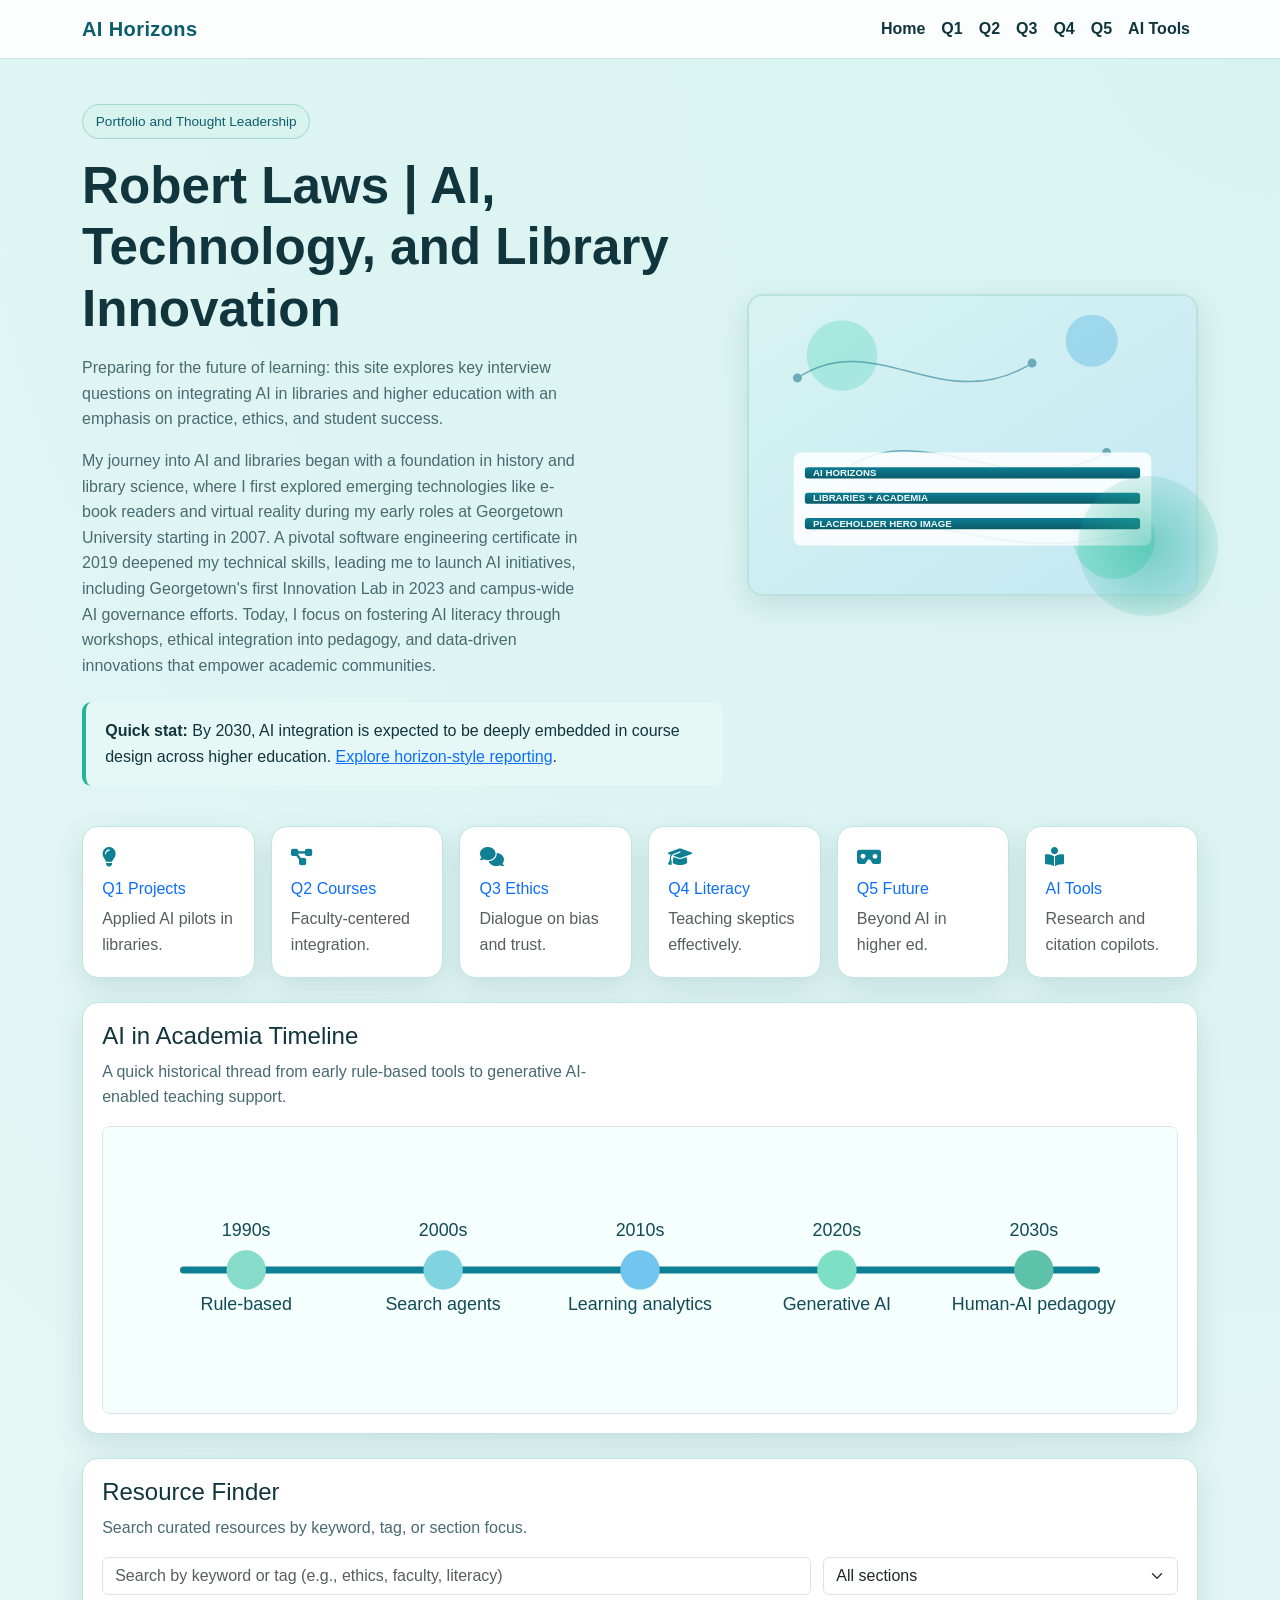
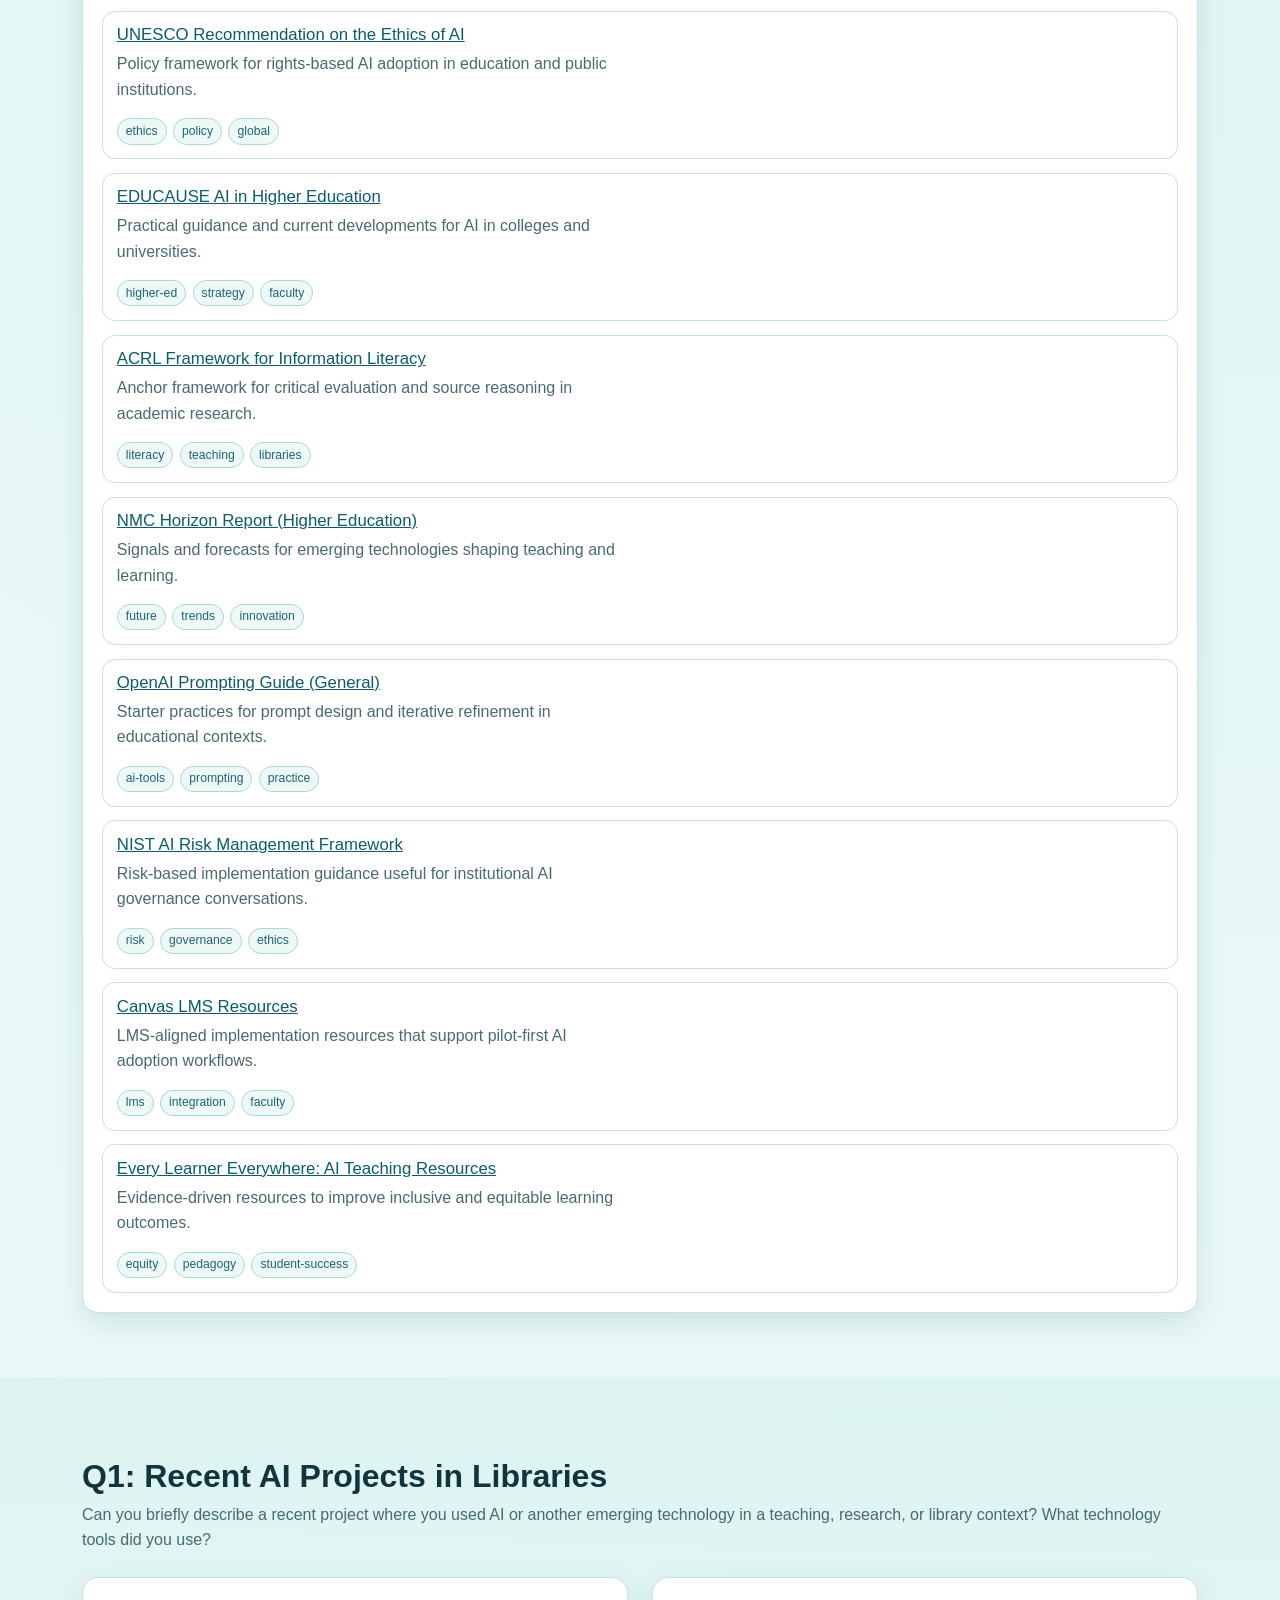
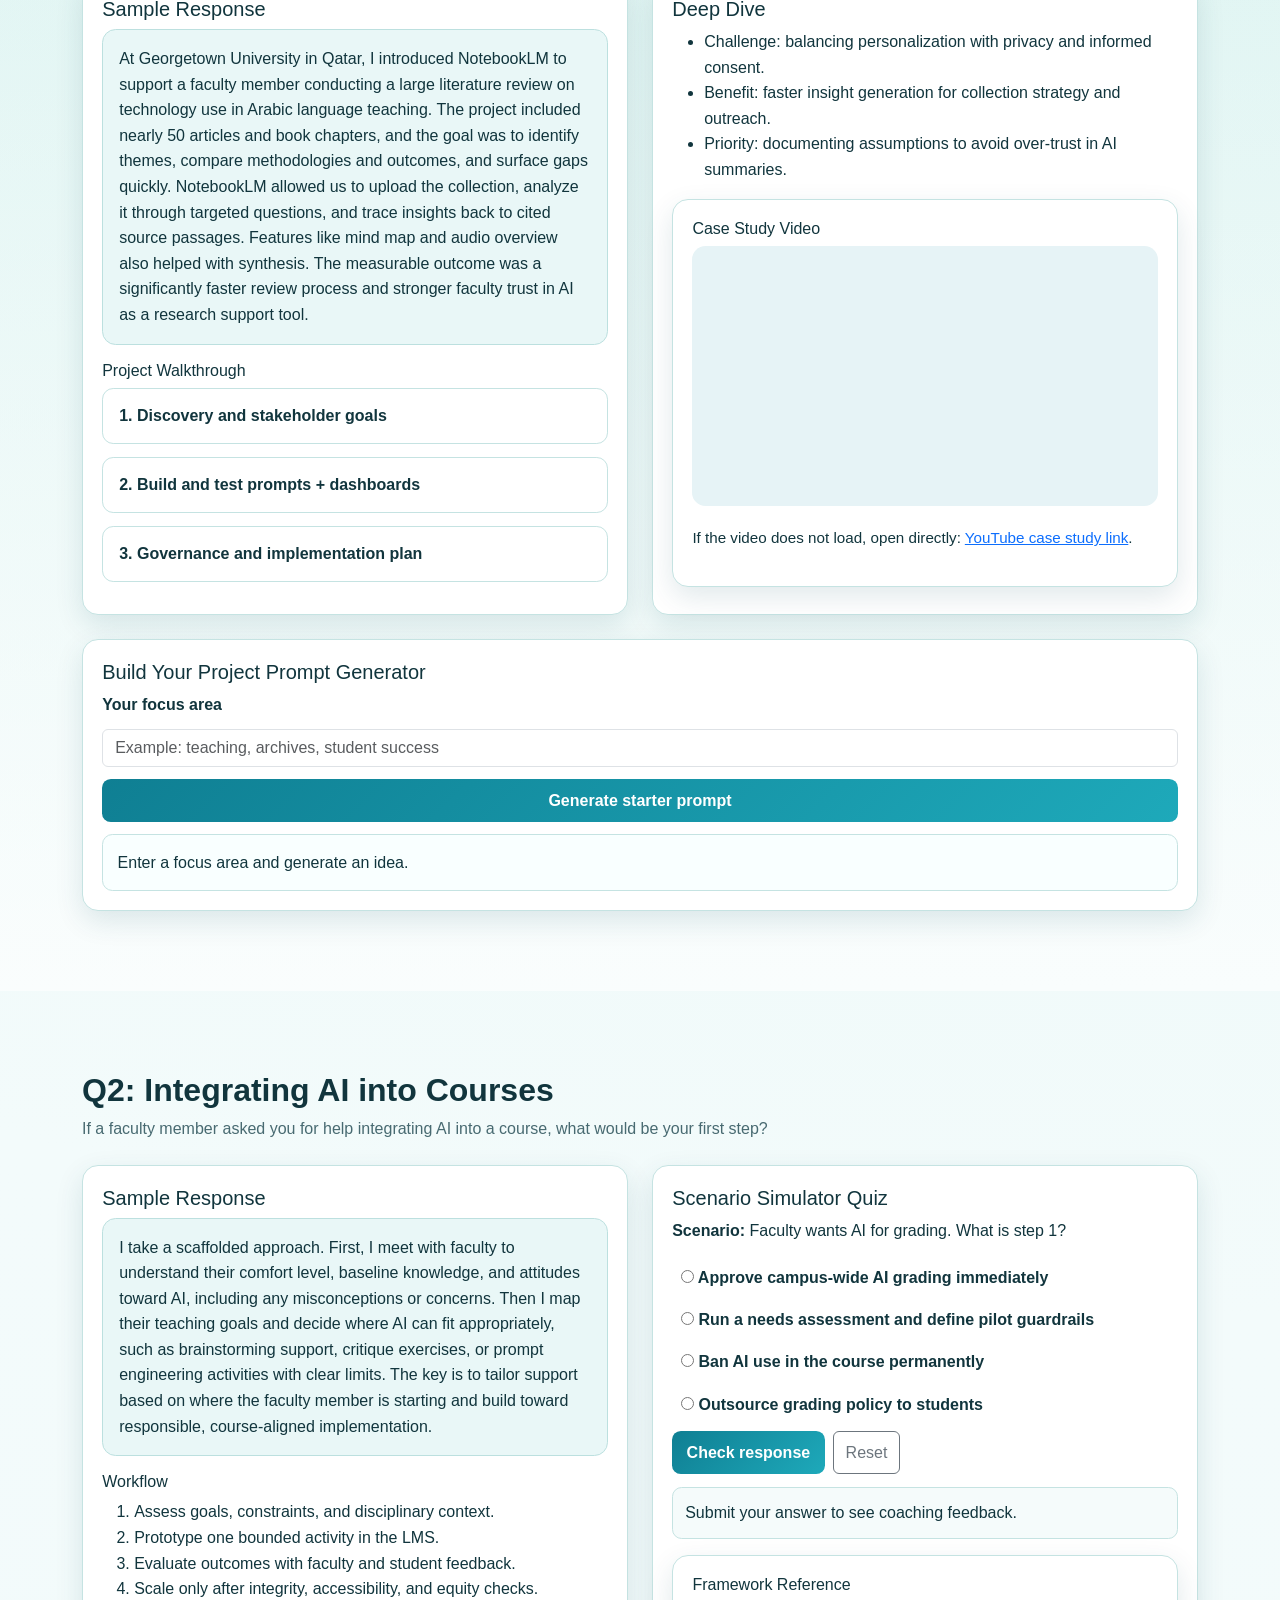
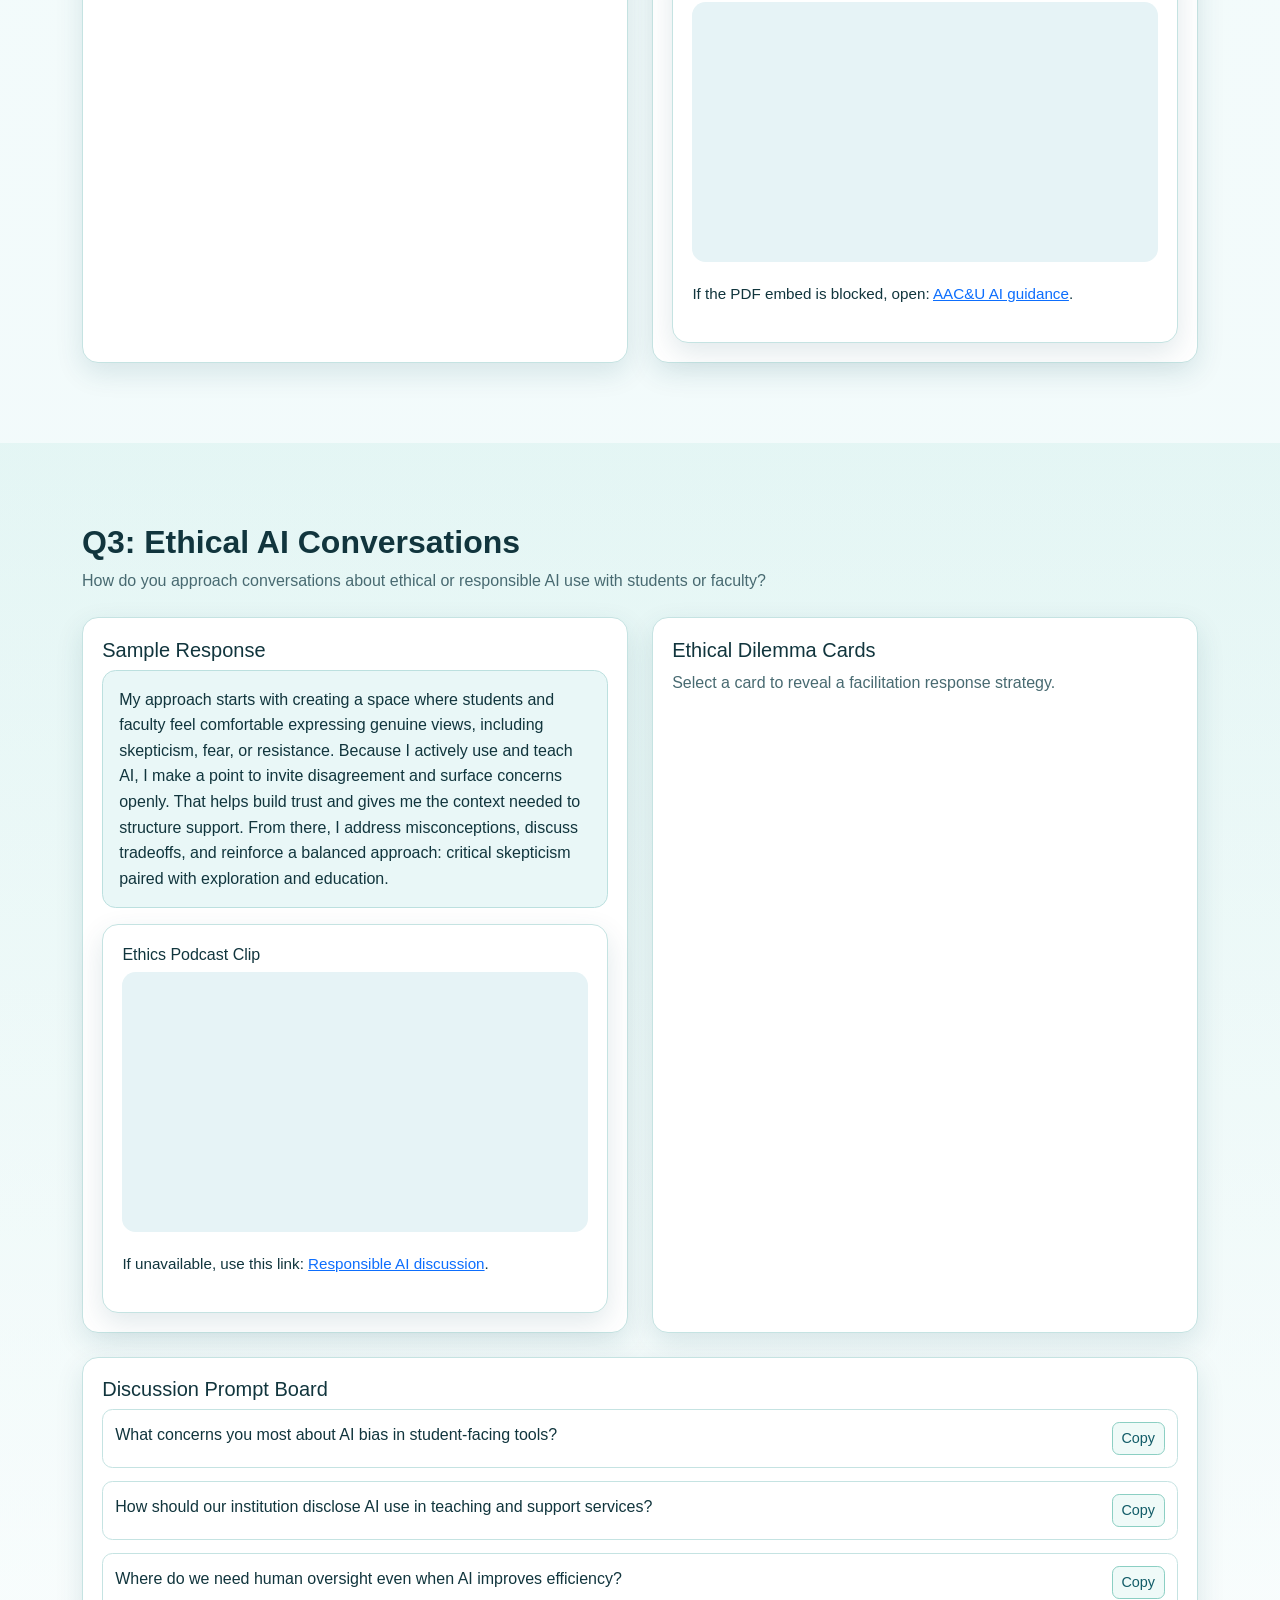
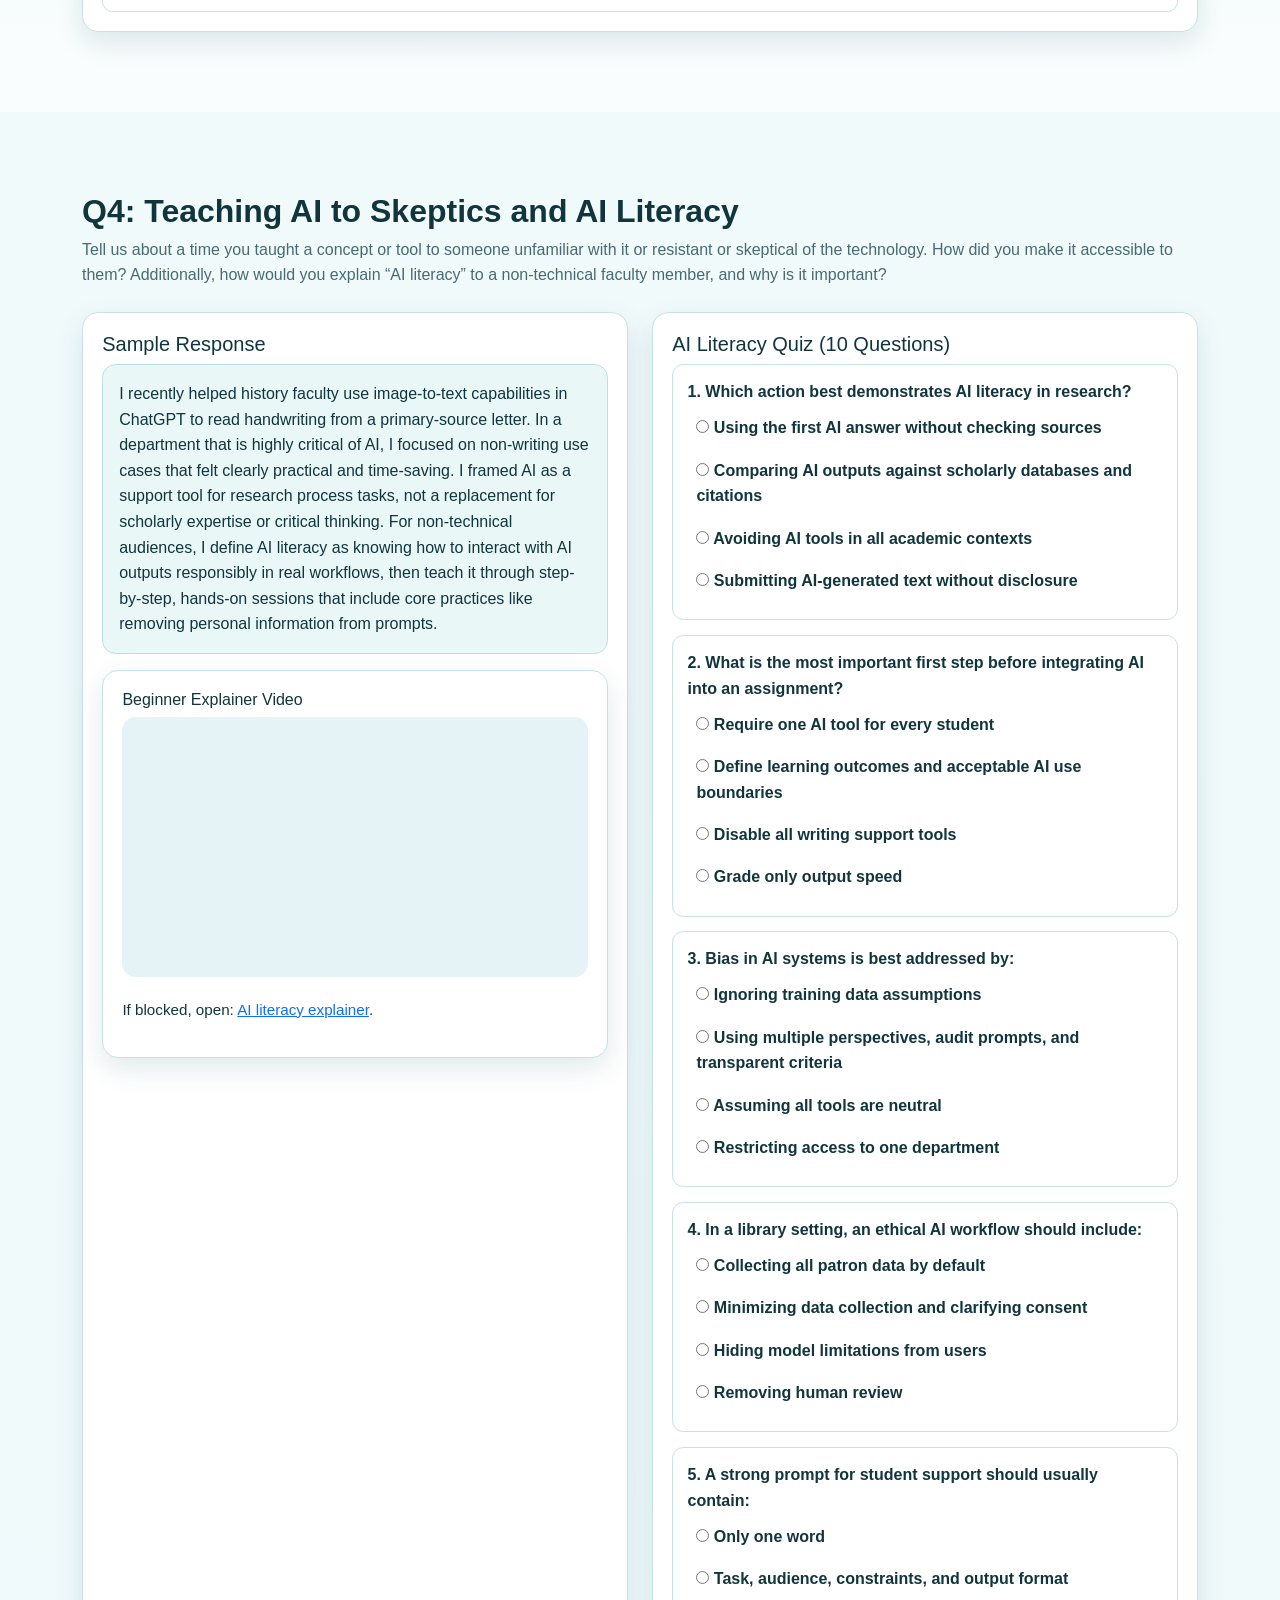
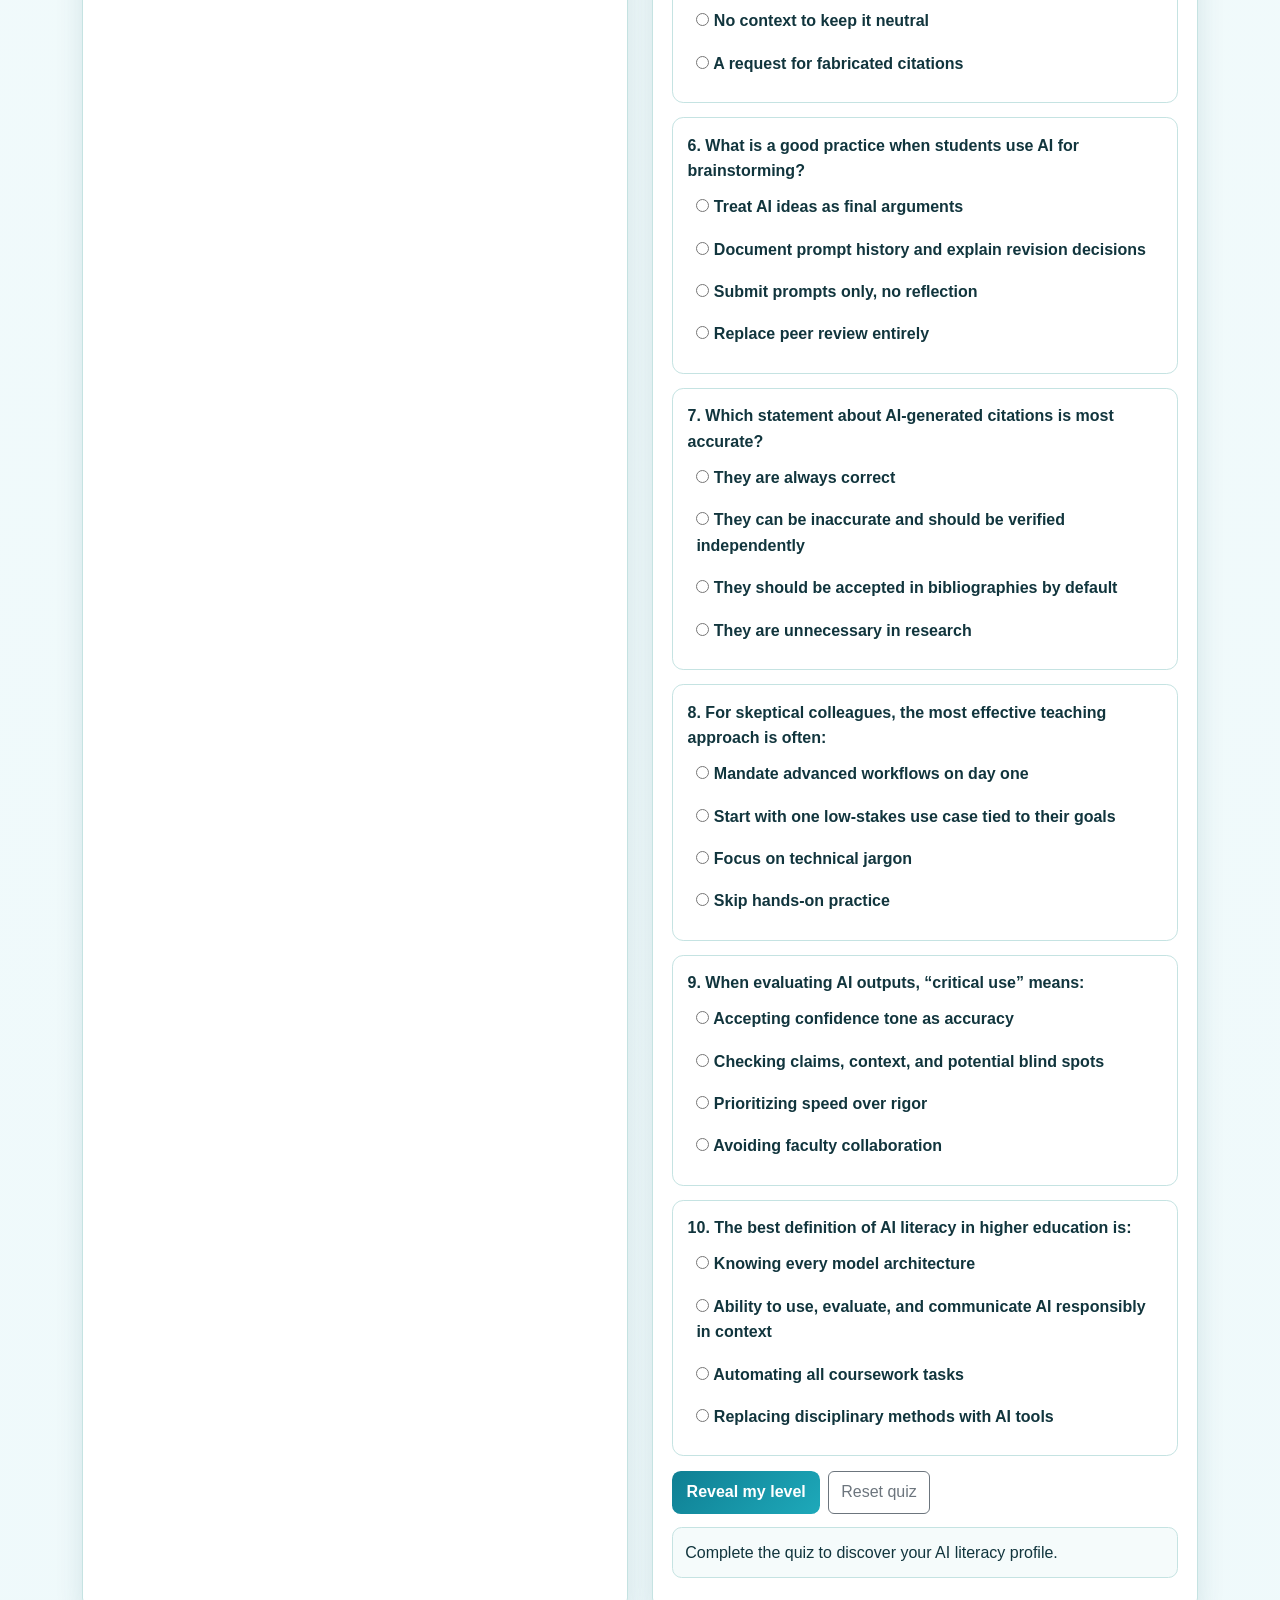
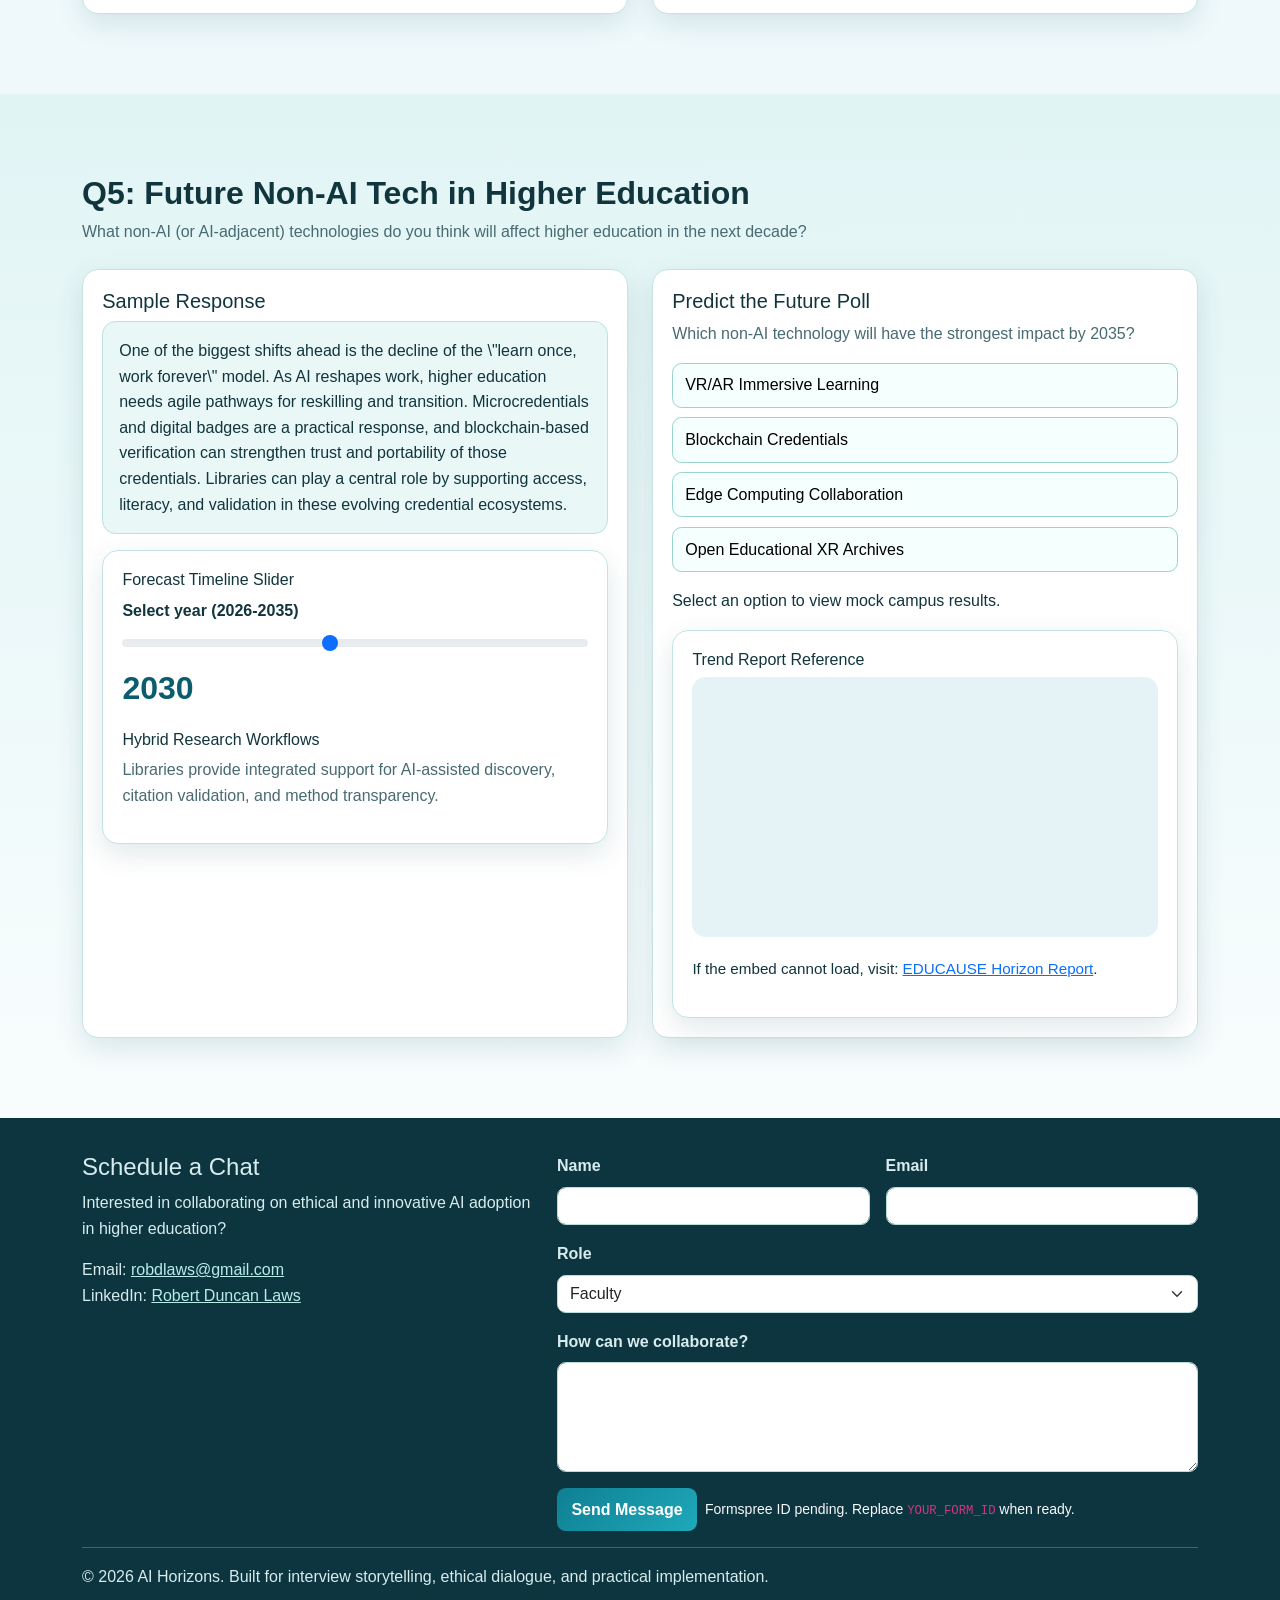
==== commit f236a1f4: "Add custom AI Horizons favicon" ====
--- a/index.html
+++ b/index.html
@@ -16,6 +16,8 @@
     <meta name="twitter:title" content="AI Horizons: Empowering Libraries & Academia">
     <meta name="twitter:description" content="Insights from an aspiring Emerging Technologies/AI Librarian.">
     <meta name="twitter:image" content="assets/img/hero-placeholder.svg">
+    <link rel="icon" type="image/svg+xml" href="assets/img/favicon.svg">
+    <link rel="apple-touch-icon" href="assets/img/favicon.svg">
     <link rel="preconnect" href="https://cdn.jsdelivr.net">
     <link rel="preconnect" href="https://cdnjs.cloudflare.com">
     <link rel="stylesheet" href="https://cdn.jsdelivr.net/npm/bootstrap@5.3.3/dist/css/bootstrap.min.css" integrity="sha384-QWTKZyjpPEjISv5WaRU9OFeRpok6YctnYmDr5pNlyT2bRjXh0JMhjY6hW+ALEwIH" crossorigin="anonymous">
